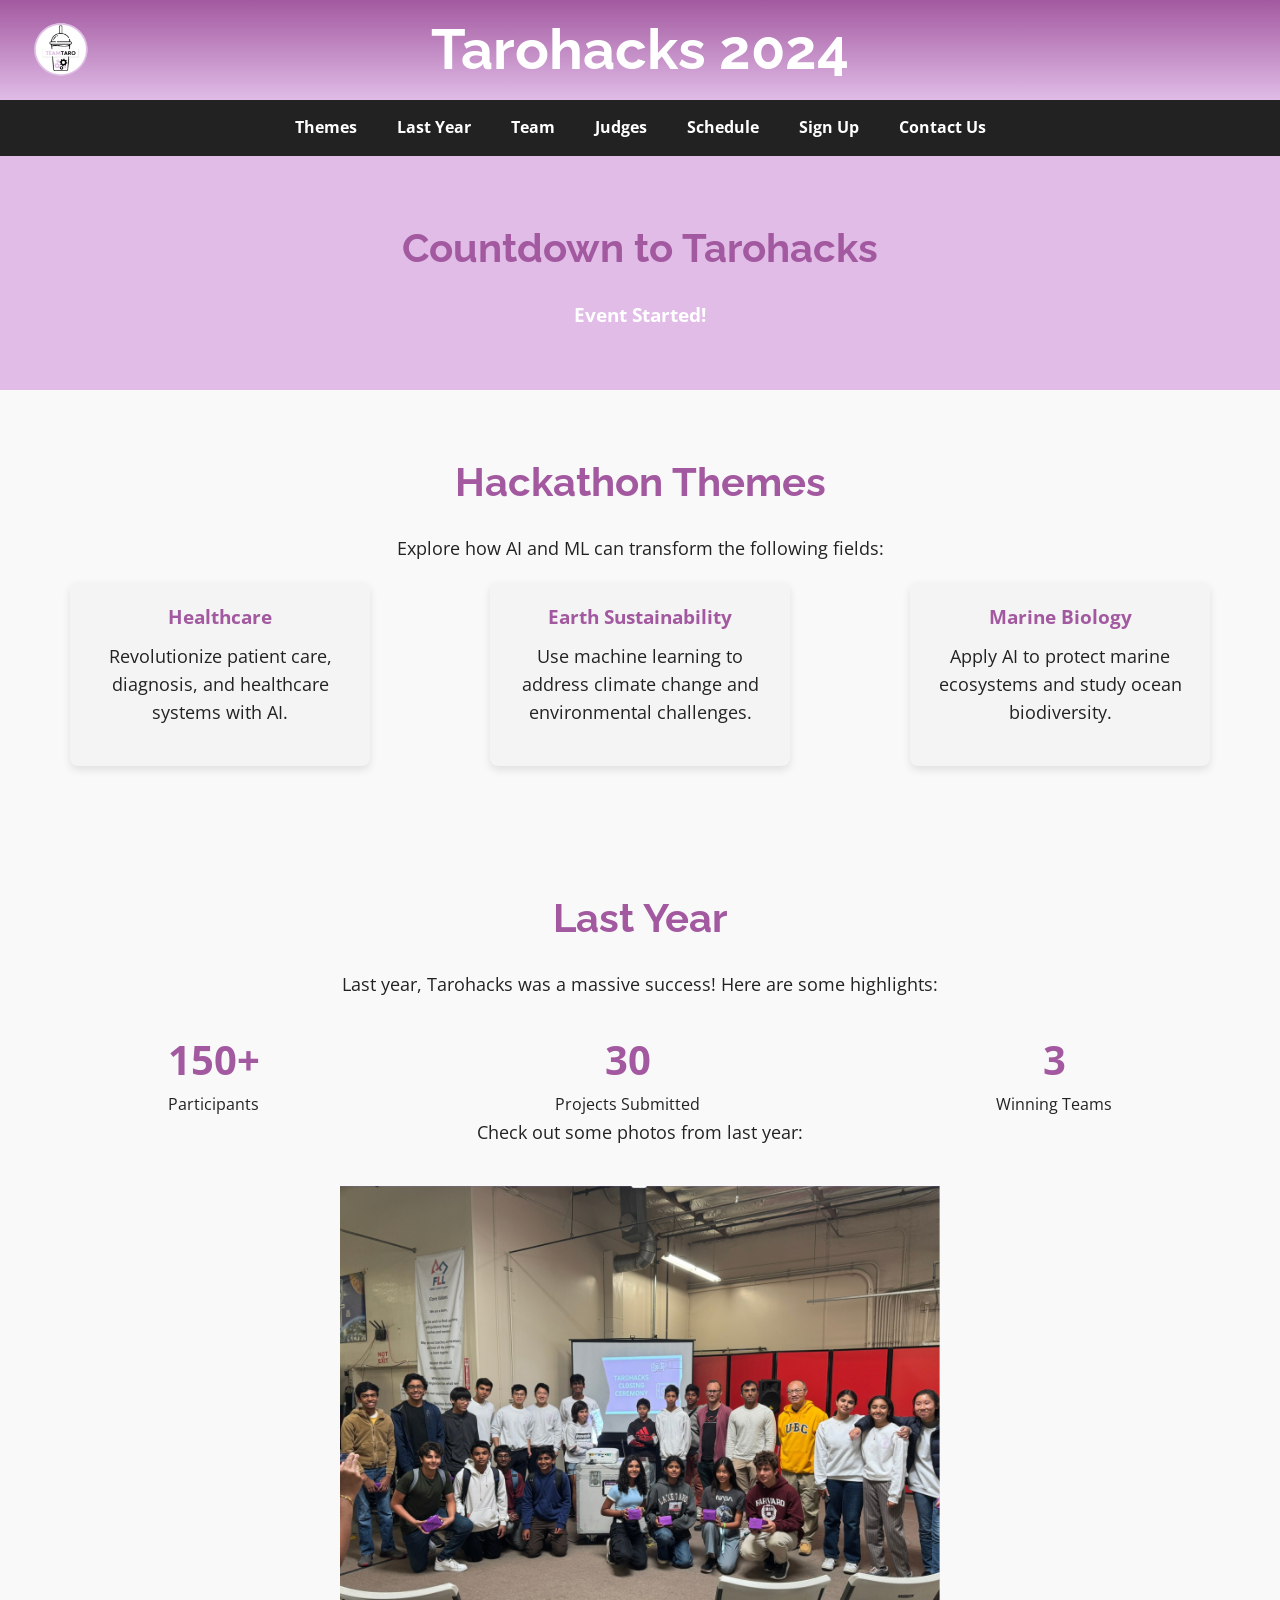
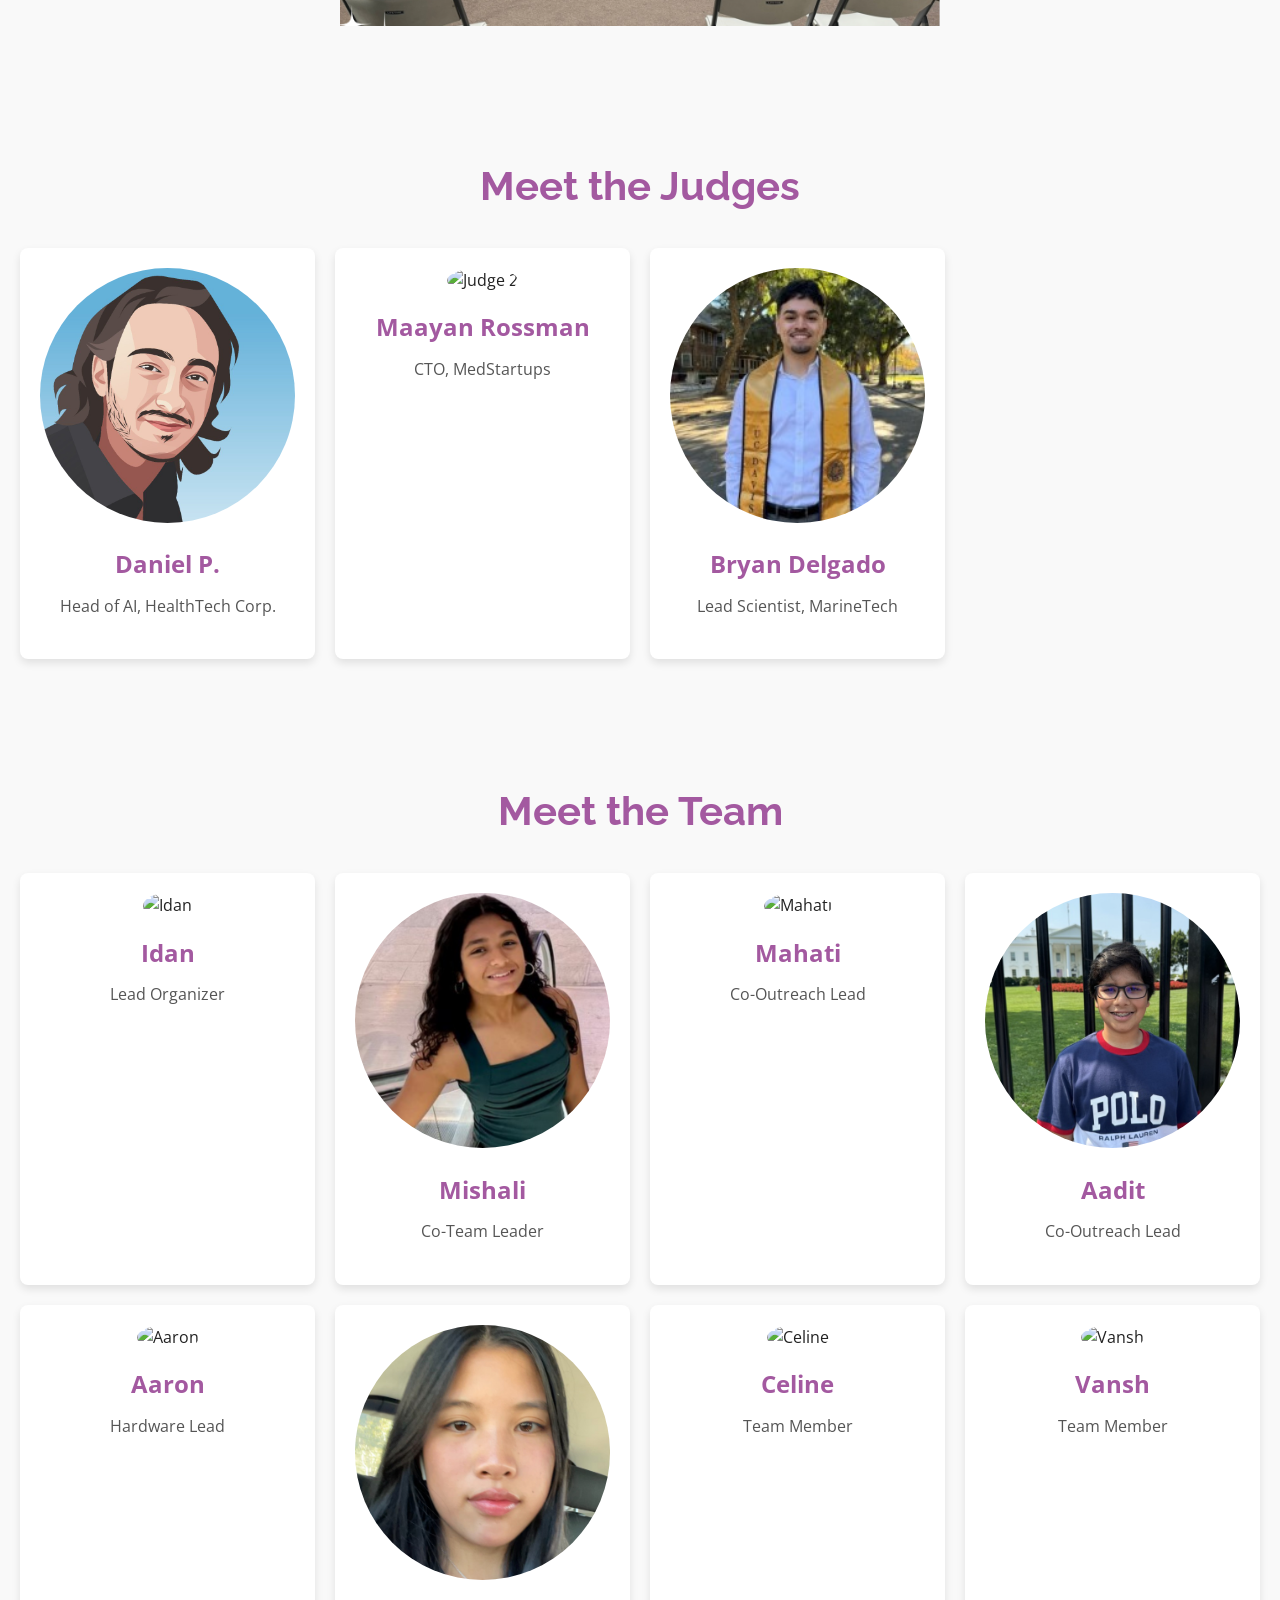
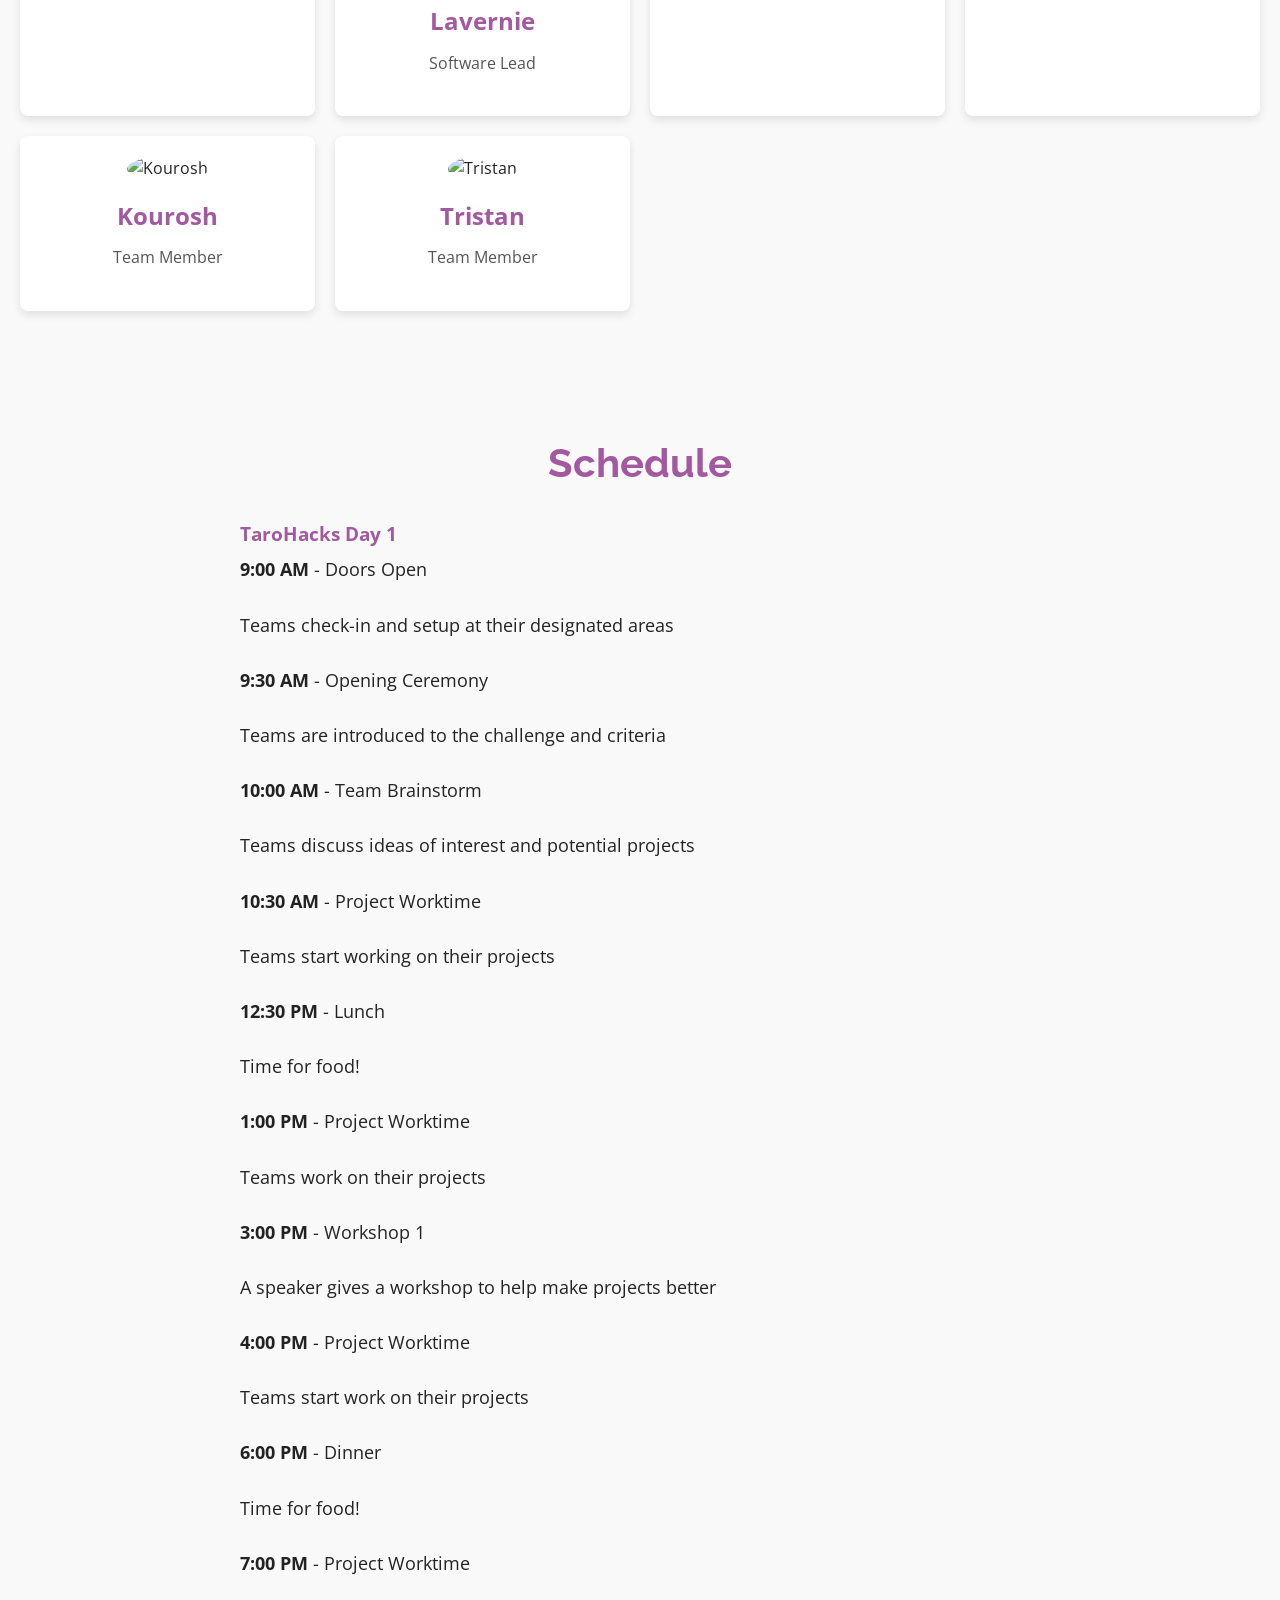
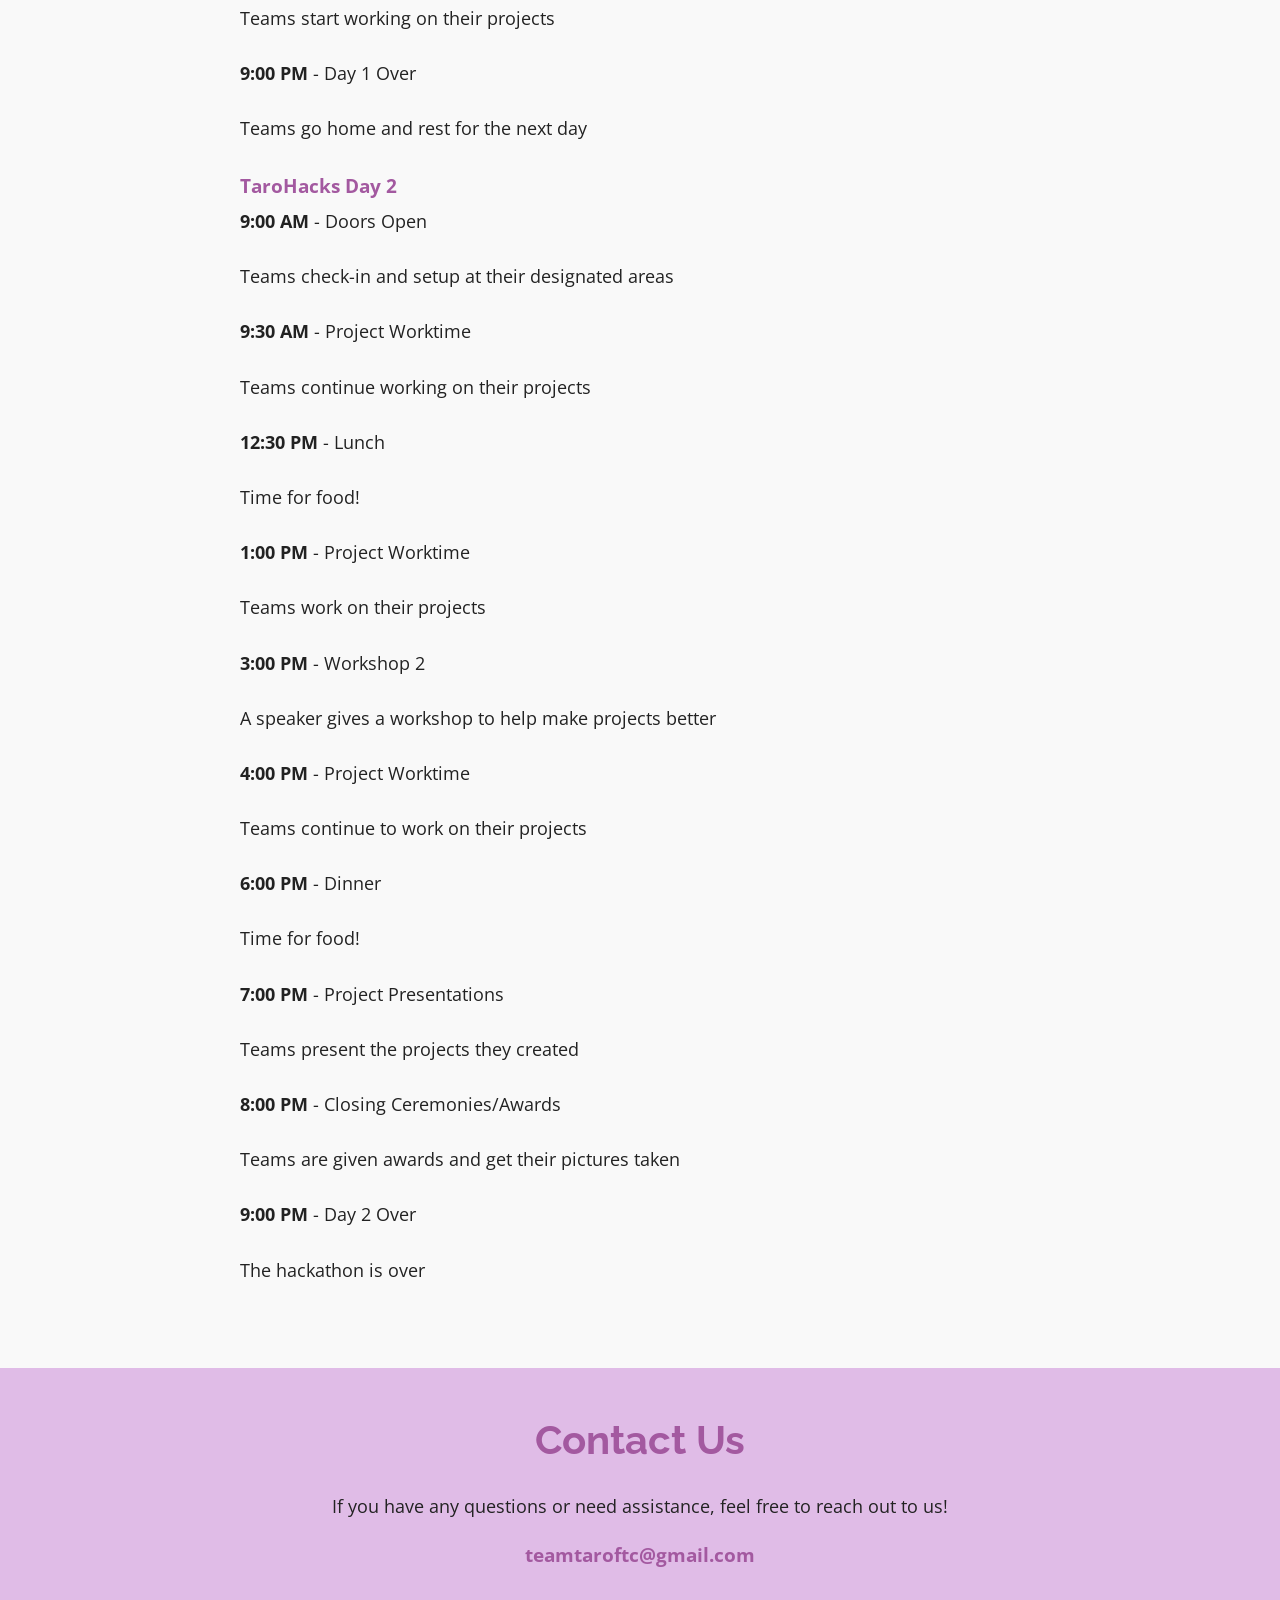
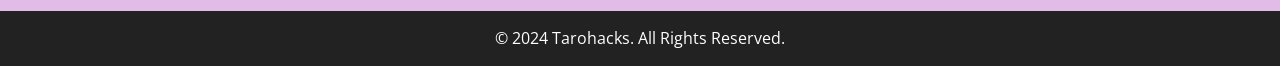
==== index.html @ a831b1b2 "changed index.html" ====
<!DOCTYPE html>
<html lang="en">
<head>
    <meta charset="UTF-8">
    <meta name="viewport" content="width=device-width, initial-scale=1.0">
    <title>Tarohacks 2024</title>
    <link href="https://fonts.googleapis.com/css2?family=Open+Sans:wght@400;600&family=Raleway:wght@700&display=swap" rel="stylesheet">
    <style>
        /* Reset and Global Styles */
        * {
            margin: 0;
            padding: 0;
            box-sizing: border-box;
        }
        body {
            font-family: 'Open Sans', sans-serif;
            background: #f9f9f9;
            color: #222222;
            line-height: 1.6;
        }

/* Header */
header {
    background: linear-gradient(180deg, #A359A0, #e0bce7);
    color: white;
    height: 100px;
    display: flex;
    justify-content: center;
    align-items: center; /* Centers content vertically */
    position: relative;
    text-align: center;
    padding: 0 20px; /* Remove vertical padding */
}
header img {
    position: absolute;
    left: 20px; /* Keeps the image on the left */
    width: 80px; /* Adjust size for better alignment */
    height: auto;
    top: 50%; /* Vertically centers the image */
    transform: translateY(-50%); /* Adjust for proper vertical centering */
}
header h1 {
    font-size: 3.5rem;
    font-family: 'Raleway', sans-serif;
    margin: 0; /* Remove margin to ensure alignment */
}

        /* Countdown Section */
        #countdown {
            background: linear-gradient(90deg, #e0bce7, #e0bce7);
            color: white;
            padding: 60px 20px;
            text-align: center;
        }
        #countdown h2 {
            font-size: 2.5rem;
            font-family: 'Raleway', sans-serif;
            margin-bottom: 20px;
        }
        .countdown-timer {
            display: flex;
            justify-content: center;
            gap: 30px;
        }
        .countdown-timer div {
            background: #fff;
            color: #A359A0;
            padding: 20px 30px;
            border-radius: 10px;
            box-shadow: 0 4px 8px rgba(0, 0, 0, 0.2);
            text-align: center;
            width: 120px;
        }
        .countdown-timer div span {
            display: block;
            font-size: 2.5rem;
            font-weight: bold;
        }
        .countdown-timer div small {
            display: block;
            margin-top: 5px;
            font-size: 1rem;
        }

        /* Navigation */
        nav {
            display: flex;
            justify-content: center;
            background-color: #222222;
            padding: 15px 0;
            position: sticky;
            top: 0;
            z-index: 10;
        }
        nav a {
            color: #FFFFFF;
            text-decoration: none;
            margin: 0 20px;
            font-weight: bold;
            font-size: 1rem;
            transition: color 0.3s ease;
        }
        nav a:hover {
            color: #A359A0;
        }

        /* Sections */
        section {
            padding: 60px 20px;
            text-align: center;
        }
        section h2 {
            font-size: 2.5rem;
            font-family: 'Raleway', sans-serif;
            color: #A359A0;
            margin-bottom: 20px;
        }
        section p {
            font-size: 1.1rem;
            margin-bottom: 20px;
        }

        /* Themes */
        .themes {
            display: flex;
            justify-content: space-around;
            flex-wrap: wrap;
            gap: 20px;
        }
        .theme {
            background: #f4f4f4;
            padding: 20px;
            border-radius: 8px;
            width: 300px;
            box-shadow: 0 4px 8px rgba(0, 0, 0, 0.1);
        }
        .theme h3 {
            color: #A359A0;
            margin-bottom: 10px;
        }

        /* Statistics */
        .statistics {
            display: flex;
            justify-content: space-around;
            margin-top: 30px;
        }
        .stat {
            text-align: center;
        }
        .stat span {
            display: block;
            font-size: 2.5rem;
            font-weight: bold;
            color: #A359A0;
        }

        /* Judges and Team */
        .card-container {
            display: grid;
            grid-template-columns: repeat(auto-fill, minmax(250px, 1fr));
            gap: 20px;
            margin-top: 30px;
        }
        .card {
            background: #FFFFFF;
            padding: 20px;
            border-radius: 8px;
            box-shadow: 0 4px 8px rgba(0, 0, 0, 0.1);
        }
        .card img {
            width: 100%;
            height: auto;
            border-radius: 50%;
            margin-bottom: 15px;
        }
        .card h3 {
            font-size: 1.5rem;
            color: #A359A0;
            margin-bottom: 10px;
        }
        .card p {
            color: #555;
            font-size: 1rem;
        }

        

        /* Schedule */
        .schedule {
            text-align: left;
            margin: 0 auto;
            max-width: 800px;
            line-height: 2;
        }
        .schedule h3 {
            margin-top: 20px;
            color: #A359A0;
        }

        /* Sponsors */
        .sponsors {
            display: flex;
            justify-content: center;
            gap: 20px;
            margin-top: 20px;
            flex-wrap: wrap;
        }
        .sponsor-logo {
            width: 150px;
            height: auto;
        }

        /* Contact Us */
        #contact {
            padding: 40px 20px;
            background: #e0bce7;
            color: #222;
            text-align: center;
        }
        #contact h2 {
            margin-bottom: 20px;
        }
        #contact a {
            color: #A359A0;
            text-decoration: none;
            font-size: 1.2rem;
            font-weight: bold;
        }
        #contact a:hover {
            text-decoration: underline;
        }

        /* Call-to-Action Button */
        .cta-button {
            padding: 15px 40px;
            background-color: #A359A0;
            color: #FFFFFF;
            font-size: 1.2rem;
            text-decoration: none;
            border-radius: 5px;
            margin-top: 20px;
            display: inline-block;
            transition: background-color 0.3s ease;
        }
        .cta-button:hover {
            background-color: #e0bce7;
        }

        /* Footer */
        footer {
            background: #222222;
            color: #FFFFFF;
            padding: 15px 0;
            text-align: center;
            font-size: 1rem;
        }
    </style>
</head>
<body>

<header>
    <img src="images/logo.png" alt="Tarohacks Logo">
    <h1>Tarohacks 2024</h1>
</header>



<nav>
    <a href="#themes">Themes</a>
    <a href="#last-year">Last Year</a>
    <a href="#team">Team</a>
    <a href="#judges">Judges</a>
    <a href="#schedule">Schedule</a>
    <a href="#signup">Sign Up</a>
    <a href="#contact">Contact Us</a>
</nav>

<section id="countdown">
    <h2>Countdown to Tarohacks</h2>
    <div class="countdown-timer" id="countdown-timer">
        <div>
            <span id="days">0</span>
            <small>Days</small>
        </div>
        <div>
            <span id="hours">0</span>
            <small>Hours</small>
        </div>
        <div>
            <span id="minutes">0</span>
            <small>Minutes</small>
        </div>
        <div>
            <span id="seconds">0</span>
            <small>Seconds</small>
        </div>
    </div>
</section>

<section id="themes">
    <h2>Hackathon Themes</h2>
    <p>Explore how AI and ML can transform the following fields:</p>
    <div class="themes">
        <div class="theme">
            <h3>Healthcare</h3>
            <p>Revolutionize patient care, diagnosis, and healthcare systems with AI.</p>
        </div>
        <div class="theme">
            <h3>Earth Sustainability</h3>
            <p>Use machine learning to address climate change and environmental challenges.</p>
        </div>
        <div class="theme">
            <h3>Marine Biology</h3>
            <p>Apply AI to protect marine ecosystems and study ocean biodiversity.</p>
        </div>
    </div>
</section>

<section id="last-year">
    <h2>Last Year</h2>
    <p>Last year, Tarohacks was a massive success! Here are some highlights:</p>
    <div class="statistics">
        <div class="stat">
            <span>150+</span>
            Participants
        </div>
        <div class="stat">
            <span>30</span>
            Projects Submitted
        </div>
        <div class="stat">
            <span>3</span>
            Winning Teams
        </div>
    </div>
    <p>Check out some photos from last year:</p>
    <img src="last_year_photo.png" alt="Last Year Hackathon" style="width: 100%; max-width: 600px; margin-top: 20px;">
</section>

<section id="judges">
    <h2>Meet the Judges</h2>
    <div class="card-container">
        <div class="card">
            <img src="judge_1.png" alt="Judge 1">
            <h3>Daniel P.</h3>
            <p>Head of AI, HealthTech Corp.</p>
        </div>
        <div class="card">
            <img src="judge_2.jpg" alt="Judge 2">
            <h3>Maayan Rossman</h3>
            <p>CTO, MedStartups</p>
        </div>
        <div class="card">
            <img src="judge_3.png" alt="Judge 3">
            <h3>Bryan Delgado</h3>
            <p>Lead Scientist, MarineTech</p>
        </div>
    </div>
</section>

<section id="team">
    <h2>Meet the Team</h2>
    <div class="card-container">
        <div class="card">
            <img src="idan_pfp.png" alt="Idan">
            <h3>Idan</h3>
            <p>Lead Organizer</p>
        </div>
        <div class="card">
            <img src="mishali_pfp.png" alt="Mishali">
            <h3>Mishali</h3>
            <p>Co-Team Leader</p>
        </div>
        <div class="card">
            <img src="mahati_pfp.png" alt="Mahati">
            <h3>Mahati</h3>
            <p>Co-Outreach Lead</p>
        </div>
        <div class="card">
            <img src="aadit_pfp.png" alt="Aadit">
            <h3>Aadit</h3>
            <p>Co-Outreach Lead</p>
        </div>
        <div class="card">
            <img src="aaron_pfp.png" alt="Aaron">
            <h3>Aaron</h3>
            <p>Hardware Lead</p>
        </div>
        <div class="card">
            <img src="lavernie_pfp.png" alt="Lavernie">
            <h3>Lavernie</h3>
            <p>Software Lead</p>
        </div>
        <div class="card">
            <img src="celine_pfp.png" alt="Celine">
            <h3>Celine</h3>
            <p>Team Member</p>
        </div>
        <div class="card">
            <img src="vansh_pfp.png" alt="Vansh">
            <h3>Vansh</h3>
            <p>Team Member</p>
        </div>
        <div class="card">
            <img src="kourosh_pfp.png" alt="Kourosh">
            <h3>Kourosh</h3>
            <p>Team Member</p>
        </div>
        <div class="card">
            <img src="tristian_pfp.png" alt="Tristan">
            <h3>Tristan</h3>
            <p>Team Member</p>
        </div>
    </div>
</section>

<section id="schedule">
    <h2>Schedule</h2>
    <div class="schedule">
        <h3>TaroHacks Day 1</h3>
        <p><strong>9:00 AM</strong> - Doors Open</p>
        <p>Teams check-in and setup at their designated areas</p>
        <p><strong>9:30 AM</strong> - Opening Ceremony</p>
        <p>Teams are introduced to the challenge and criteria</p>
        <p><strong>10:00 AM</strong> - Team Brainstorm</p>
        <p>Teams discuss ideas of interest and potential projects</p>
        <p><strong>10:30 AM</strong> - Project Worktime</p>
        <p>Teams start working on their projects</p>
        <p><strong>12:30 PM</strong> - Lunch</p>
        <p>Time for food!</p>
        <p><strong>1:00 PM</strong> - Project Worktime</p>
        <p>Teams work on their projects</p>
        <p><strong>3:00 PM</strong> - Workshop 1</p>
        <p>A speaker gives a workshop to help make projects better</p>
        <p><strong>4:00 PM</strong> - Project Worktime</p>
        <p>Teams start work on their projects</p>
        <p><strong>6:00 PM</strong> - Dinner</p>
        <p>Time for food!</p>
        <p><strong>7:00 PM</strong> - Project Worktime</p>
        <p>Teams start working on their projects</p>
        <p><strong>9:00 PM</strong> - Day 1 Over</p>
        <p>Teams go home and rest for the next day</p>

        <h3>TaroHacks Day 2</h3>
        <p><strong>9:00 AM</strong> - Doors Open</p>
        <p>Teams check-in and setup at their designated areas</p>
        <p><strong>9:30 AM</strong> - Project Worktime</p>
        <p>Teams continue working on their projects</p>
        <p><strong>12:30 PM</strong> - Lunch</p>
        <p>Time for food!</p>
        <p><strong>1:00 PM</strong> - Project Worktime</p>
        <p>Teams work on their projects</p>
        <p><strong>3:00 PM</strong> - Workshop 2</p>
        <p>A speaker gives a workshop to help make projects better</p>
        <p><strong>4:00 PM</strong> - Project Worktime</p>
        <p>Teams continue to work on their projects</p>
        <p><strong>6:00 PM</strong> - Dinner</p>
        <p>Time for food!</p>
        <p><strong>7:00 PM</strong> - Project Presentations</p>
        <p>Teams present the projects they created</p>
        <p><strong>8:00 PM</strong> - Closing Ceremonies/Awards</p>
        <p>Teams are given awards and get their pictures taken</p>
        <p><strong>9:00 PM</strong> - Day 2 Over</p>
        <p>The hackathon is over</p>
    </div>
</section>

<section id="contact">
    <h2>Contact Us</h2>
    <p>If you have any questions or need assistance, feel free to reach out to us!</p>
    <a href="mailto:teamtaroftc@gmail.com">teamtaroftc@gmail.com</a>
</section>

<footer>
    <p>&copy; 2024 Tarohacks. All Rights Reserved.</p>
</footer>

<script>
    // Countdown Logic
    function updateCountdown() {
        const eventDate = new Date("January 4, 2025 09:00:00").getTime();
        const now = new Date().getTime();
        const timeLeft = eventDate - now;

        const days = Math.floor(timeLeft / (1000 * 60 * 60 * 24));
        const hours = Math.floor((timeLeft % (1000 * 60 * 60 * 24)) / (1000 * 60 * 60));
        const minutes = Math.floor((timeLeft % (1000 * 60 * 60)) / (1000 * 60));
        const seconds = Math.floor((timeLeft % (1000 * 60)) / 1000);

        document.getElementById("days").innerText = days;
        document.getElementById("hours").innerText = hours;
        document.getElementById("minutes").innerText = minutes;
        document.getElementById("seconds").innerText = seconds;

        if (timeLeft < 0) {
            document.getElementById("countdown-timer").innerHTML = "<h3>Event Started!</h3>";
        }
    }

    setInterval(updateCountdown, 1000);
</script>

</body>
</html>
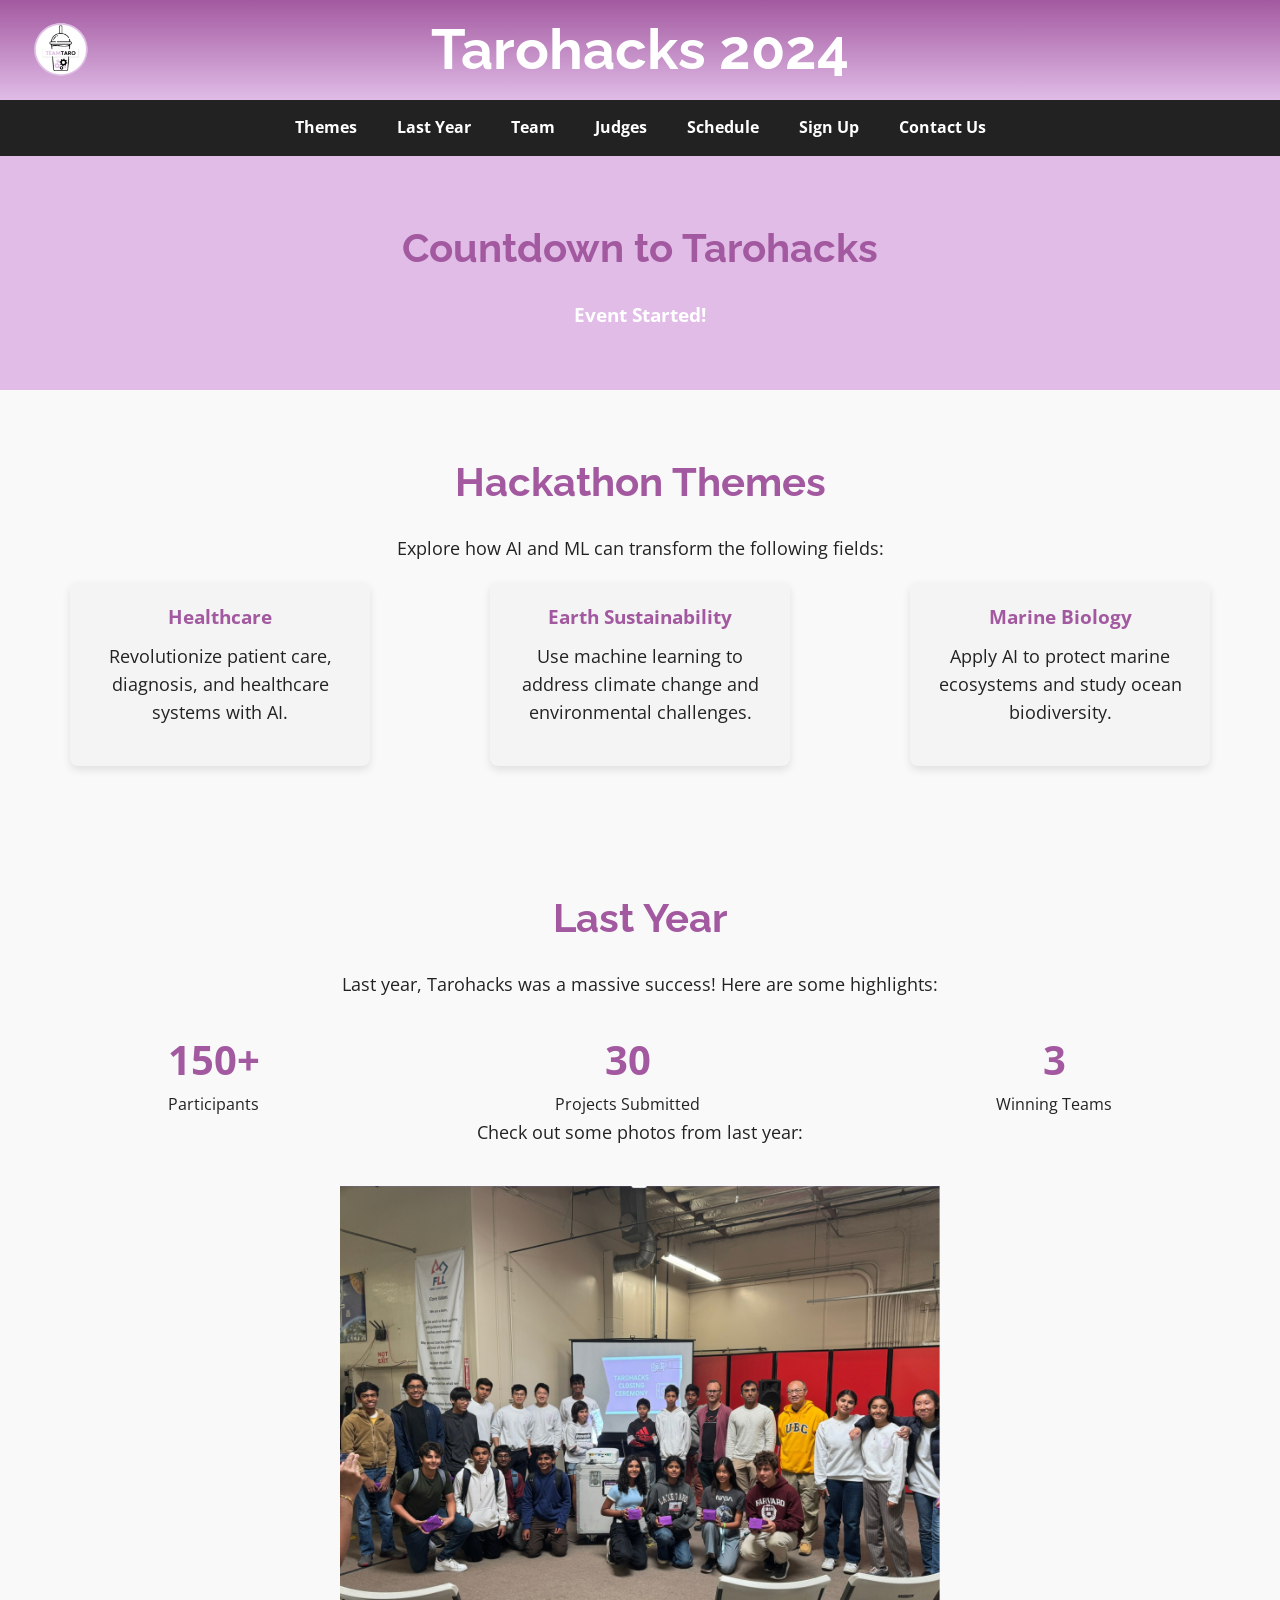
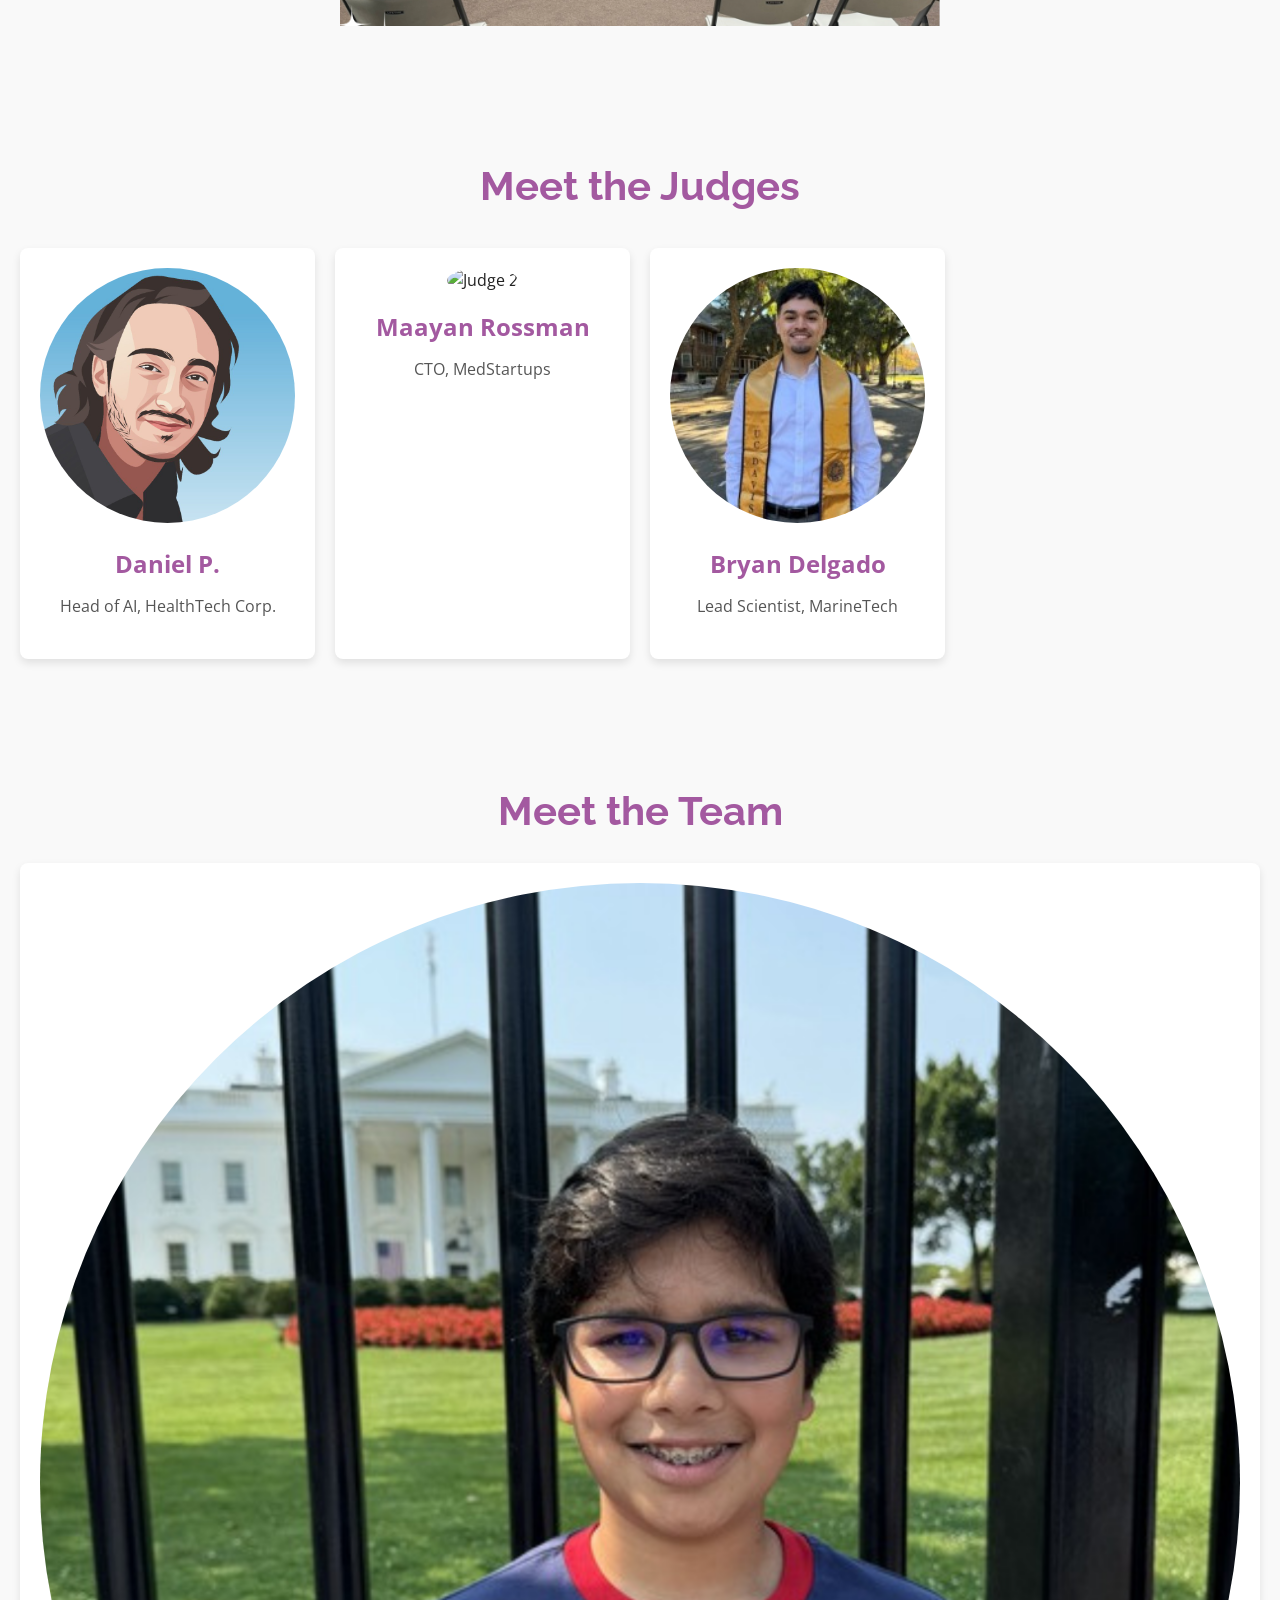
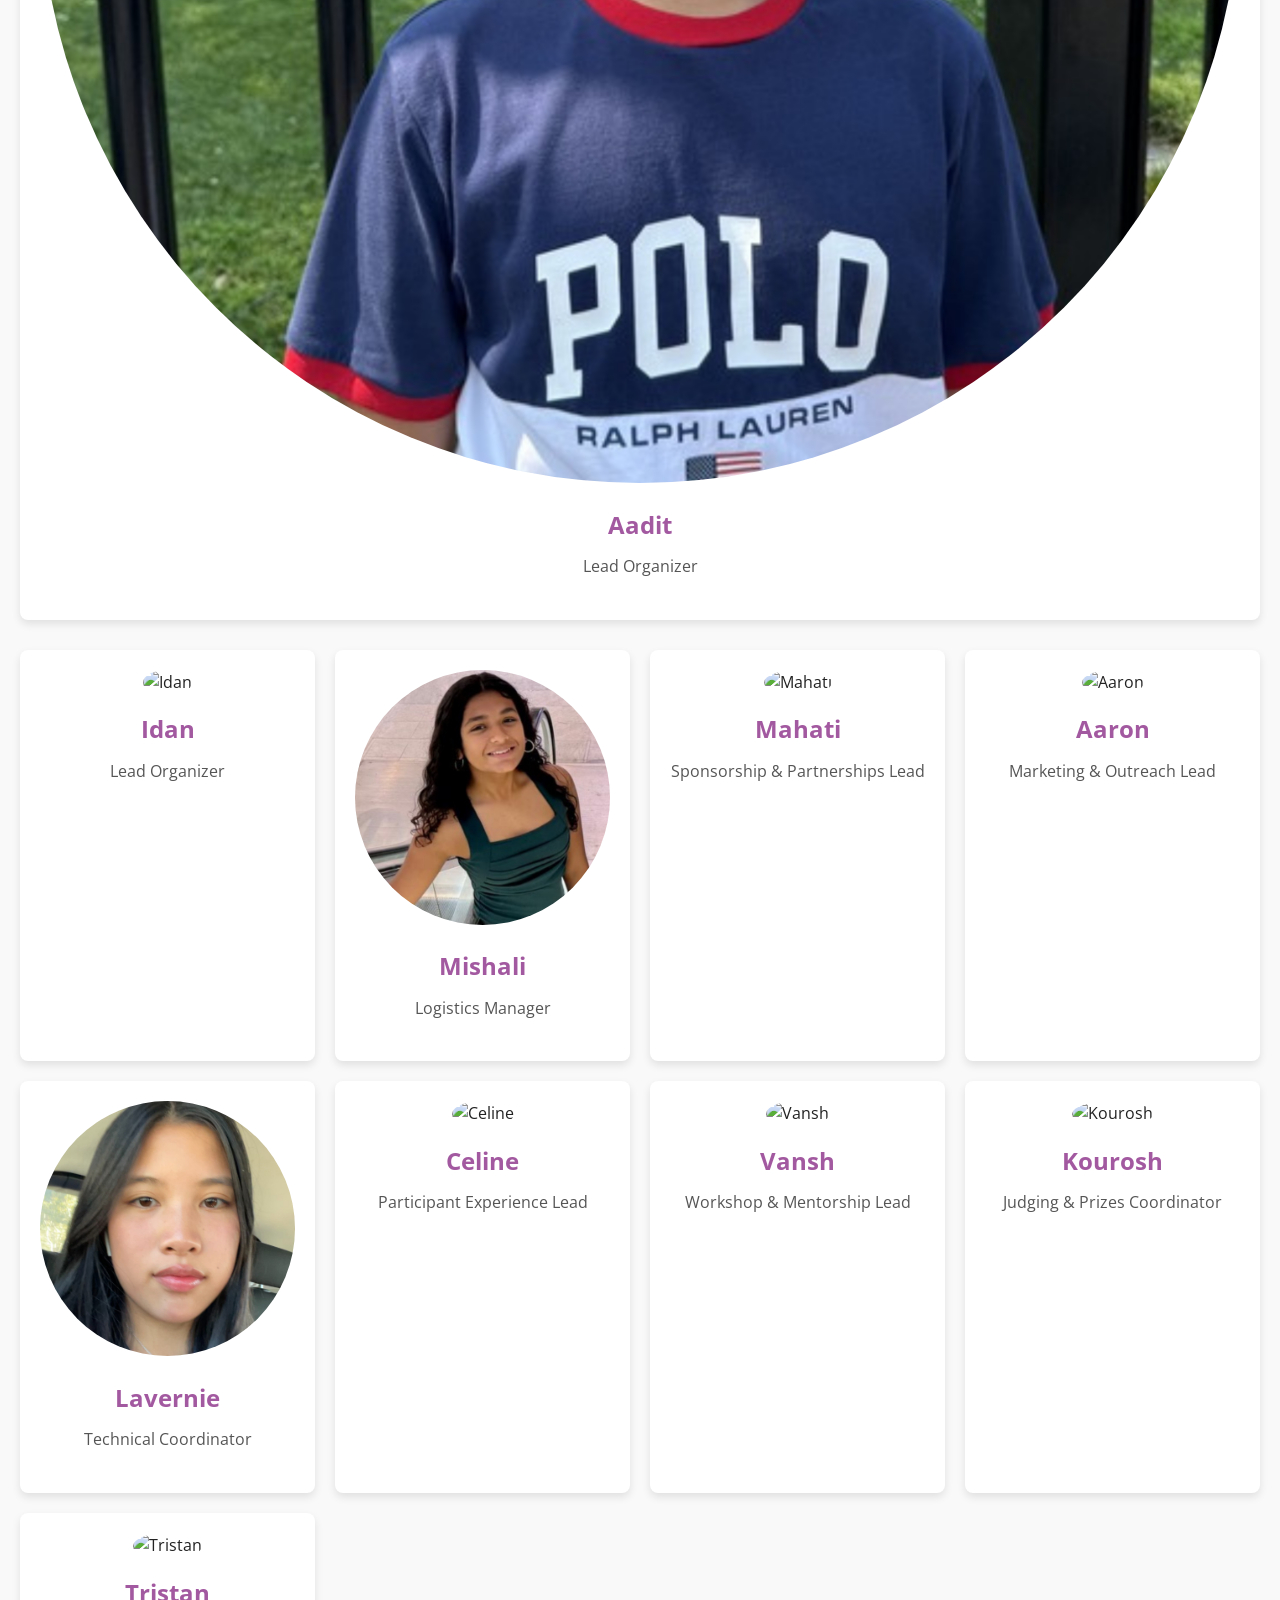
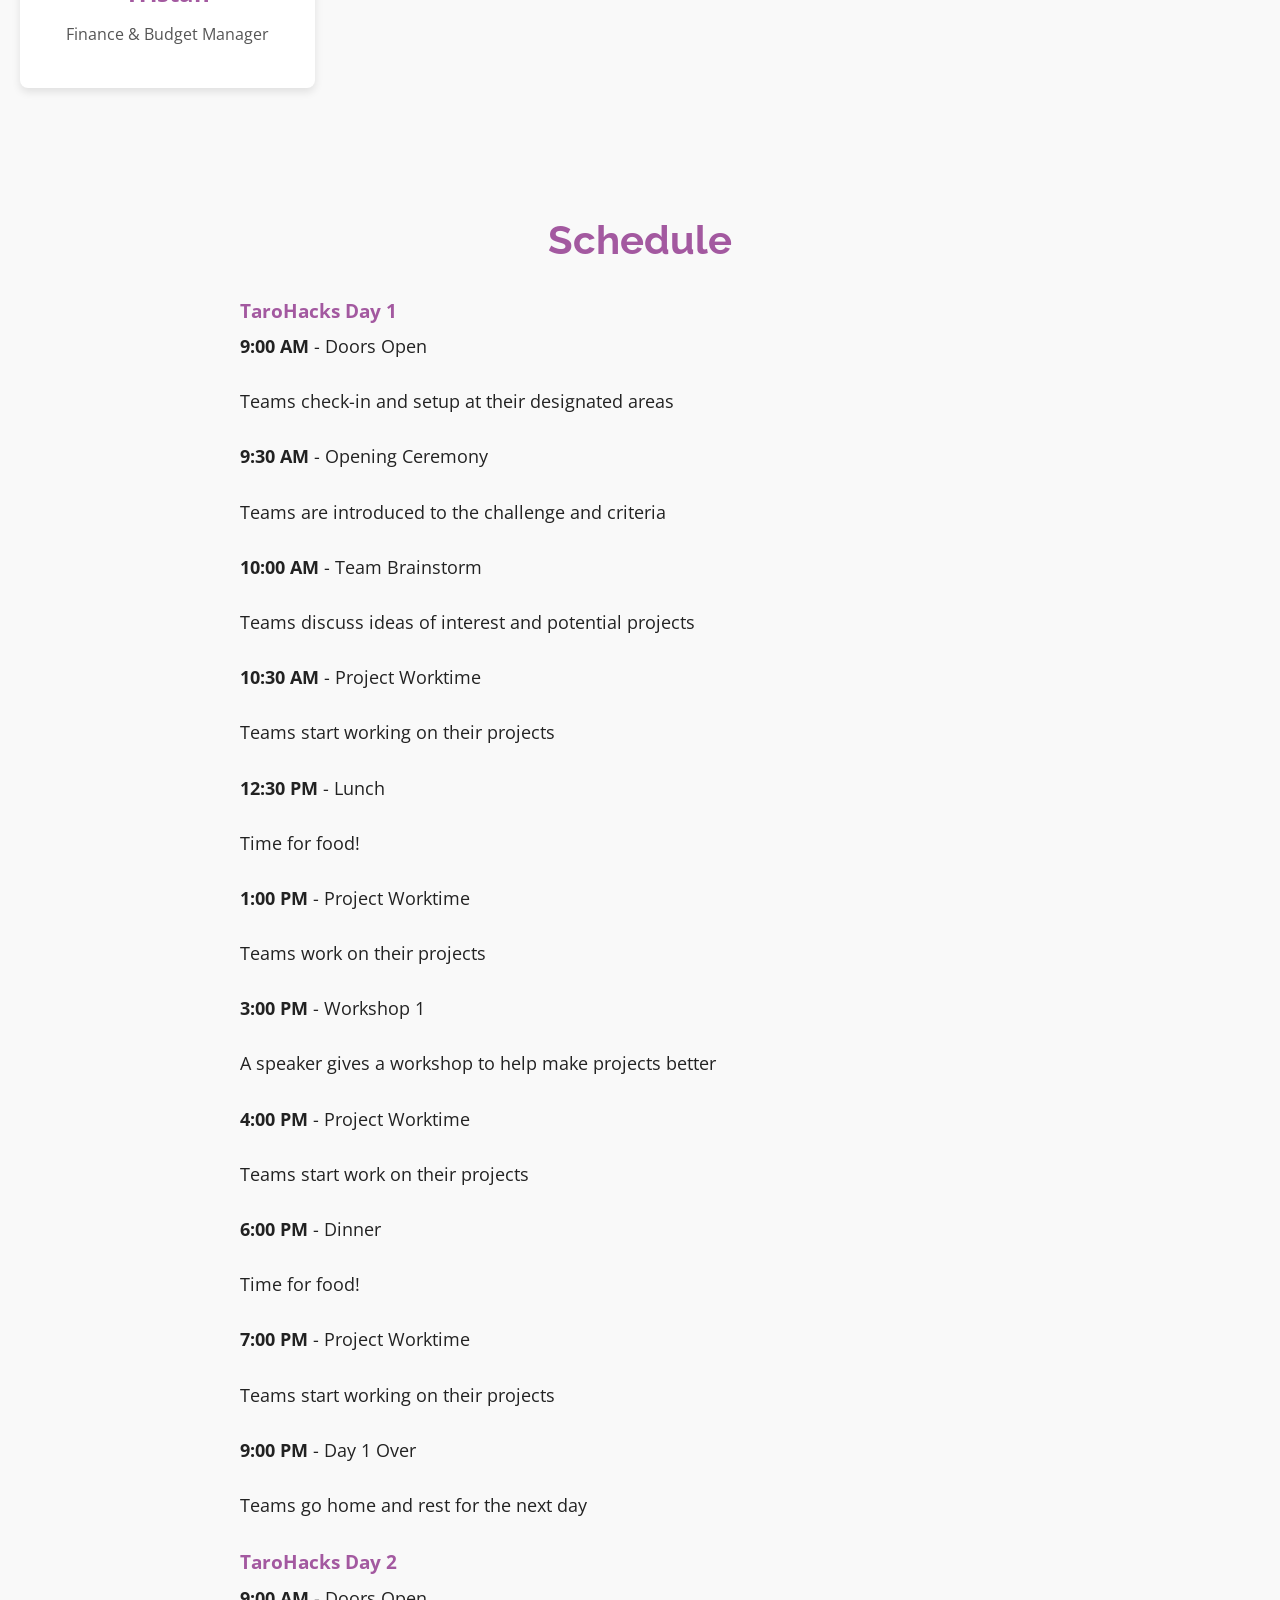
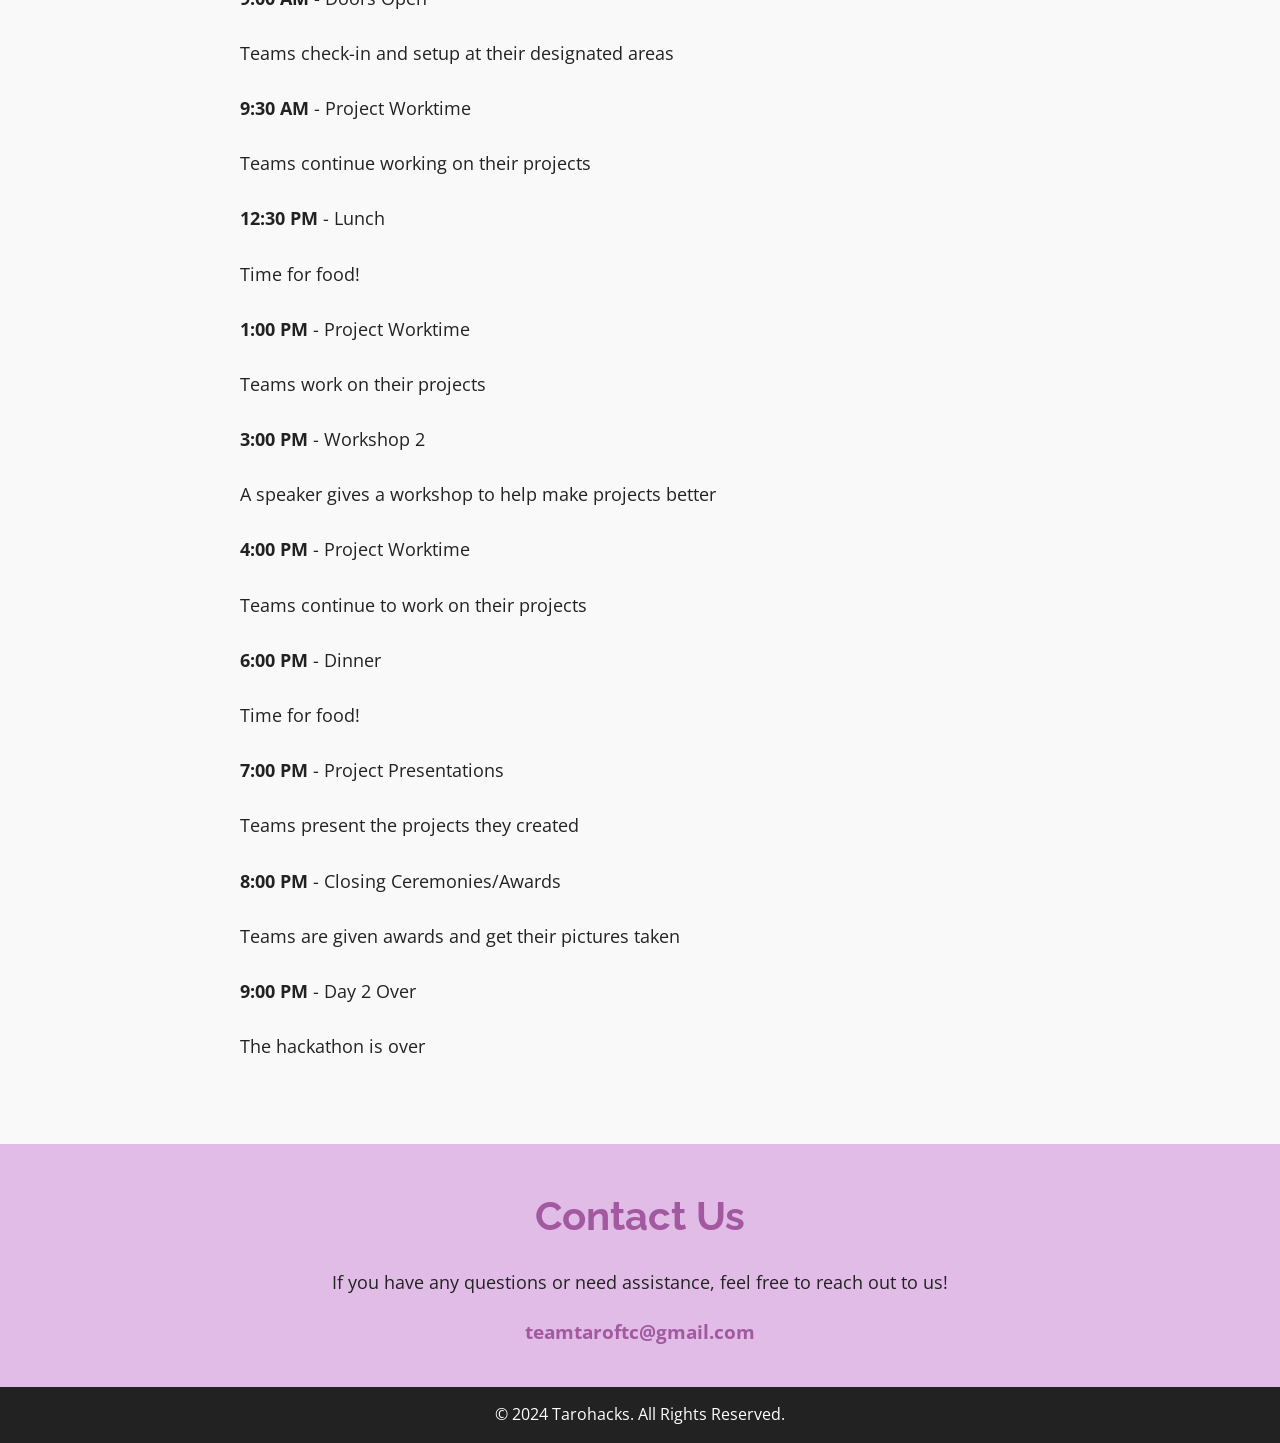
==== commit 706158ac: "Update index.html" ====
--- a/index.html
+++ b/index.html
@@ -361,6 +361,11 @@
 
 <section id="team">
     <h2>Meet the Team</h2>
+    <div class="card">
+        <img src="aadit_pfp.png" alt="Aadit">
+        <h3>Aadit</h3>
+        <p>Lead Organizer</p>
+    </div>
     <div class="card-container">
         <div class="card">
             <img src="idan_pfp.png" alt="Idan">
@@ -370,47 +375,42 @@
         <div class="card">
             <img src="mishali_pfp.png" alt="Mishali">
             <h3>Mishali</h3>
-            <p>Co-Team Leader</p>
+            <p>Logistics Manager</p>
         </div>
         <div class="card">
             <img src="mahati_pfp.png" alt="Mahati">
             <h3>Mahati</h3>
-            <p>Co-Outreach Lead</p>
-        </div>
-        <div class="card">
-            <img src="aadit_pfp.png" alt="Aadit">
-            <h3>Aadit</h3>
-            <p>Co-Outreach Lead</p>
+            <p>Sponsorship & Partnerships Lead</p>
         </div>
         <div class="card">
             <img src="aaron_pfp.png" alt="Aaron">
             <h3>Aaron</h3>
-            <p>Hardware Lead</p>
+            <p>Marketing & Outreach Lead</p>
         </div>
         <div class="card">
             <img src="lavernie_pfp.png" alt="Lavernie">
             <h3>Lavernie</h3>
-            <p>Software Lead</p>
+            <p>Technical Coordinator</p>
         </div>
         <div class="card">
             <img src="celine_pfp.png" alt="Celine">
             <h3>Celine</h3>
-            <p>Team Member</p>
+            <p>Participant Experience Lead</p>
         </div>
         <div class="card">
             <img src="vansh_pfp.png" alt="Vansh">
             <h3>Vansh</h3>
-            <p>Team Member</p>
+            <p>Workshop & Mentorship Lead</p>
         </div>
         <div class="card">
             <img src="kourosh_pfp.png" alt="Kourosh">
             <h3>Kourosh</h3>
-            <p>Team Member</p>
+            <p>Judging & Prizes Coordinator</p>
         </div>
         <div class="card">
             <img src="tristian_pfp.png" alt="Tristan">
             <h3>Tristan</h3>
-            <p>Team Member</p>
+            <p>Finance & Budget Manager</p>
         </div>
     </div>
 </section>
@@ -502,4 +502,4 @@
 </script>
 
 </body>
-</html>+</html>
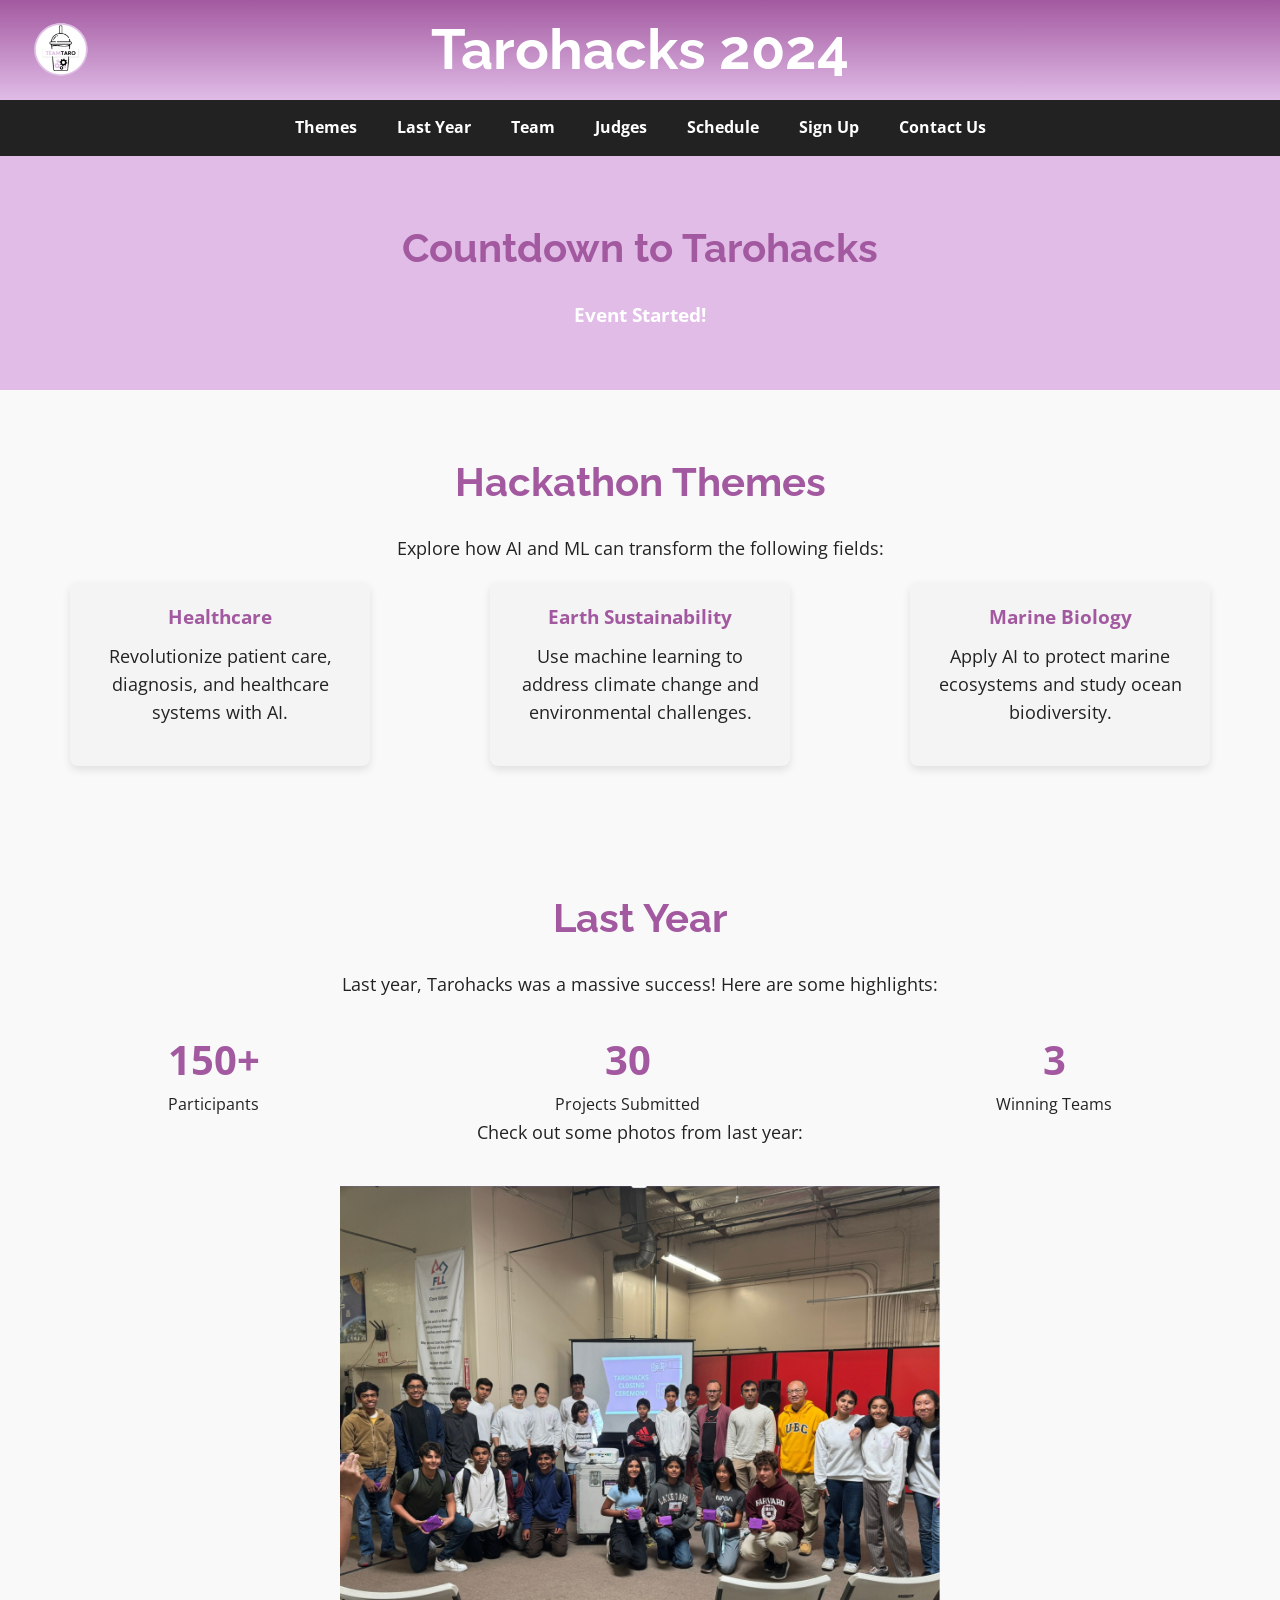
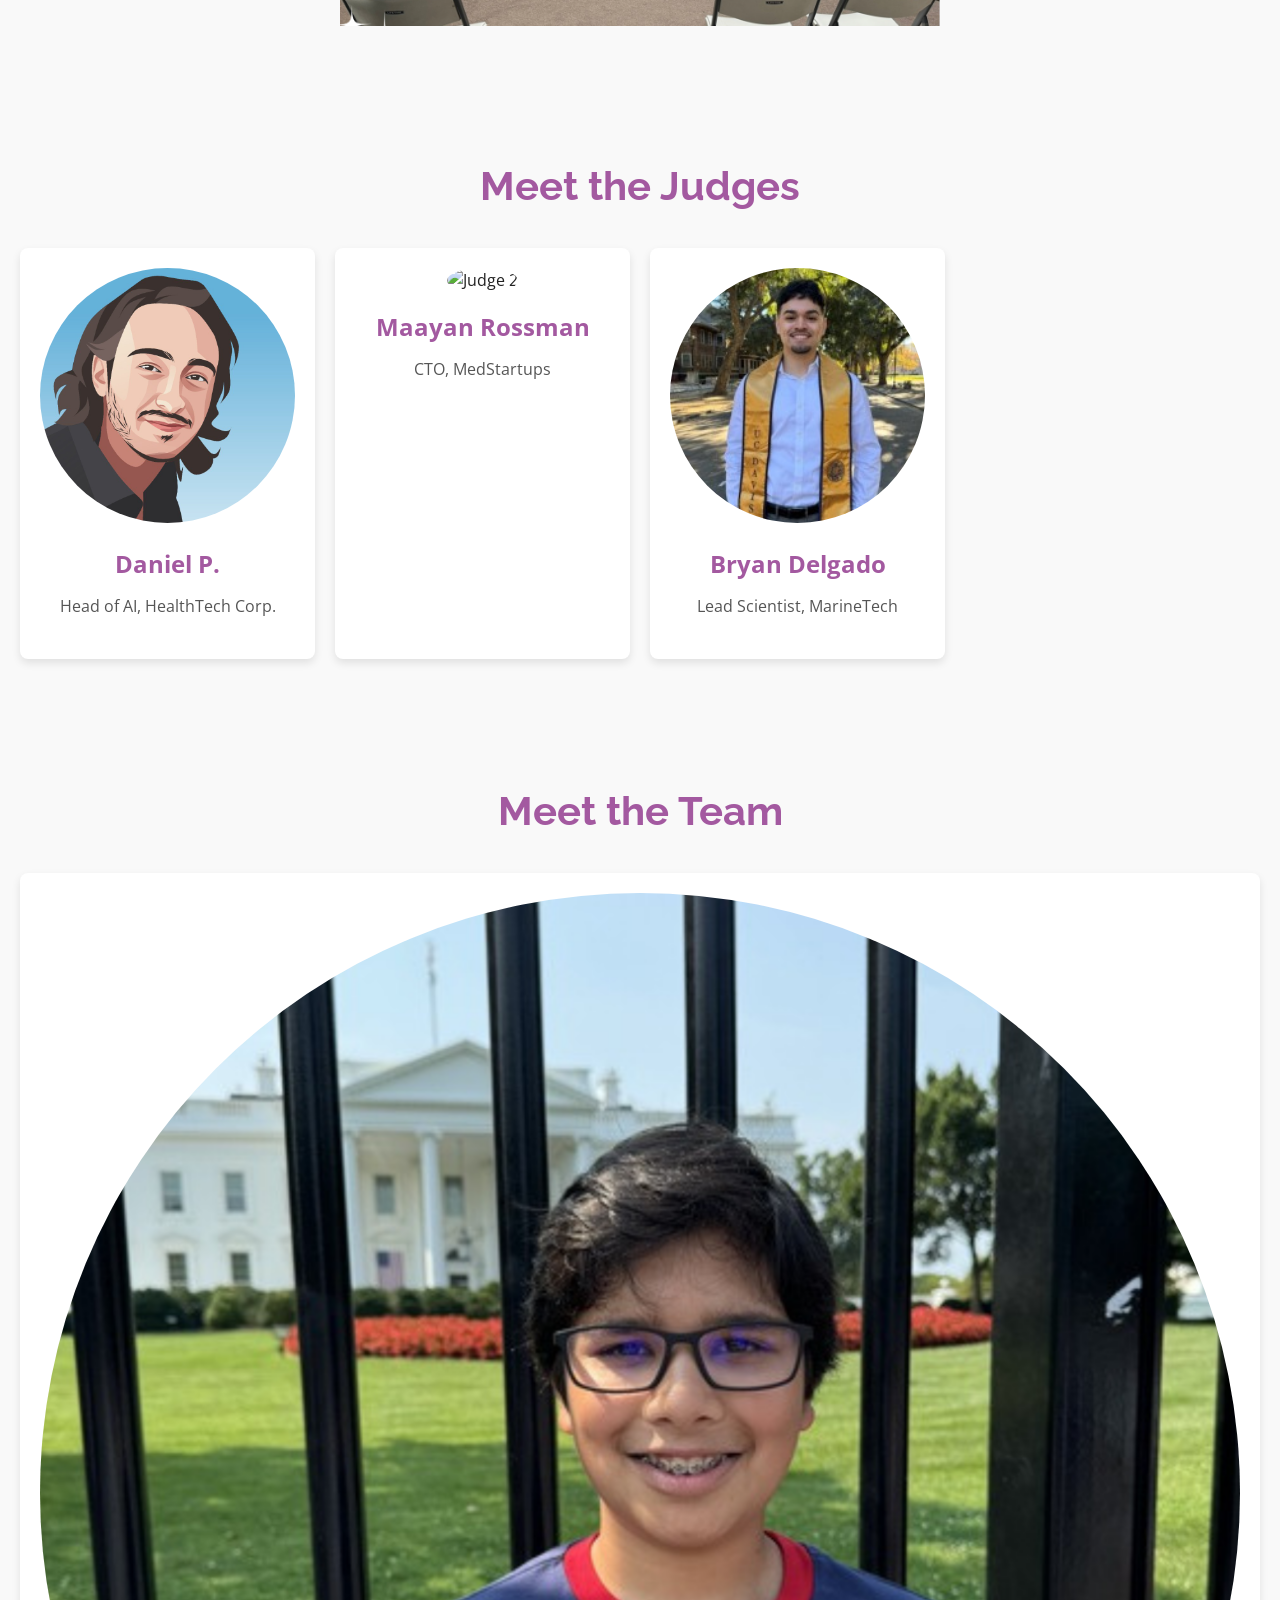
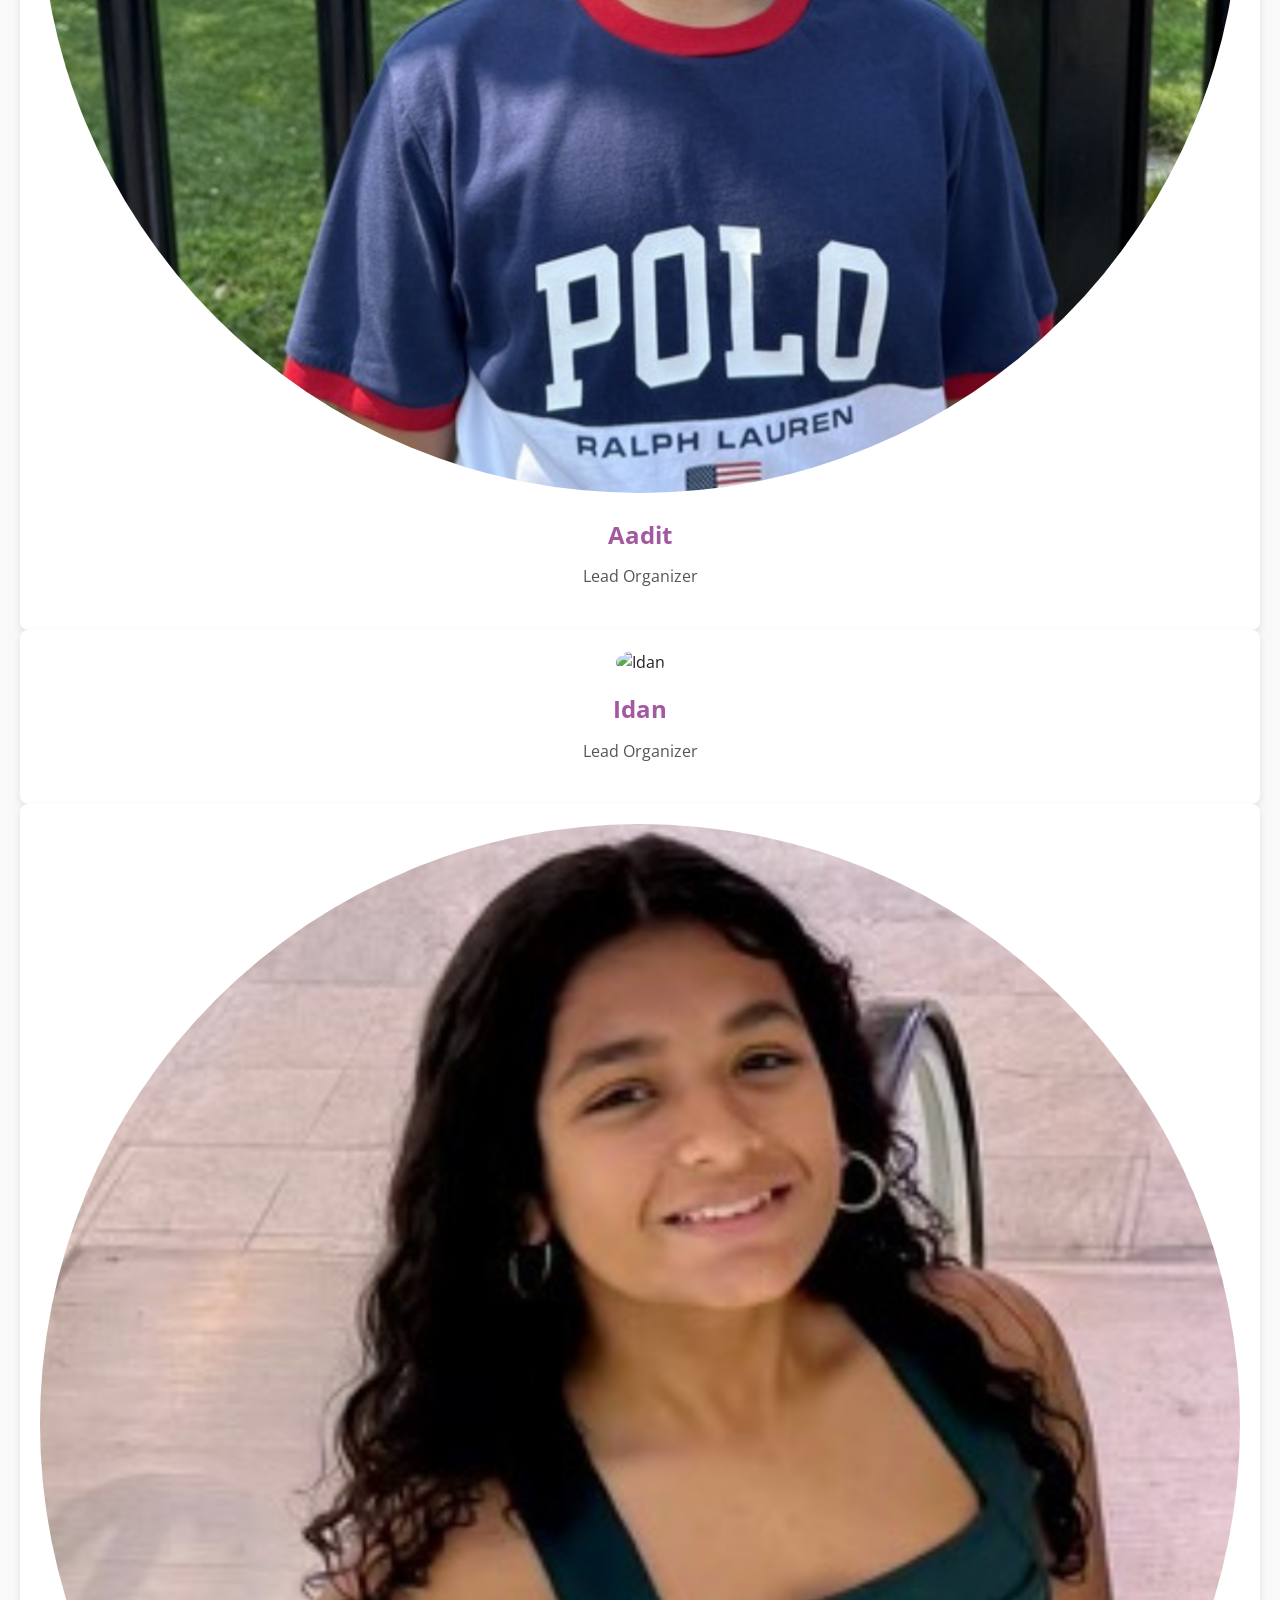
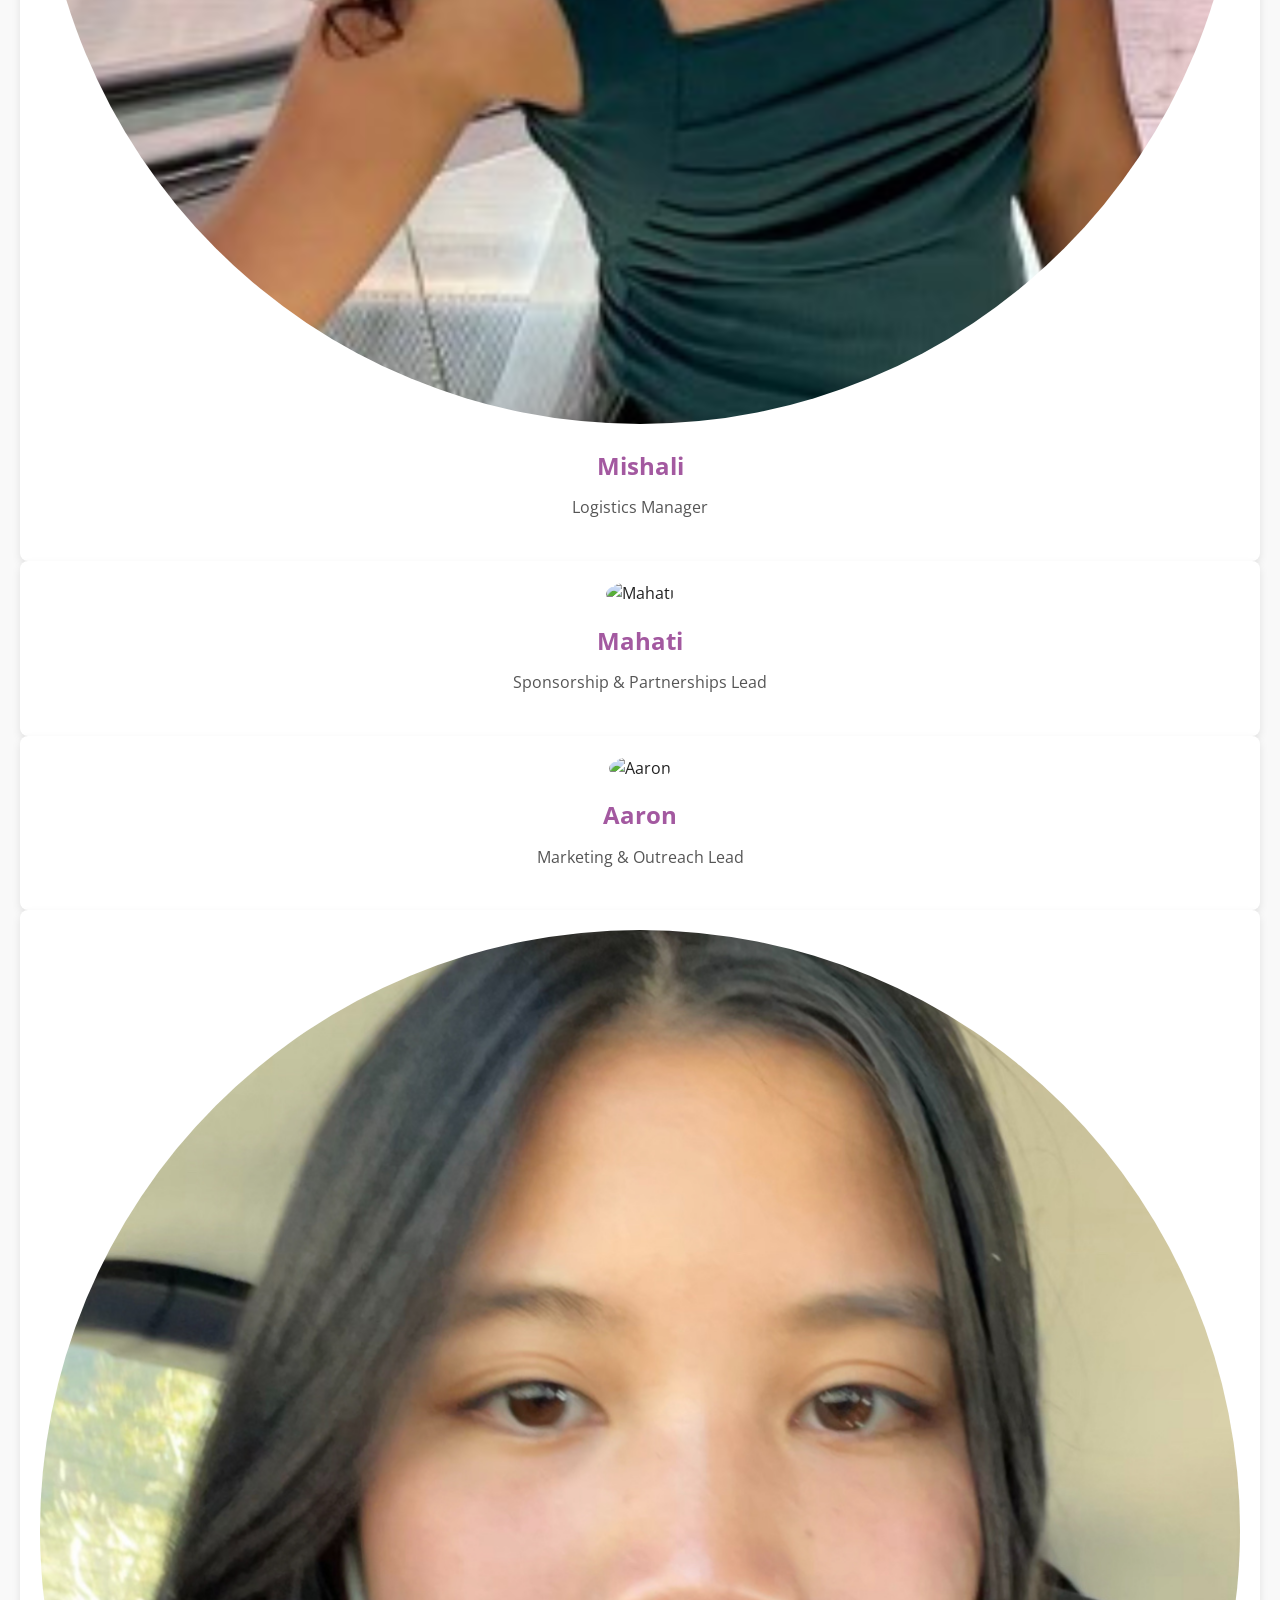
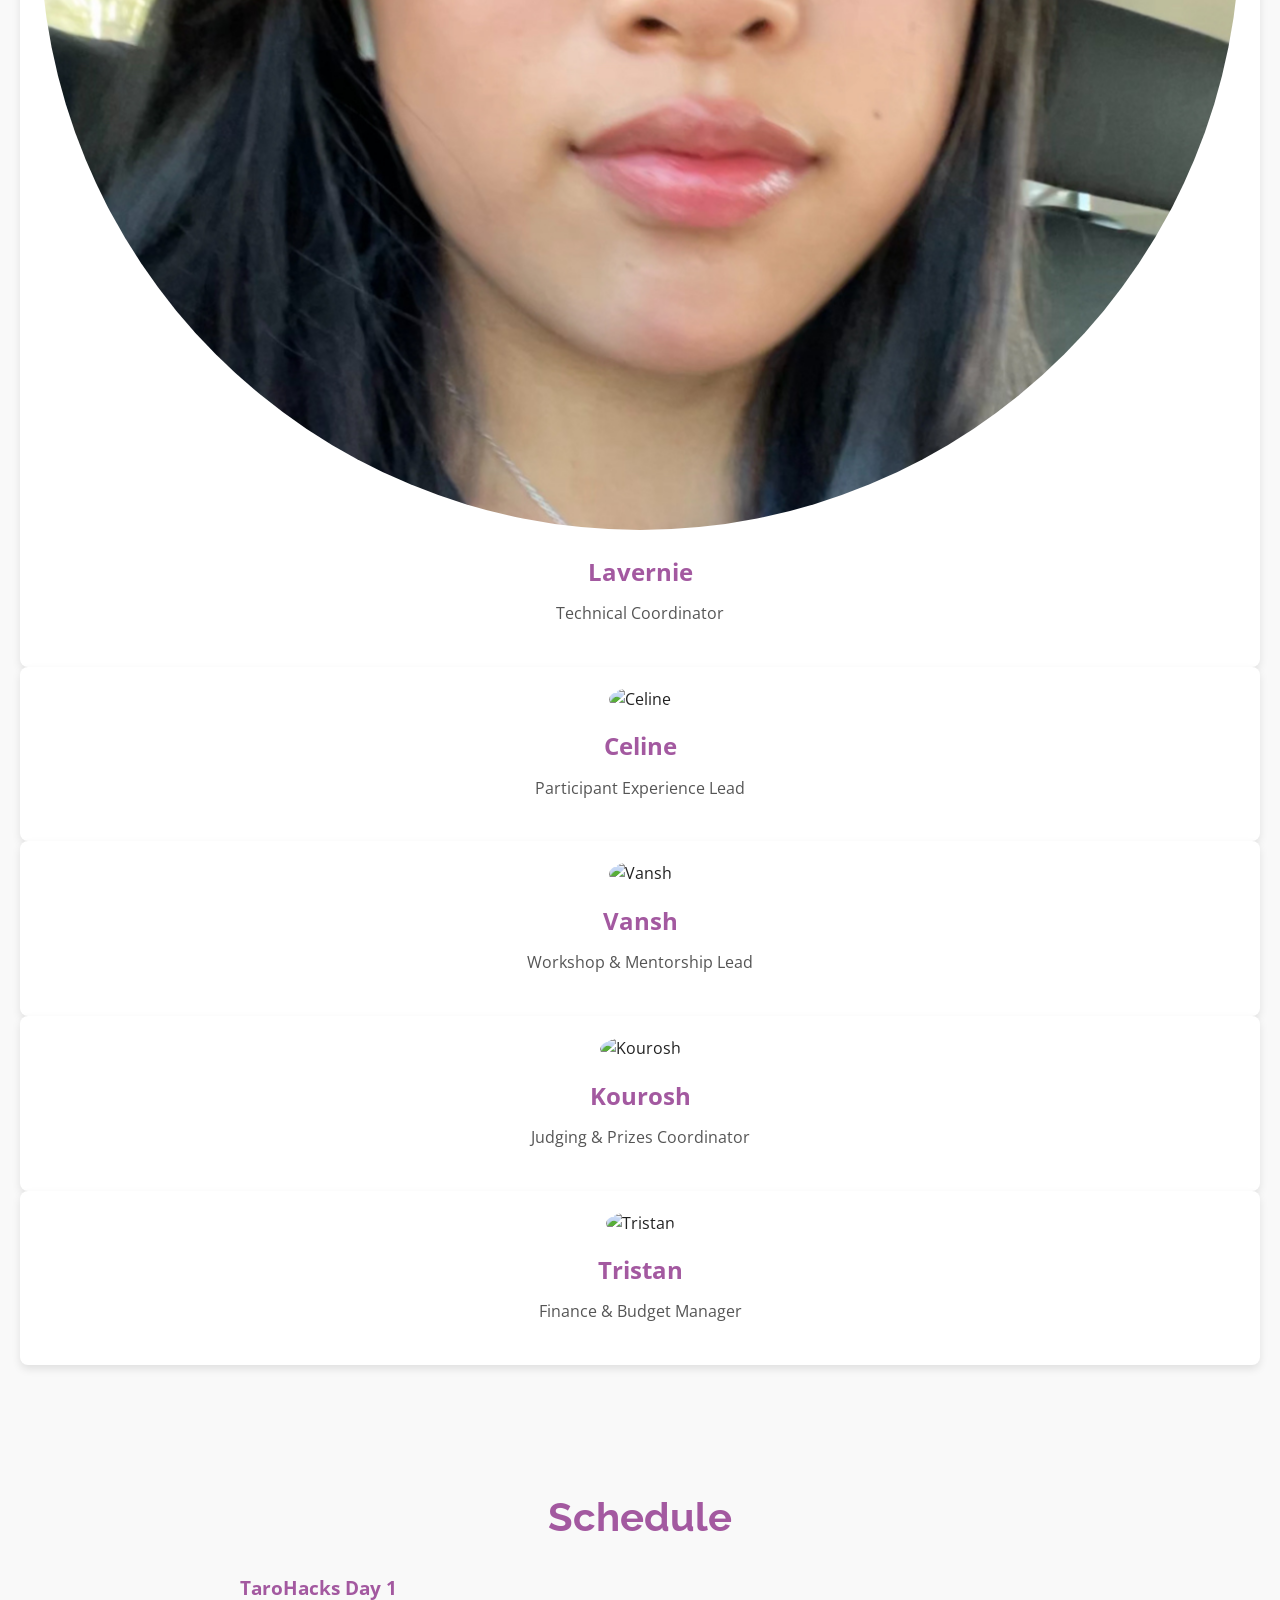
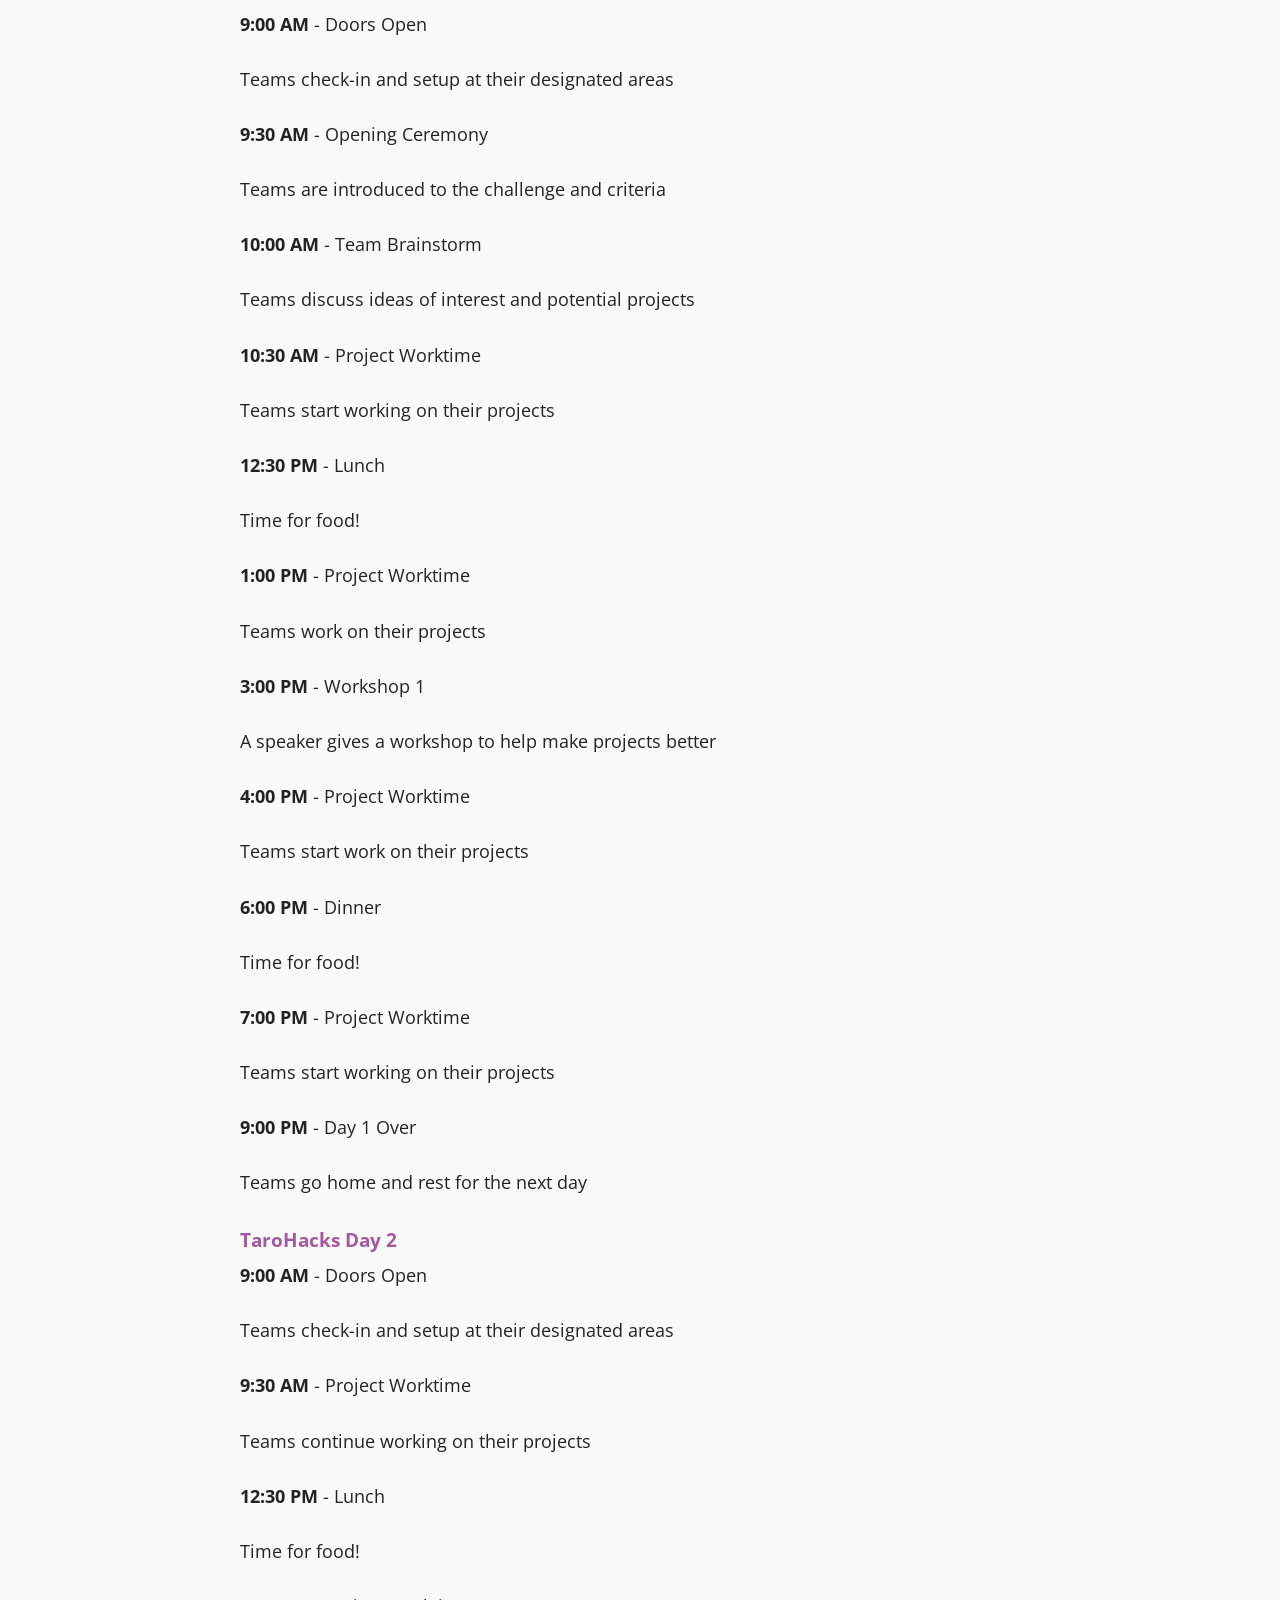
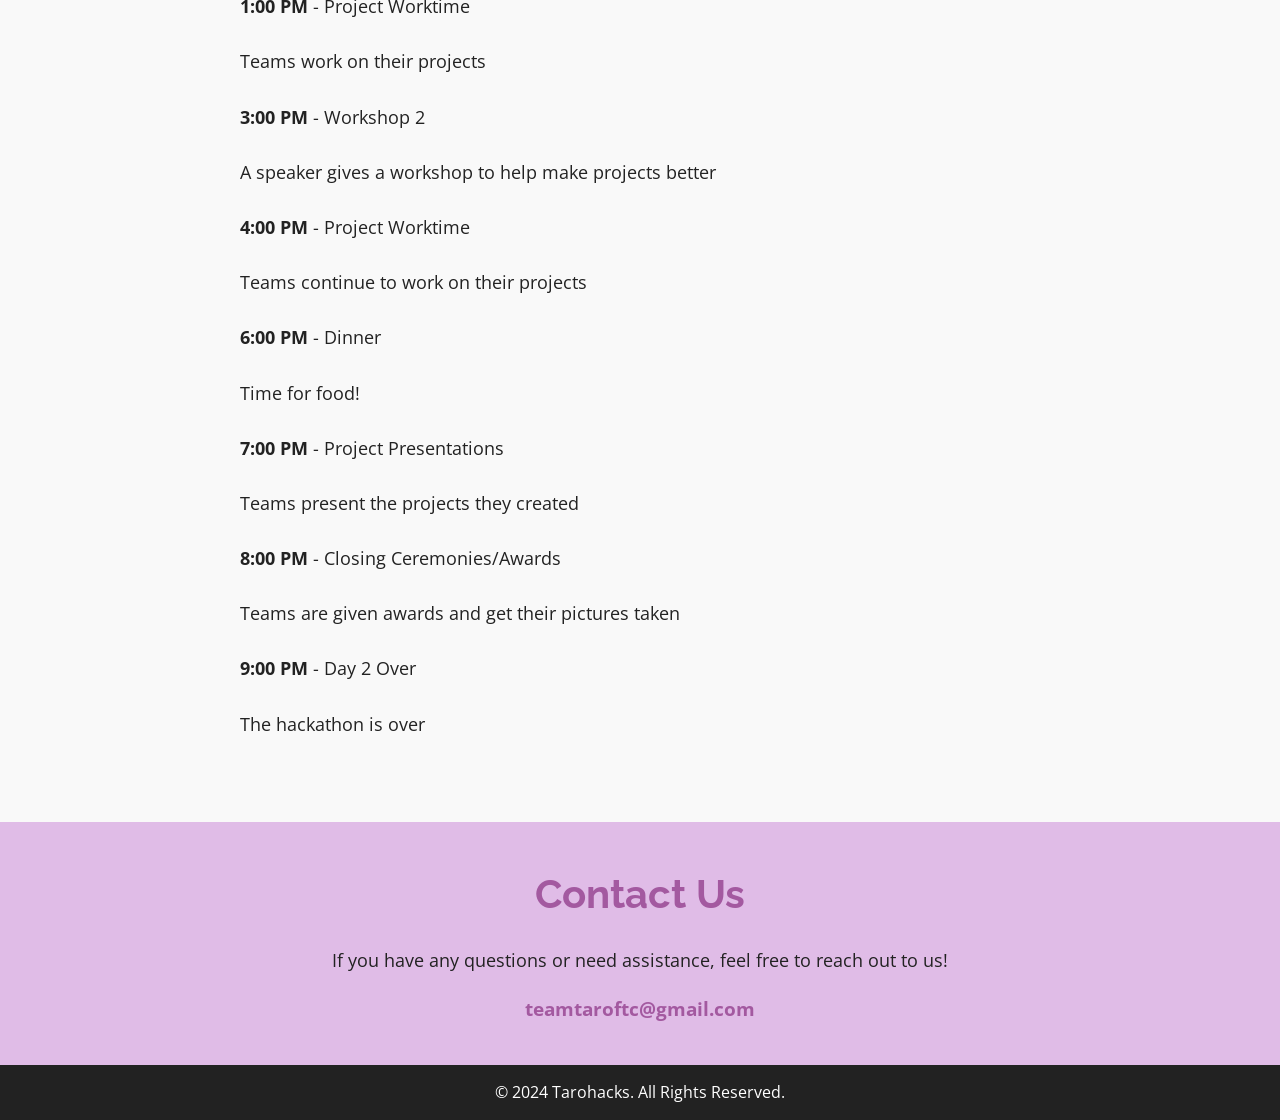
==== commit ee6cb1a8: "fixed Aadit's big picture" ====
--- a/index.html
+++ b/index.html
@@ -361,12 +361,12 @@
 
 <section id="team">
     <h2>Meet the Team</h2>
+    <div class="card-container"></div>
     <div class="card">
         <img src="aadit_pfp.png" alt="Aadit">
         <h3>Aadit</h3>
         <p>Lead Organizer</p>
     </div>
-    <div class="card-container">
         <div class="card">
             <img src="idan_pfp.png" alt="Idan">
             <h3>Idan</h3>
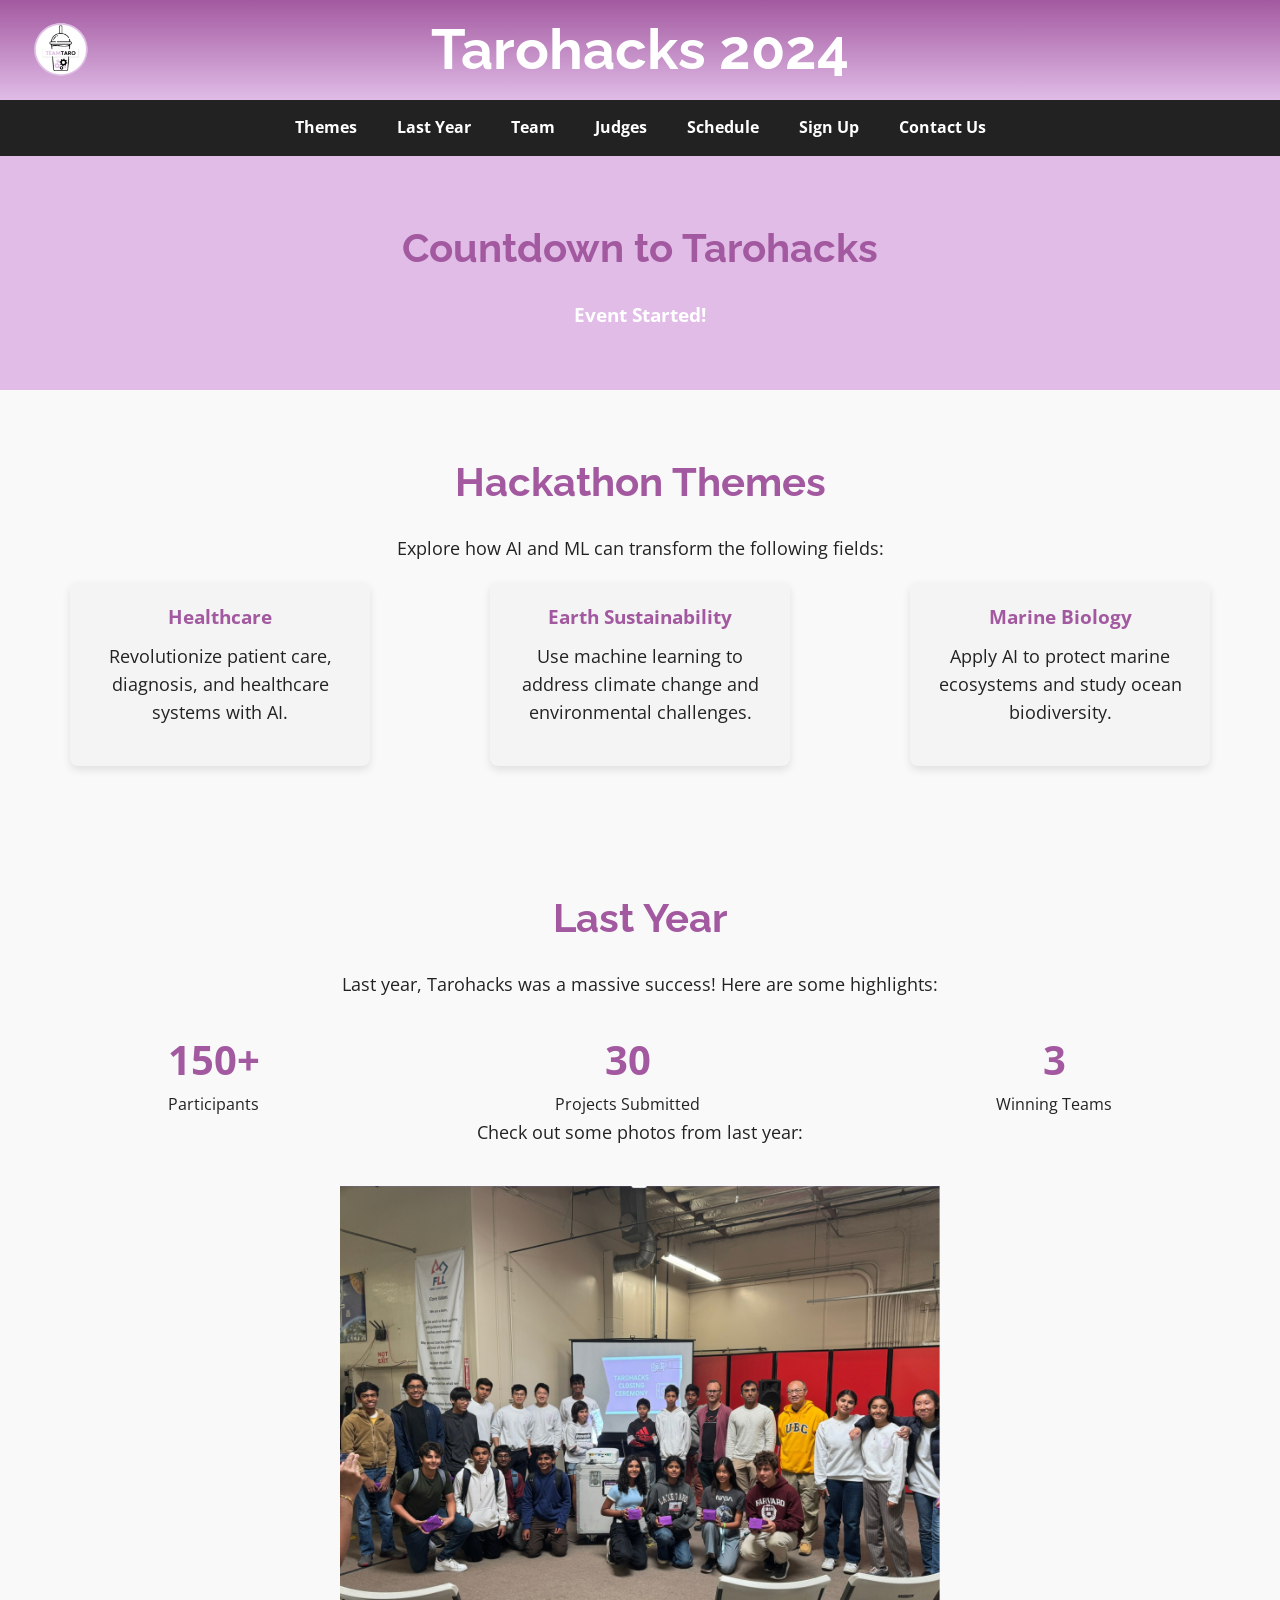
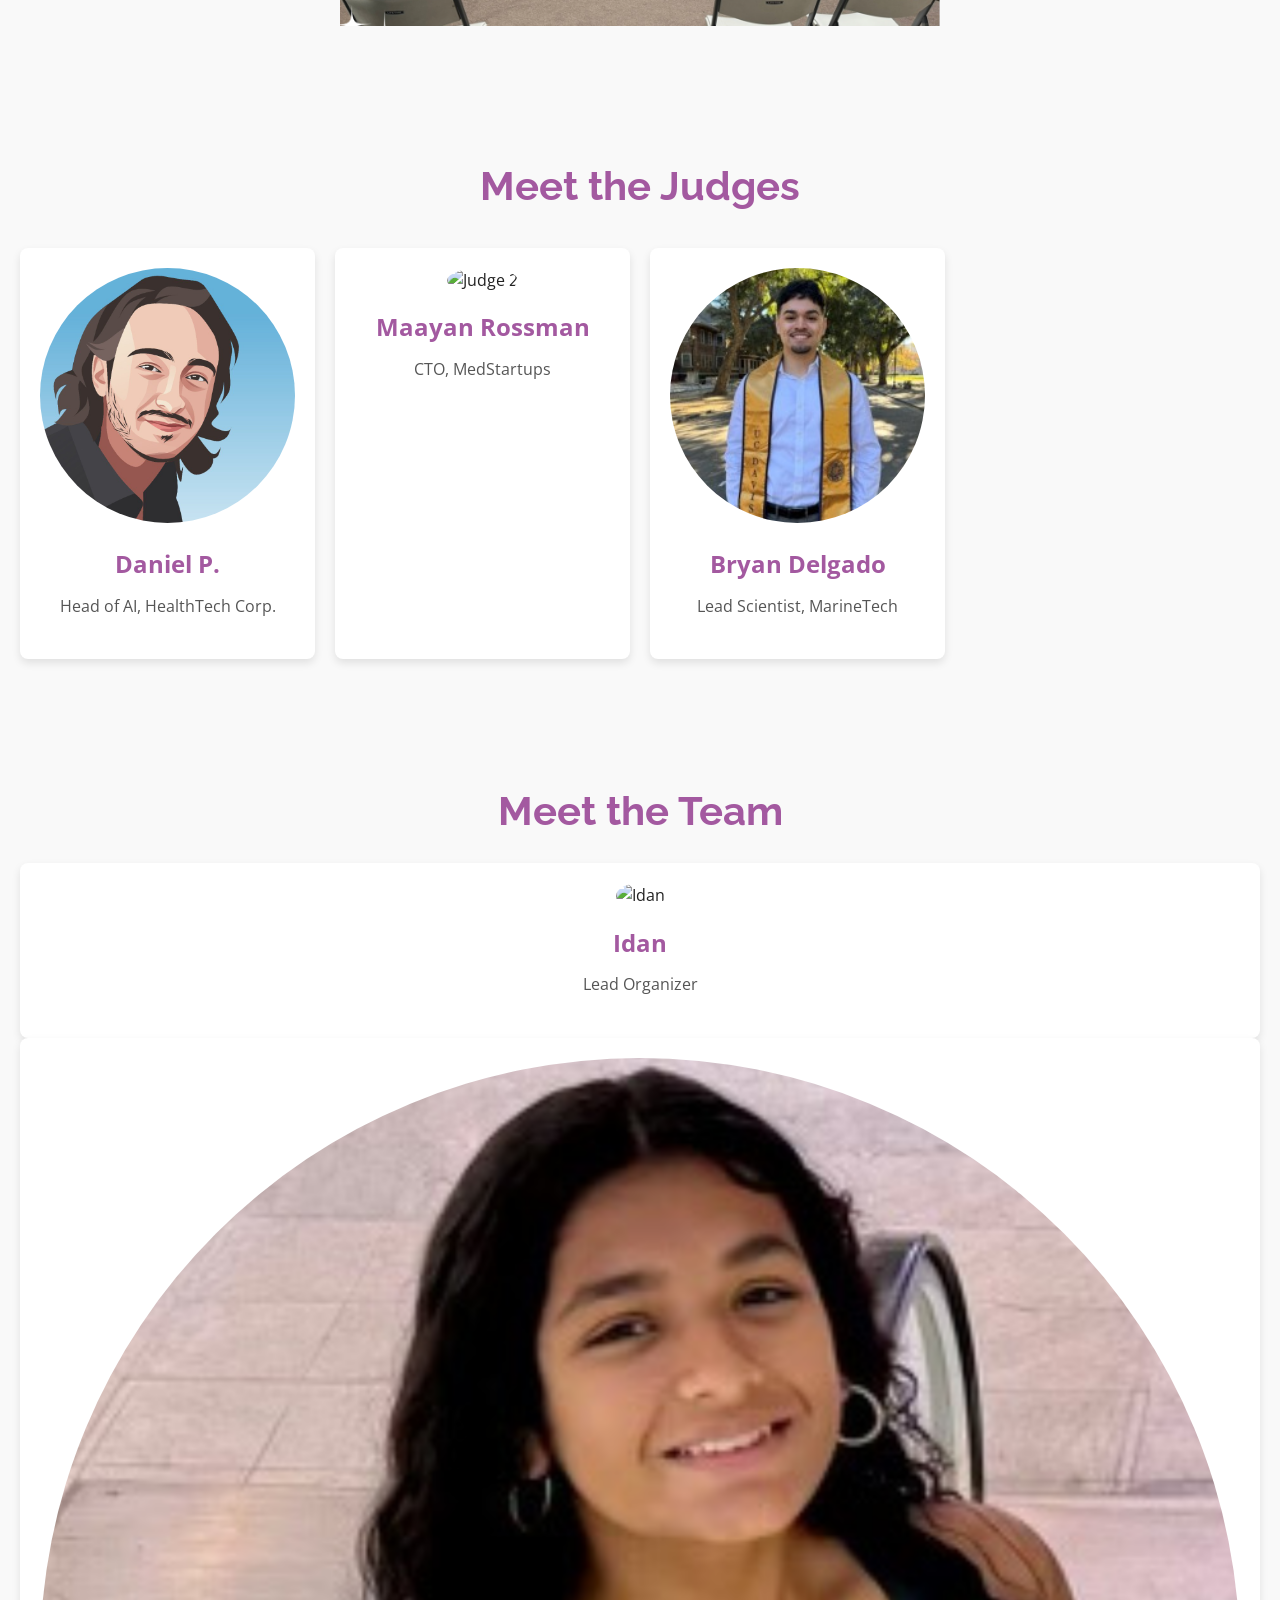
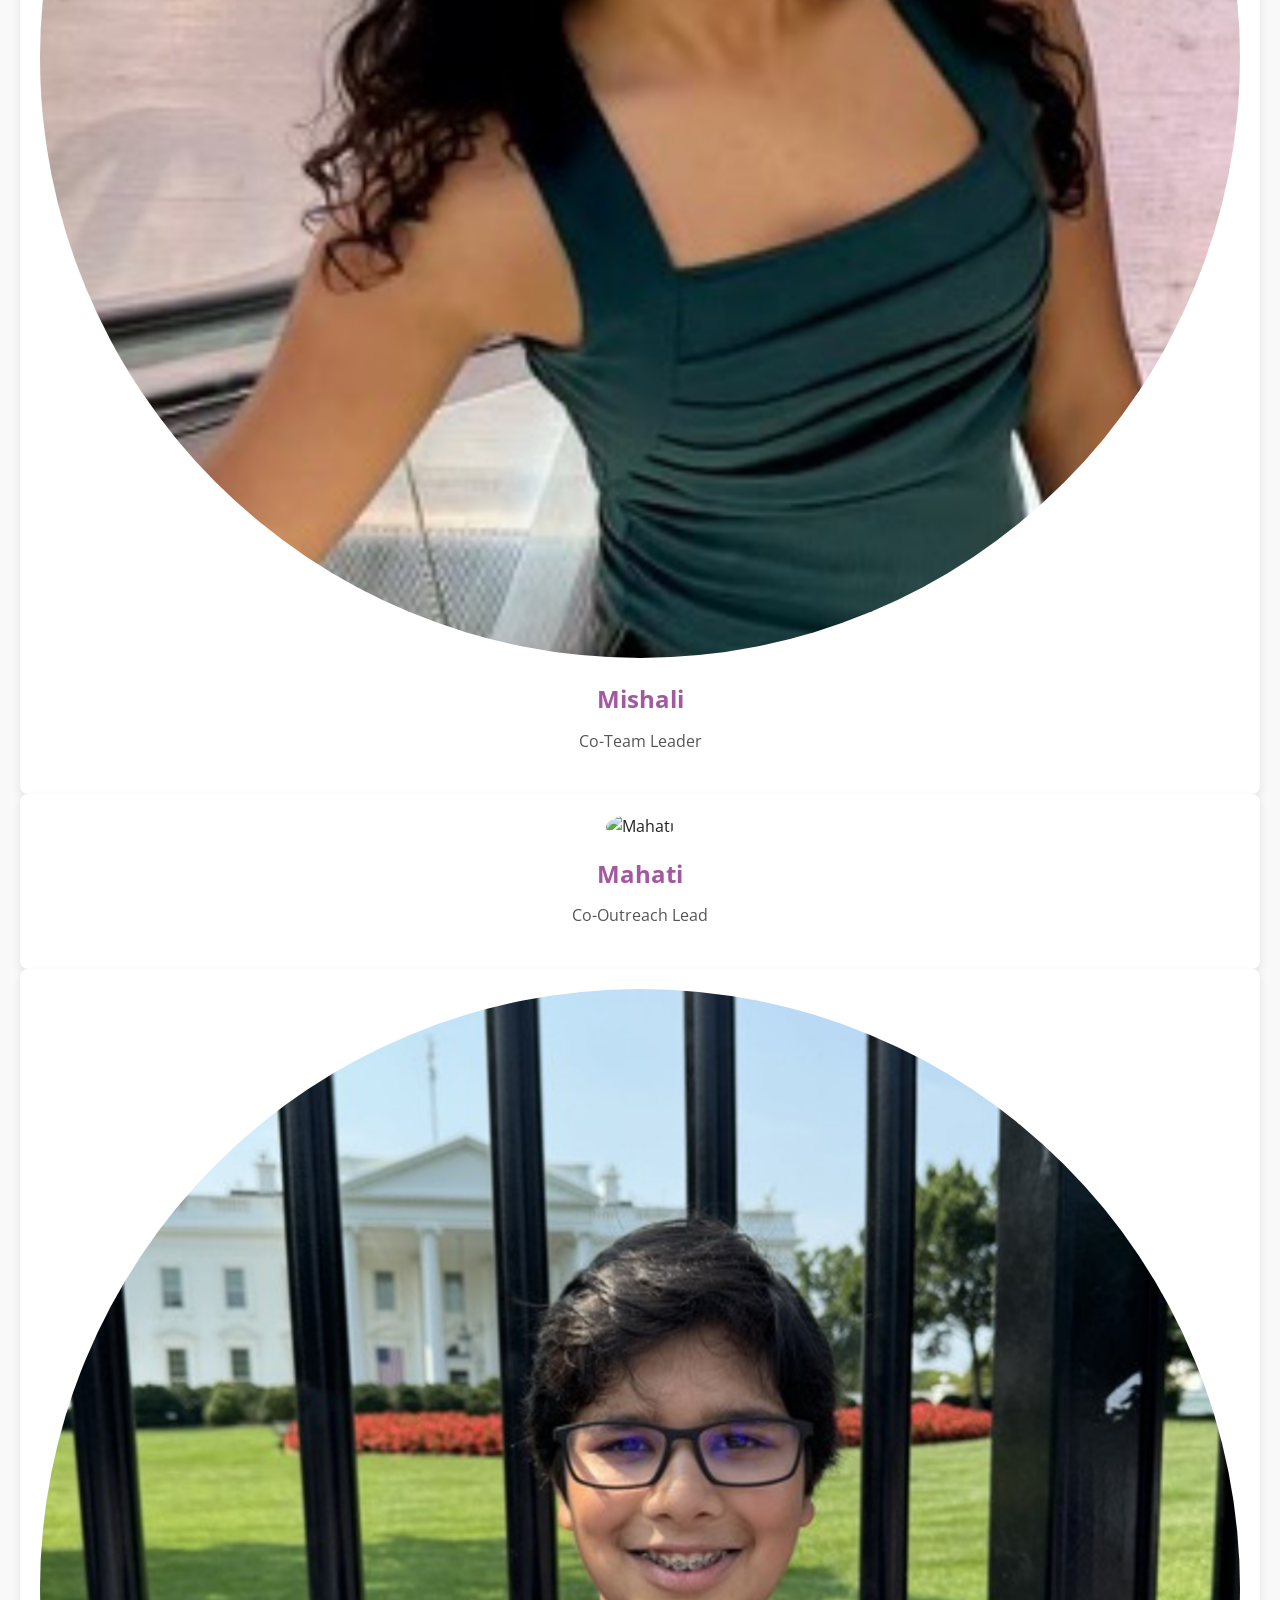
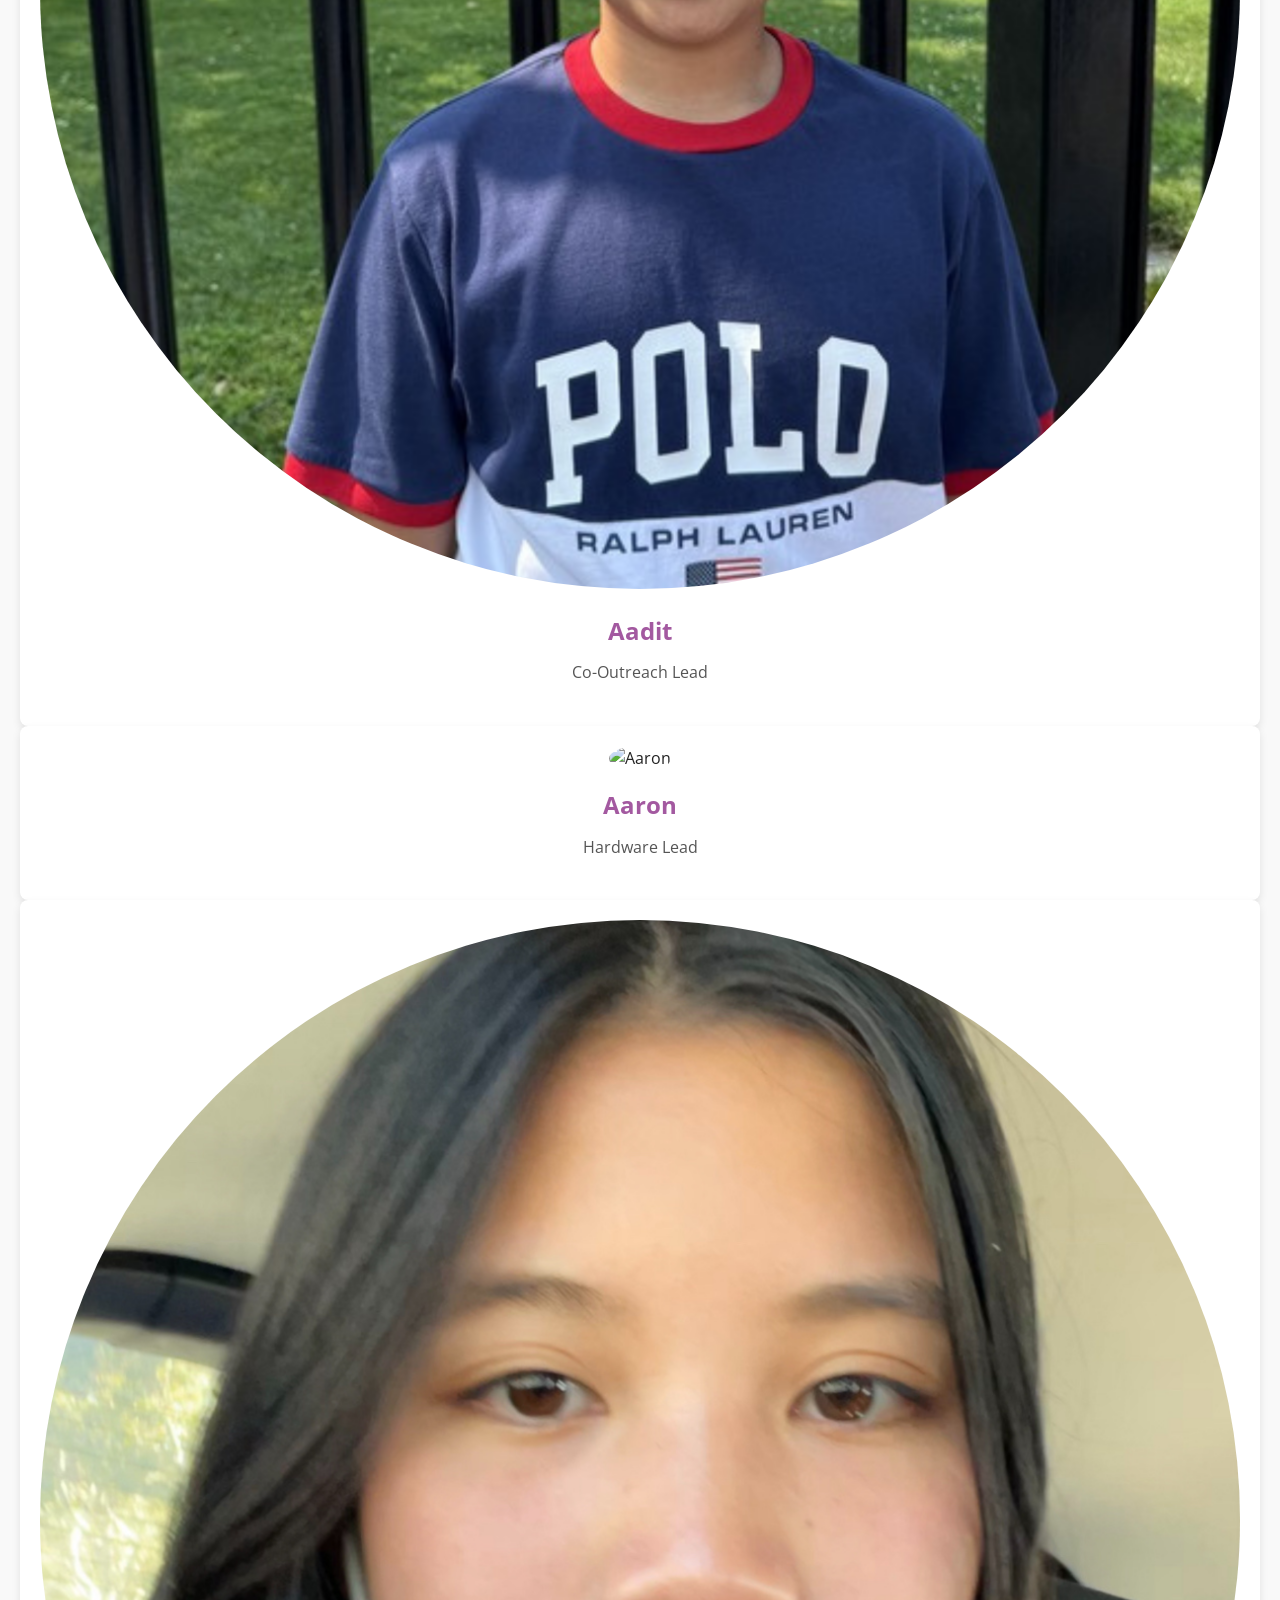
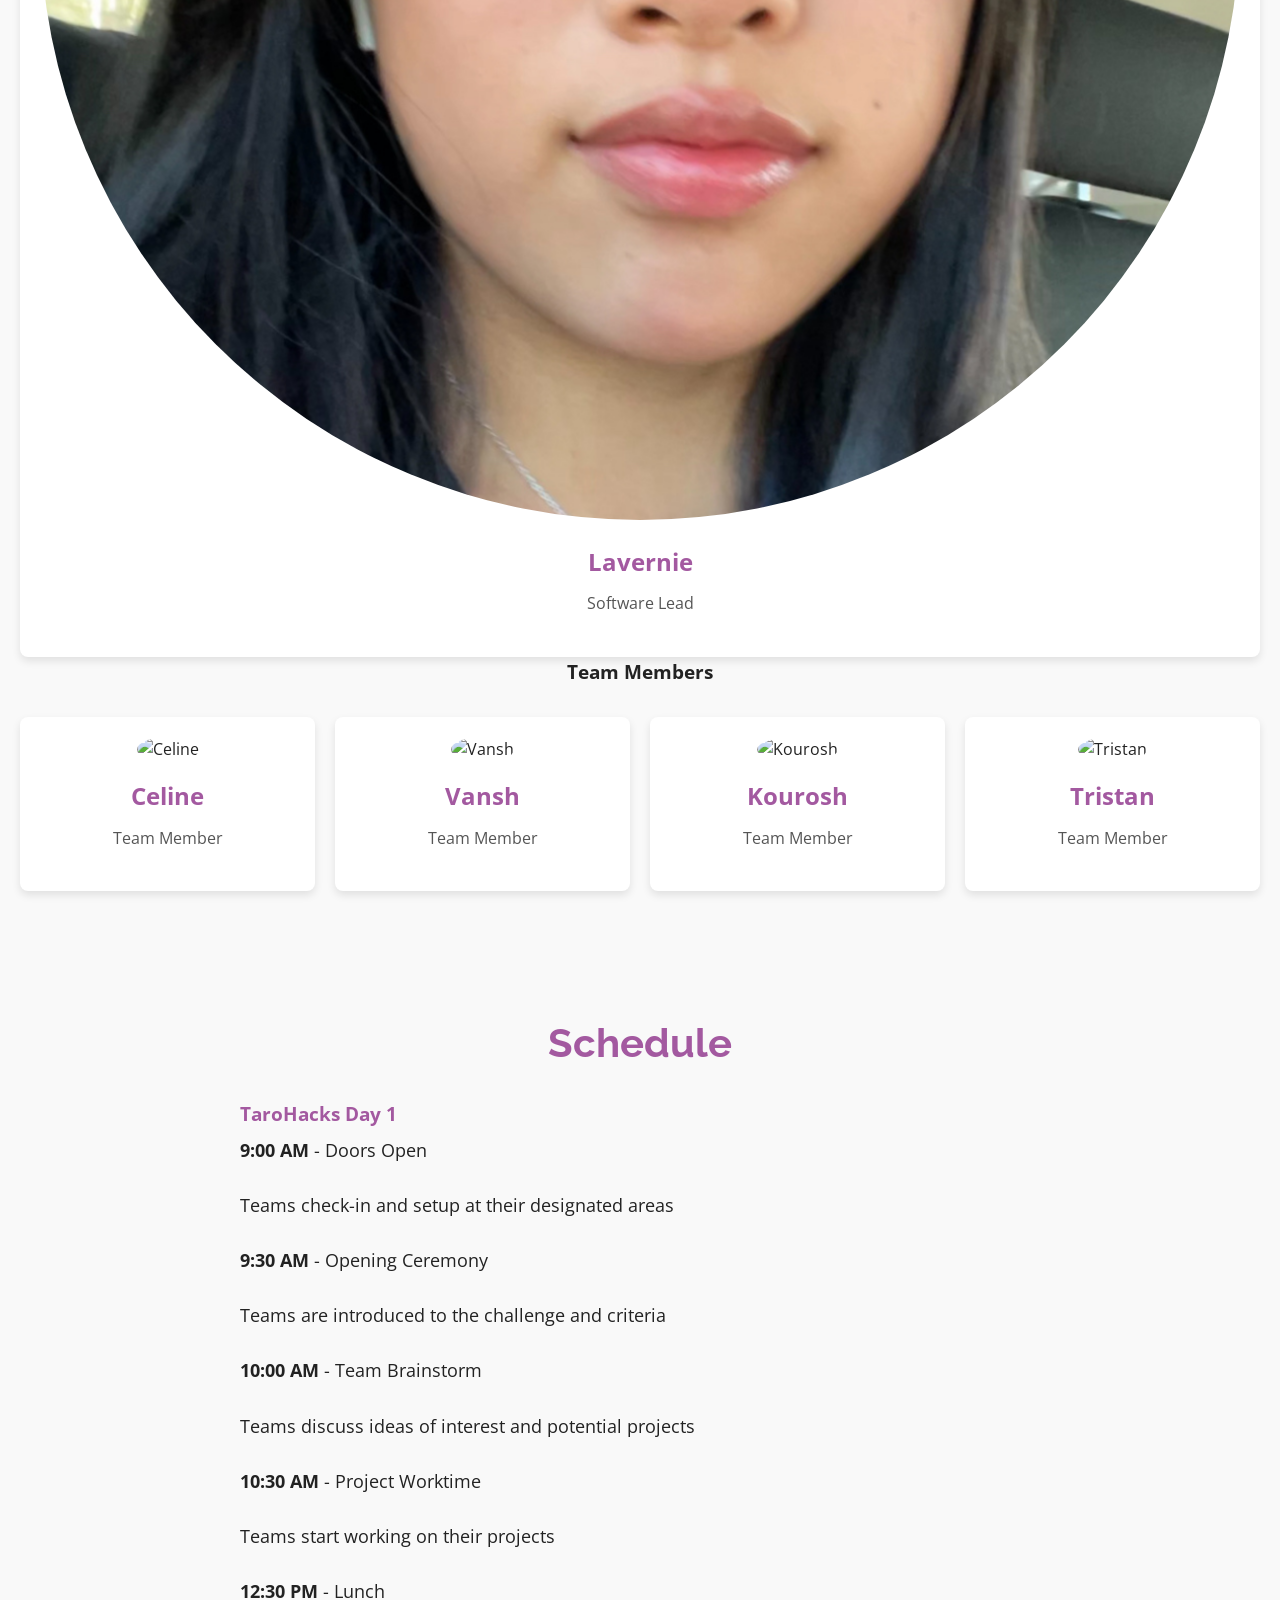
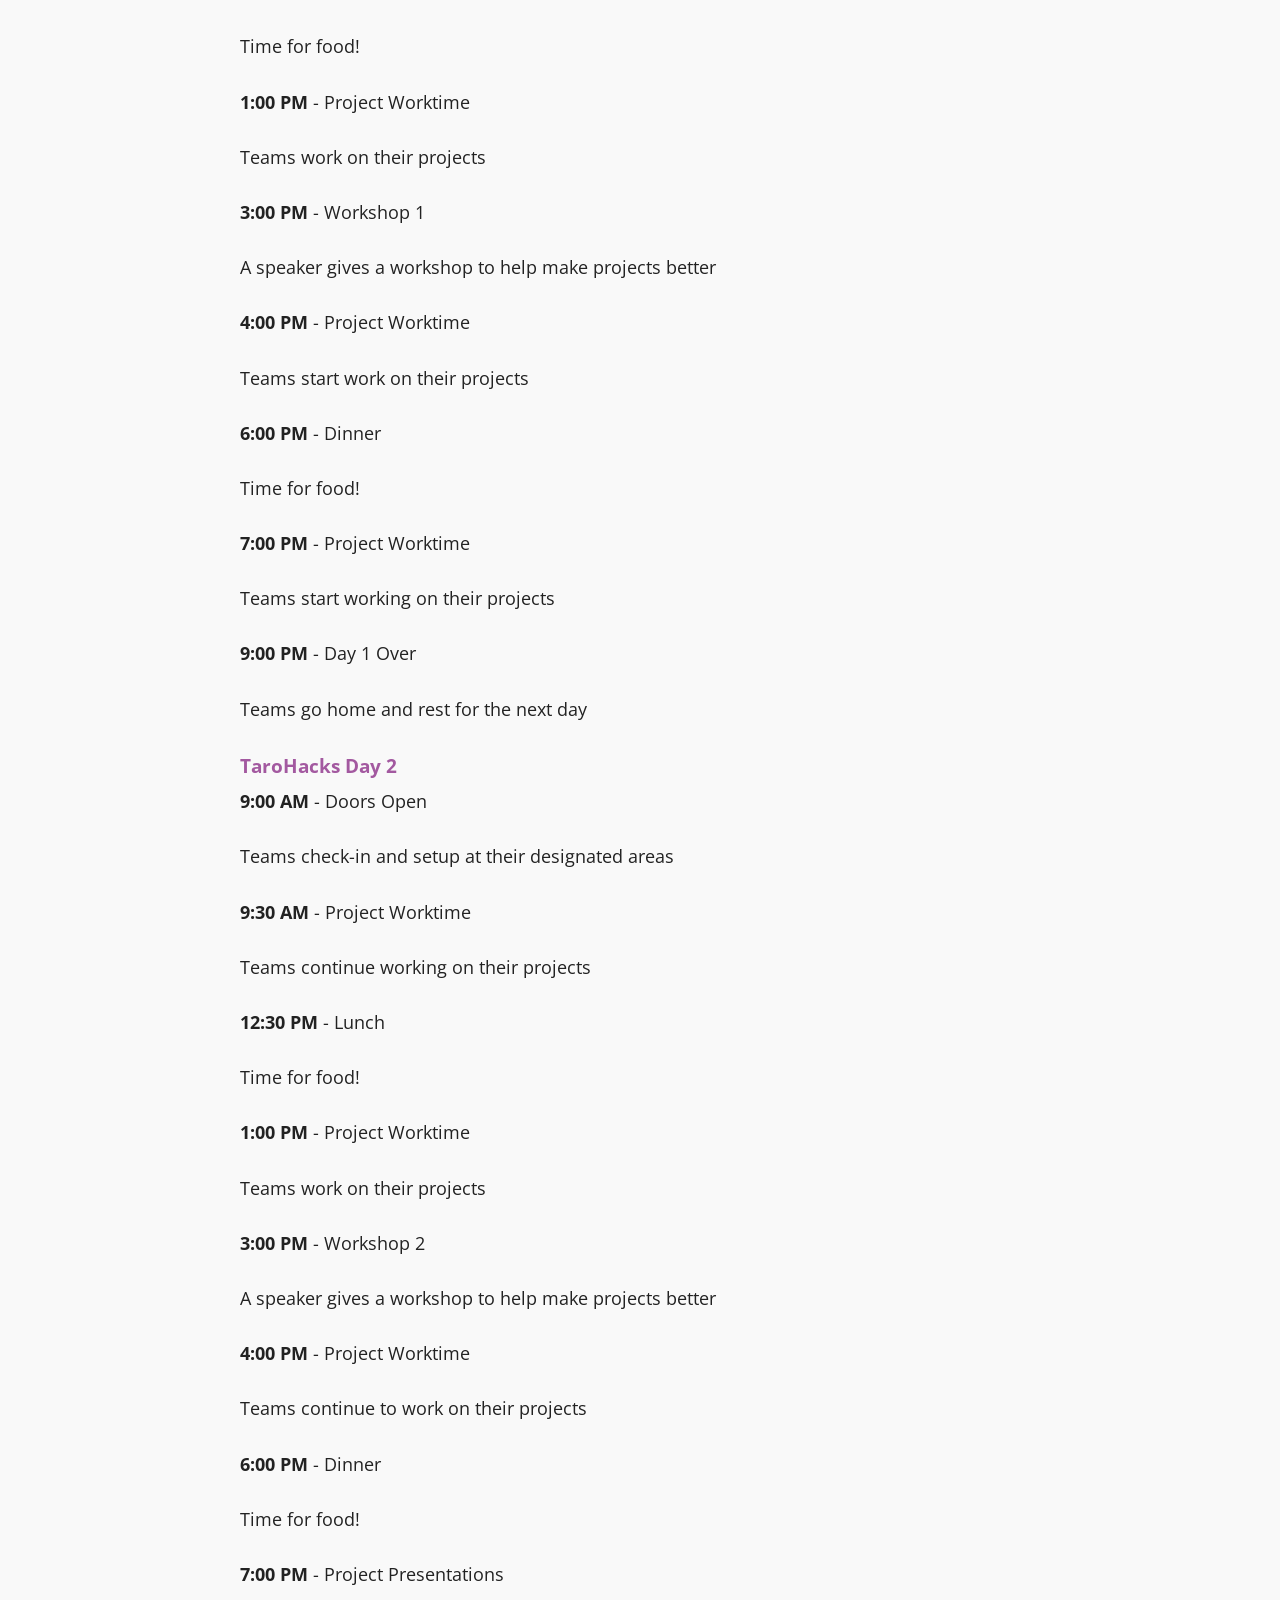
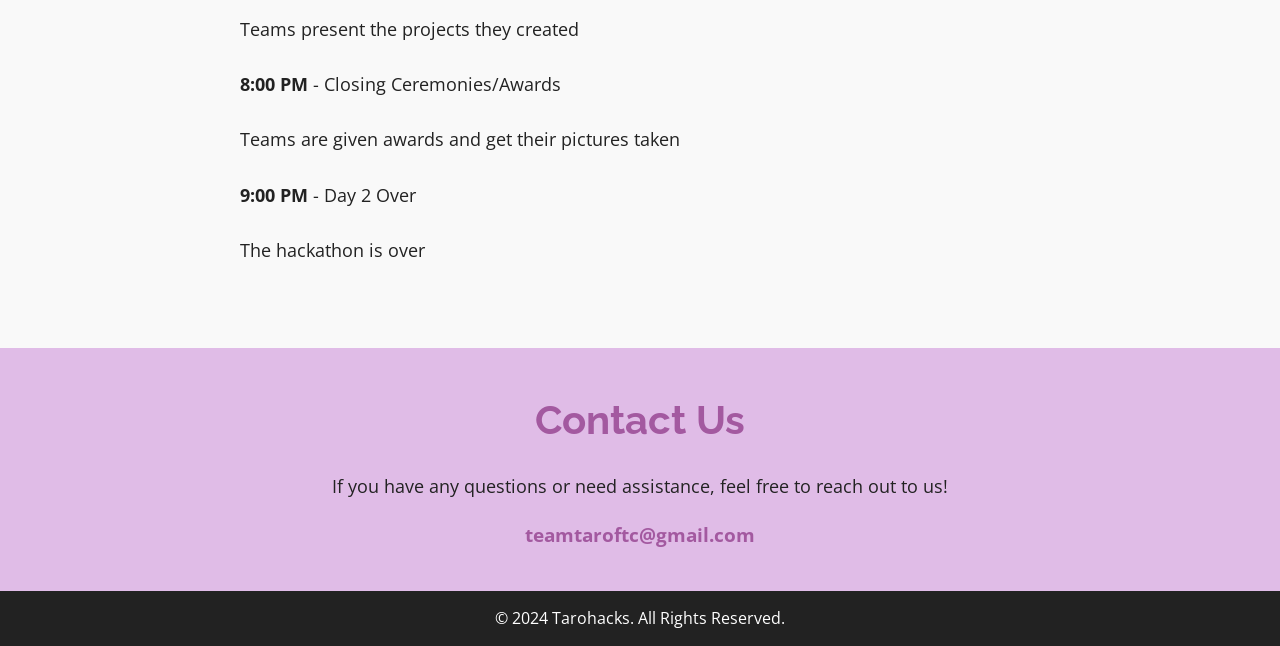
==== commit c16b99b5: "try again for cards" ====
--- a/index.html
+++ b/index.html
@@ -361,12 +361,8 @@
 
 <section id="team">
     <h2>Meet the Team</h2>
-    <div class="card-container"></div>
-    <div class="card">
-        <img src="aadit_pfp.png" alt="Aadit">
-        <h3>Aadit</h3>
-        <p>Lead Organizer</p>
-    </div>
+    <!-- Leaders Section -->
+    <div class="leaders">
         <div class="card">
             <img src="idan_pfp.png" alt="Idan">
             <h3>Idan</h3>
@@ -375,42 +371,52 @@
         <div class="card">
             <img src="mishali_pfp.png" alt="Mishali">
             <h3>Mishali</h3>
-            <p>Logistics Manager</p>
+            <p>Co-Team Leader</p>
         </div>
         <div class="card">
             <img src="mahati_pfp.png" alt="Mahati">
             <h3>Mahati</h3>
-            <p>Sponsorship & Partnerships Lead</p>
+            <p>Co-Outreach Lead</p>
+        </div>
+        <div class="card">
+            <img src="aadit_pfp.png" alt="Aadit">
+            <h3>Aadit</h3>
+            <p>Co-Outreach Lead</p>
         </div>
         <div class="card">
             <img src="aaron_pfp.png" alt="Aaron">
             <h3>Aaron</h3>
-            <p>Marketing & Outreach Lead</p>
+            <p>Hardware Lead</p>
         </div>
         <div class="card">
             <img src="lavernie_pfp.png" alt="Lavernie">
             <h3>Lavernie</h3>
-            <p>Technical Coordinator</p>
-        </div>
+            <p>Software Lead</p>
+        </div>
+    </div>
+
+    <!-- Team Members Section -->
+    <h3>Team Members</h3>
+    <div class="card-container">
         <div class="card">
             <img src="celine_pfp.png" alt="Celine">
             <h3>Celine</h3>
-            <p>Participant Experience Lead</p>
+            <p>Team Member</p>
         </div>
         <div class="card">
             <img src="vansh_pfp.png" alt="Vansh">
             <h3>Vansh</h3>
-            <p>Workshop & Mentorship Lead</p>
+            <p>Team Member</p>
         </div>
         <div class="card">
             <img src="kourosh_pfp.png" alt="Kourosh">
             <h3>Kourosh</h3>
-            <p>Judging & Prizes Coordinator</p>
+            <p>Team Member</p>
         </div>
         <div class="card">
             <img src="tristian_pfp.png" alt="Tristan">
             <h3>Tristan</h3>
-            <p>Finance & Budget Manager</p>
+            <p>Team Member</p>
         </div>
     </div>
 </section>
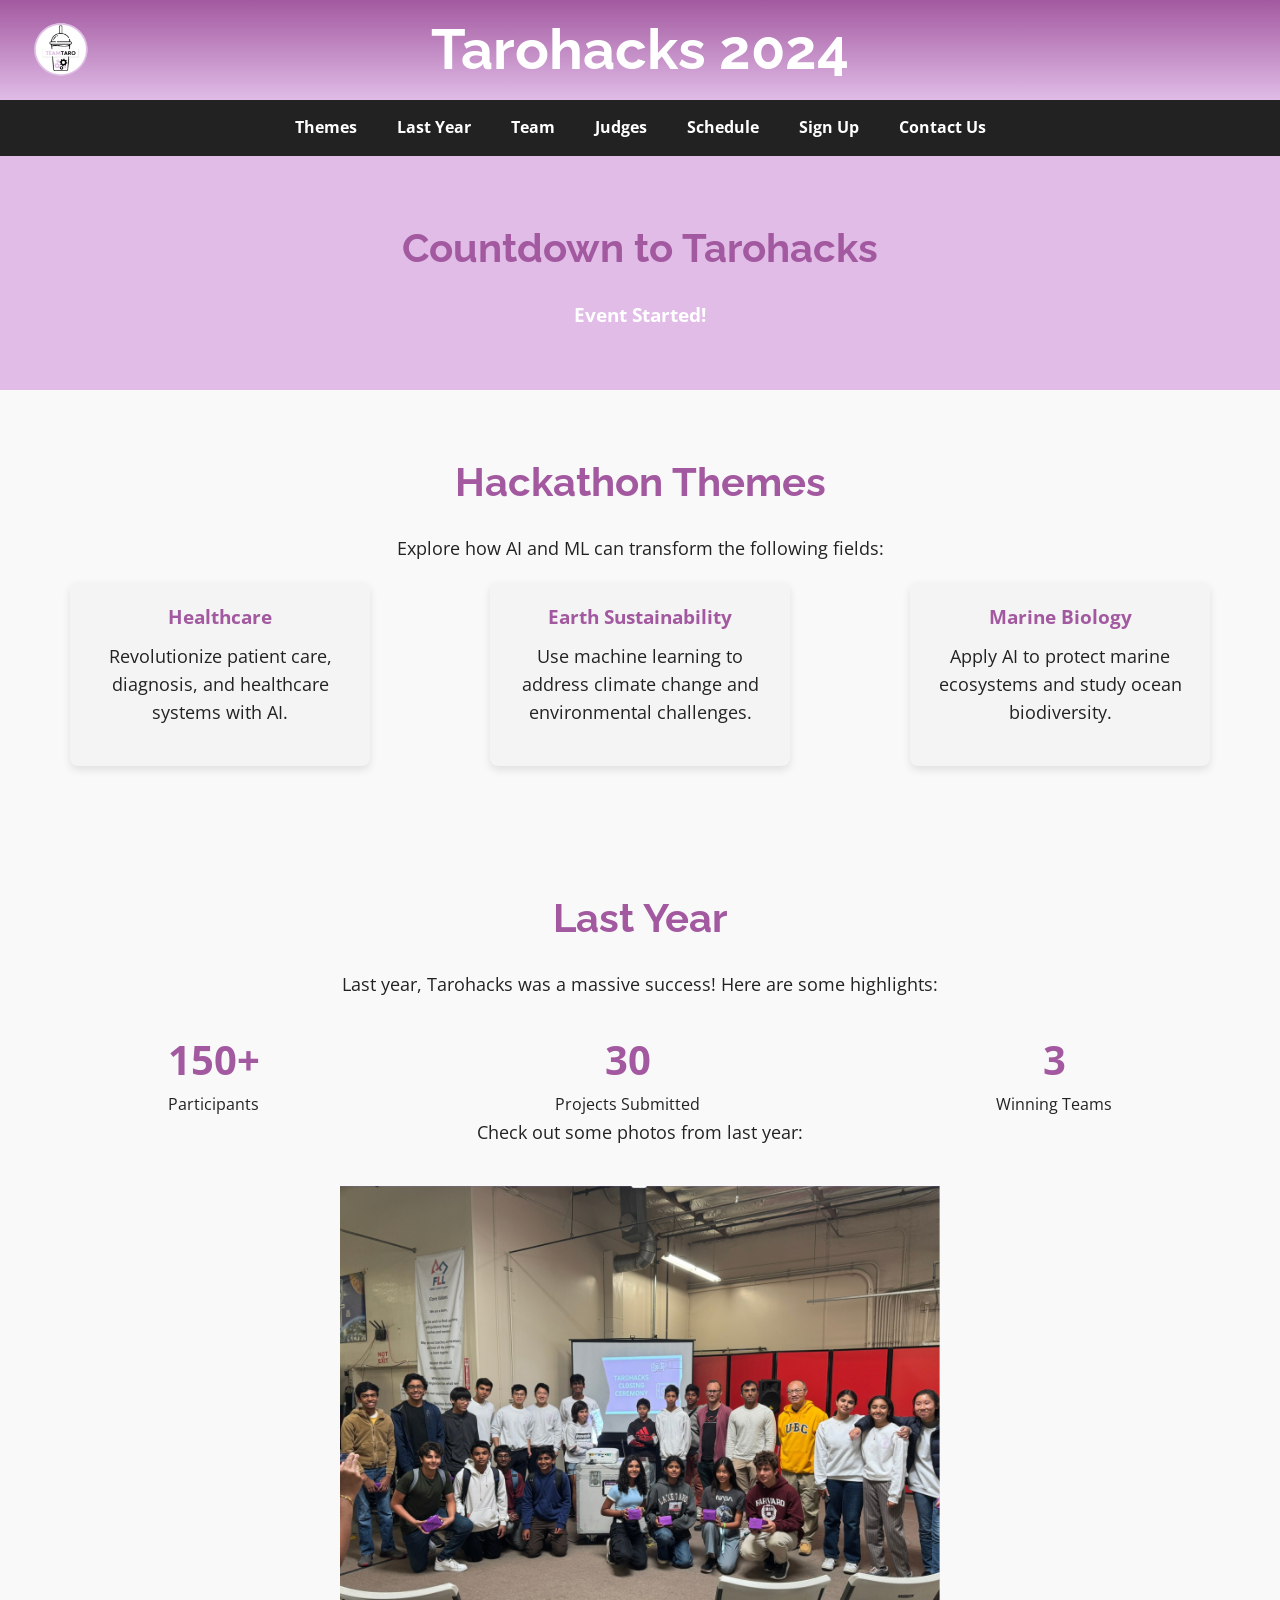
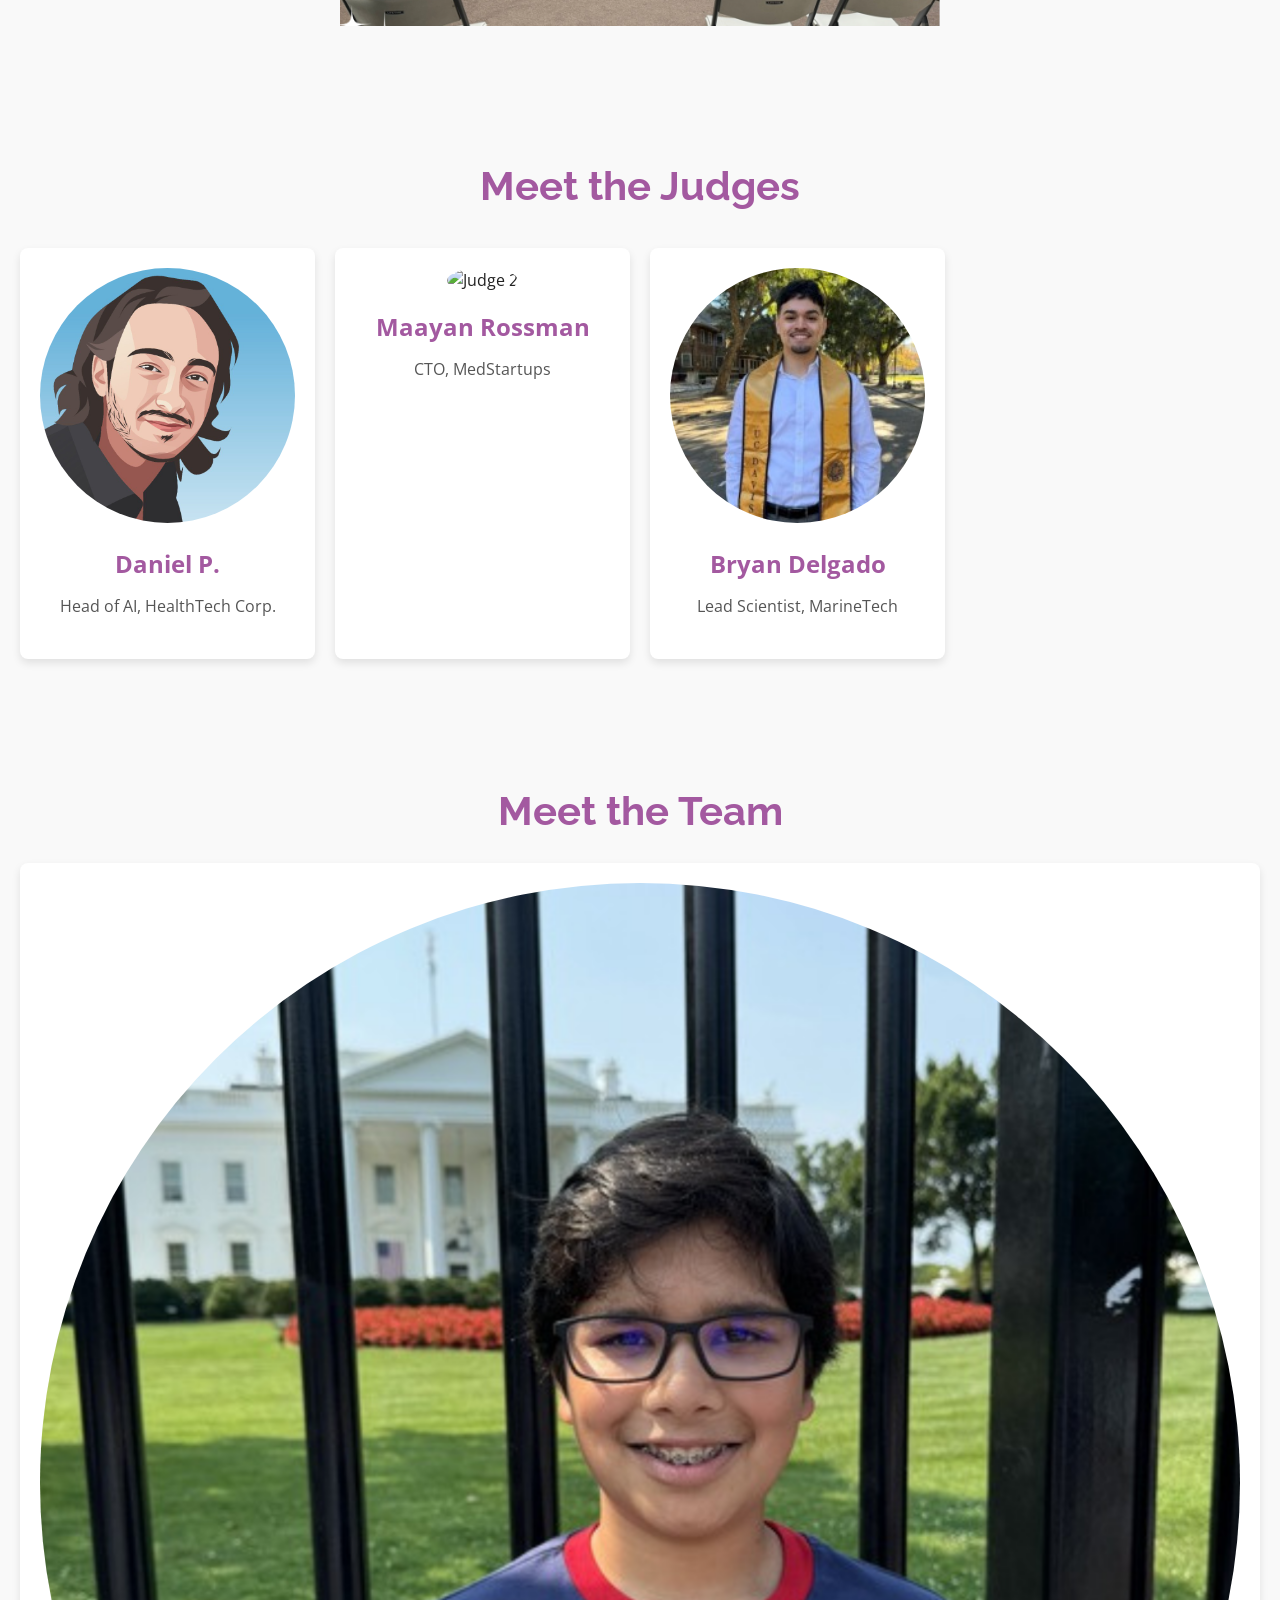
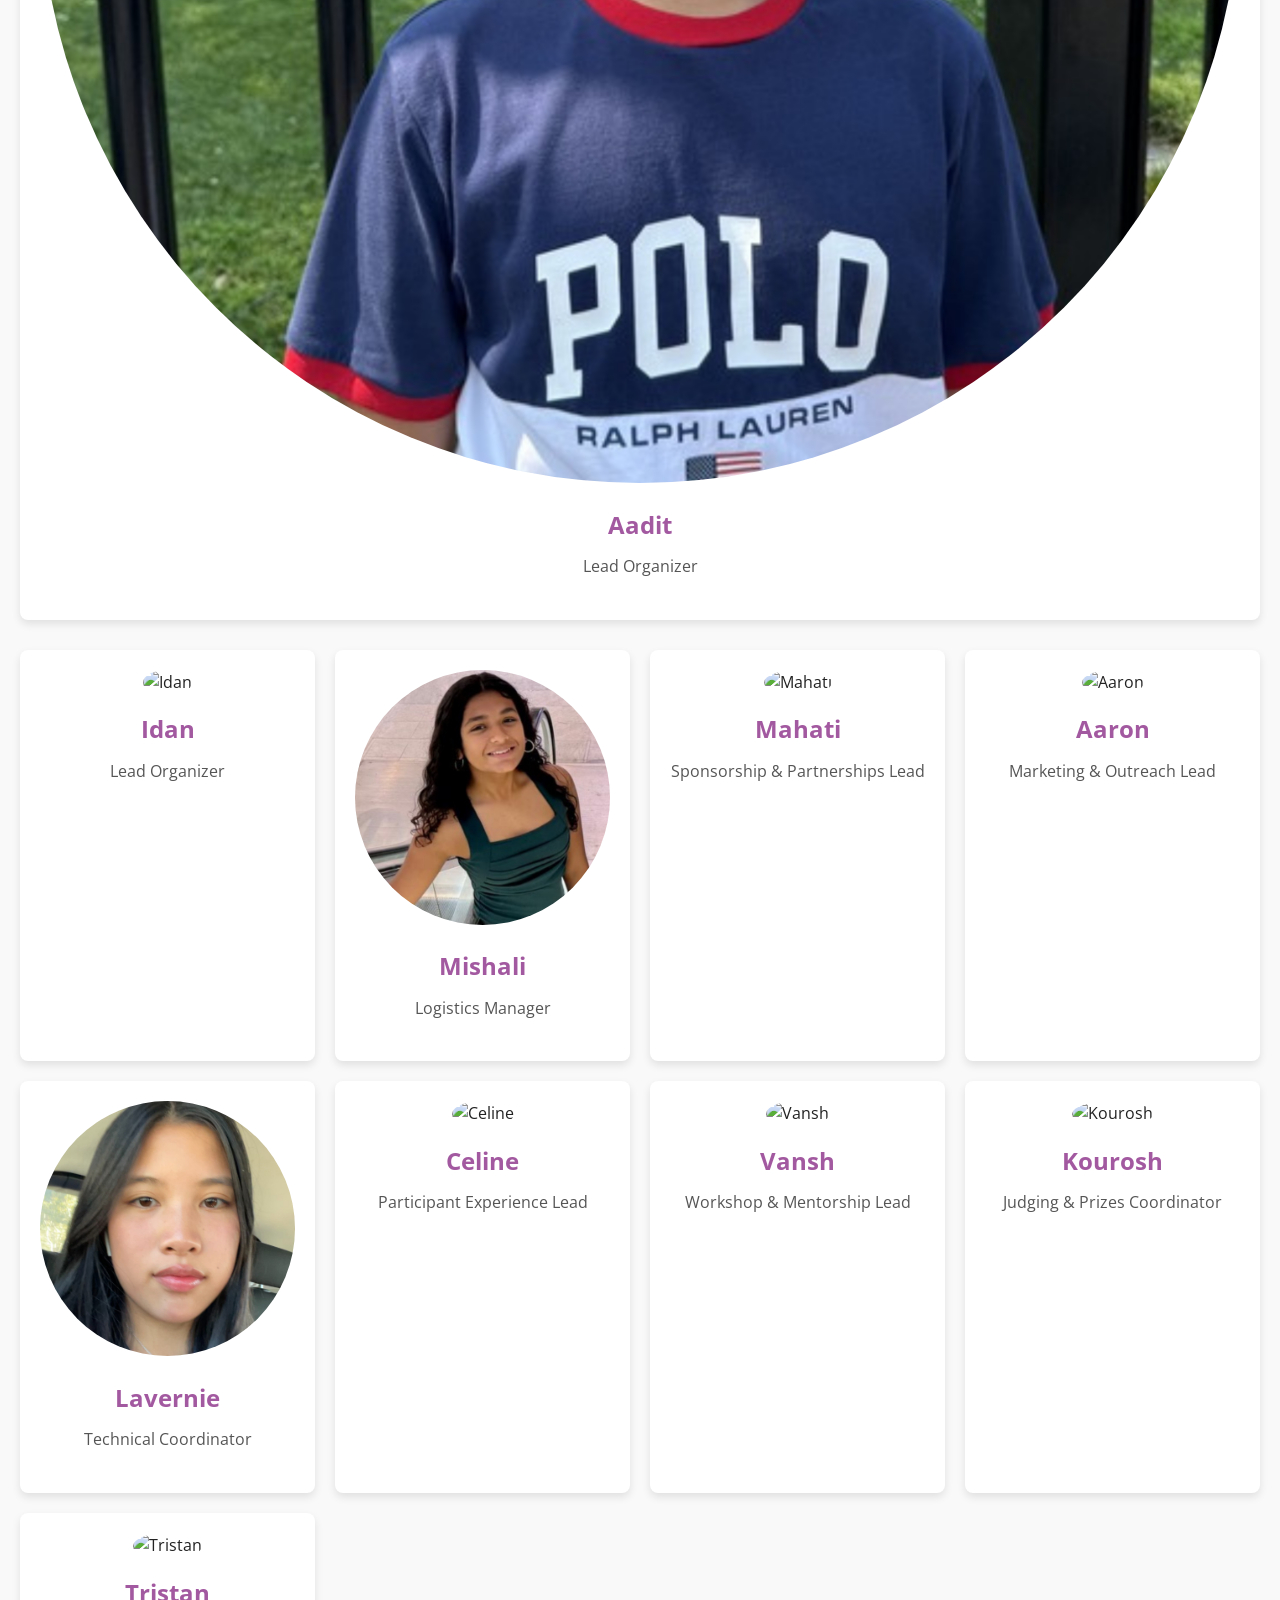
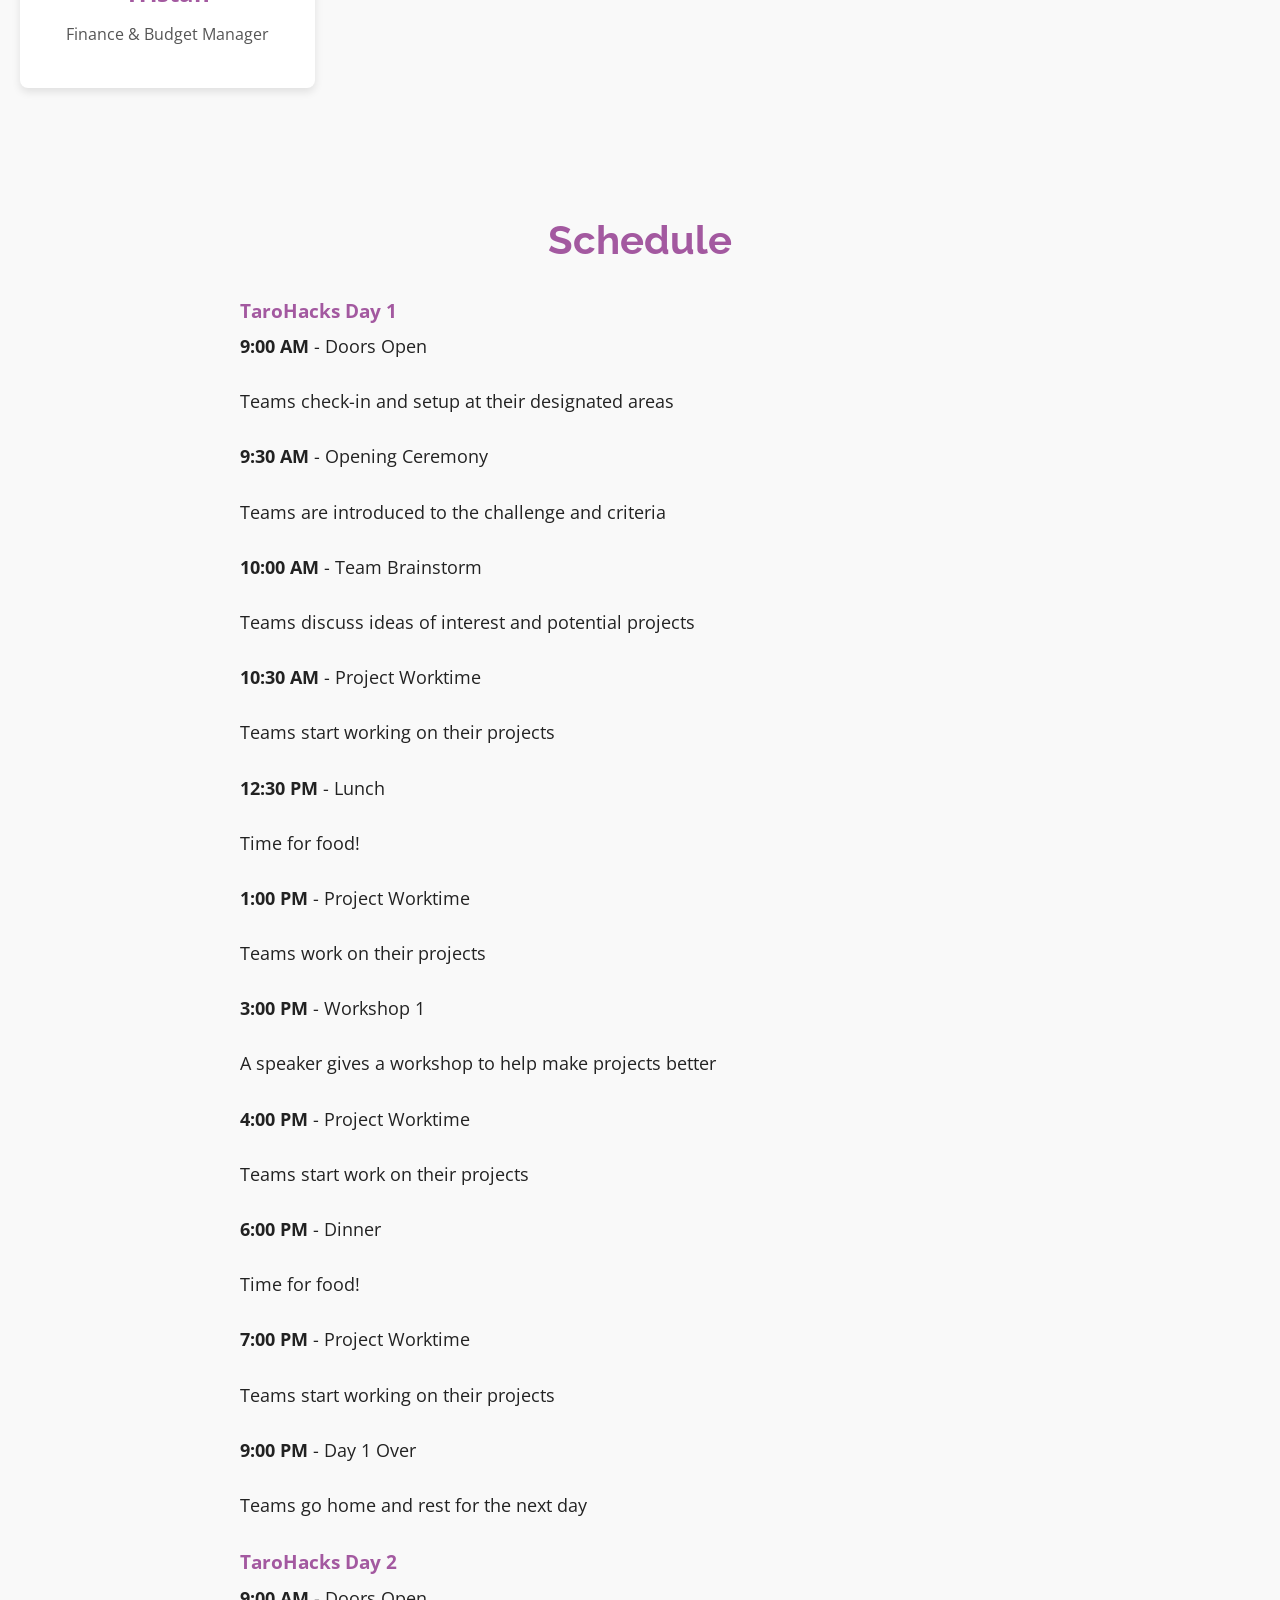
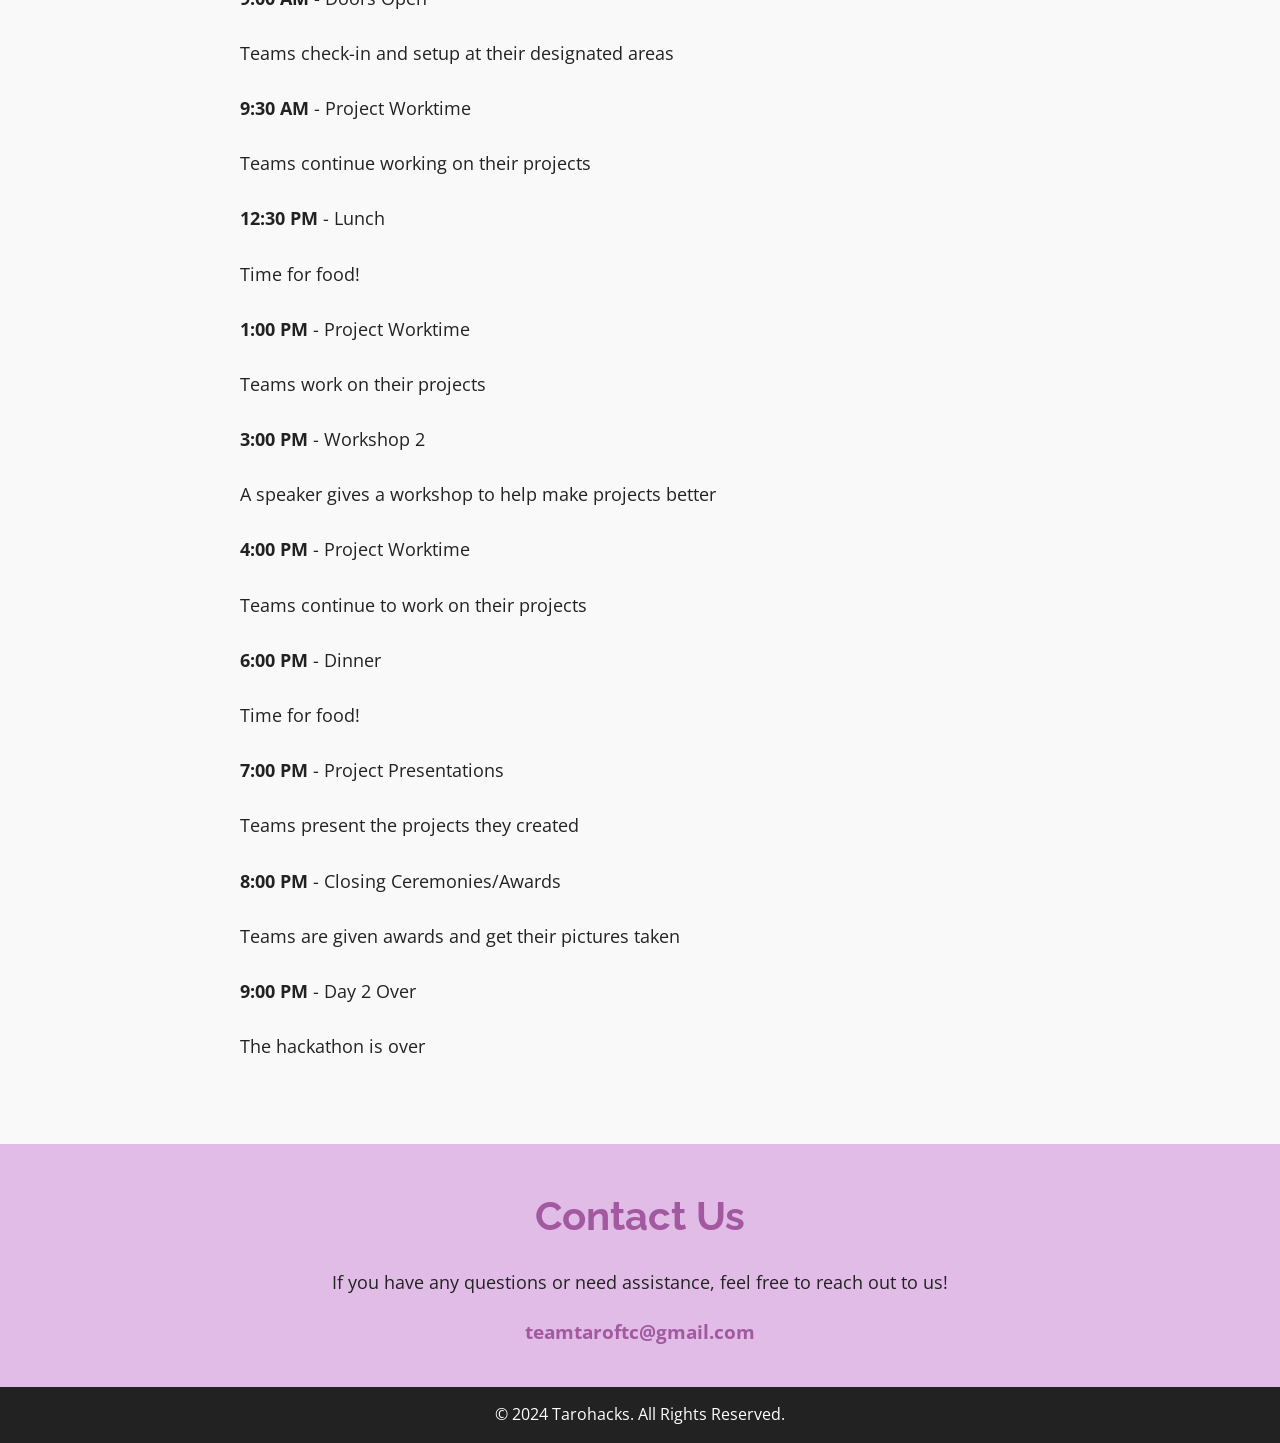
==== commit 16ff0866: "order of cards smh" ====
--- a/index.html
+++ b/index.html
@@ -361,8 +361,12 @@
 
 <section id="team">
     <h2>Meet the Team</h2>
-    <!-- Leaders Section -->
-    <div class="leaders">
+    <div class="card">
+        <img src="aadit_pfp.png" alt="Aadit">
+        <h3>Aadit</h3>
+        <p>Lead Organizer</p>
+    </div>
+    <div class="card-container">
         <div class="card">
             <img src="idan_pfp.png" alt="Idan">
             <h3>Idan</h3>
@@ -371,52 +375,42 @@
         <div class="card">
             <img src="mishali_pfp.png" alt="Mishali">
             <h3>Mishali</h3>
-            <p>Co-Team Leader</p>
+            <p>Logistics Manager</p>
         </div>
         <div class="card">
             <img src="mahati_pfp.png" alt="Mahati">
             <h3>Mahati</h3>
-            <p>Co-Outreach Lead</p>
-        </div>
-        <div class="card">
-            <img src="aadit_pfp.png" alt="Aadit">
-            <h3>Aadit</h3>
-            <p>Co-Outreach Lead</p>
+            <p>Sponsorship & Partnerships Lead</p>
         </div>
         <div class="card">
             <img src="aaron_pfp.png" alt="Aaron">
             <h3>Aaron</h3>
-            <p>Hardware Lead</p>
+            <p>Marketing & Outreach Lead</p>
         </div>
         <div class="card">
             <img src="lavernie_pfp.png" alt="Lavernie">
             <h3>Lavernie</h3>
-            <p>Software Lead</p>
-        </div>
-    </div>
-
-    <!-- Team Members Section -->
-    <h3>Team Members</h3>
-    <div class="card-container">
+            <p>Technical Coordinator</p>
+        </div>
         <div class="card">
             <img src="celine_pfp.png" alt="Celine">
             <h3>Celine</h3>
-            <p>Team Member</p>
+            <p>Participant Experience Lead</p>
         </div>
         <div class="card">
             <img src="vansh_pfp.png" alt="Vansh">
             <h3>Vansh</h3>
-            <p>Team Member</p>
+            <p>Workshop & Mentorship Lead</p>
         </div>
         <div class="card">
             <img src="kourosh_pfp.png" alt="Kourosh">
             <h3>Kourosh</h3>
-            <p>Team Member</p>
+            <p>Judging & Prizes Coordinator</p>
         </div>
         <div class="card">
             <img src="tristian_pfp.png" alt="Tristan">
             <h3>Tristan</h3>
-            <p>Team Member</p>
+            <p>Finance & Budget Manager</p>
         </div>
     </div>
 </section>
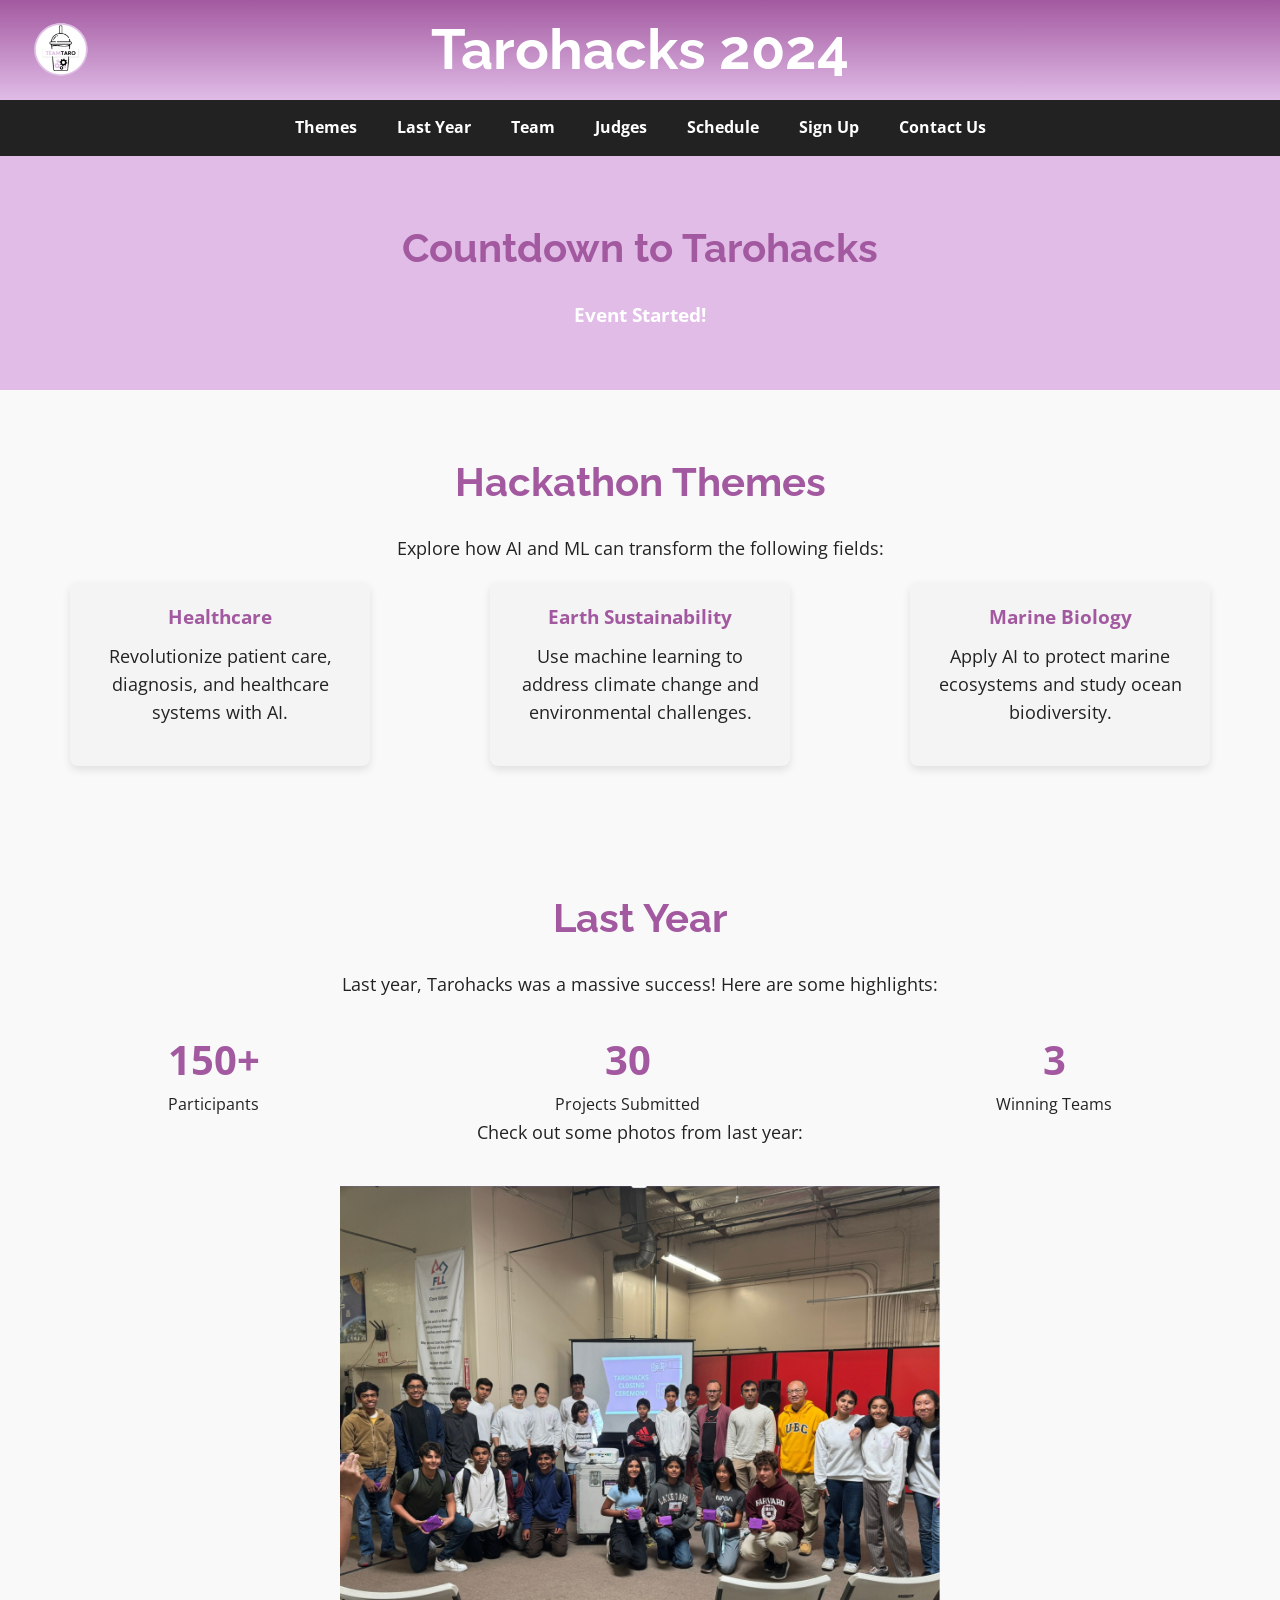
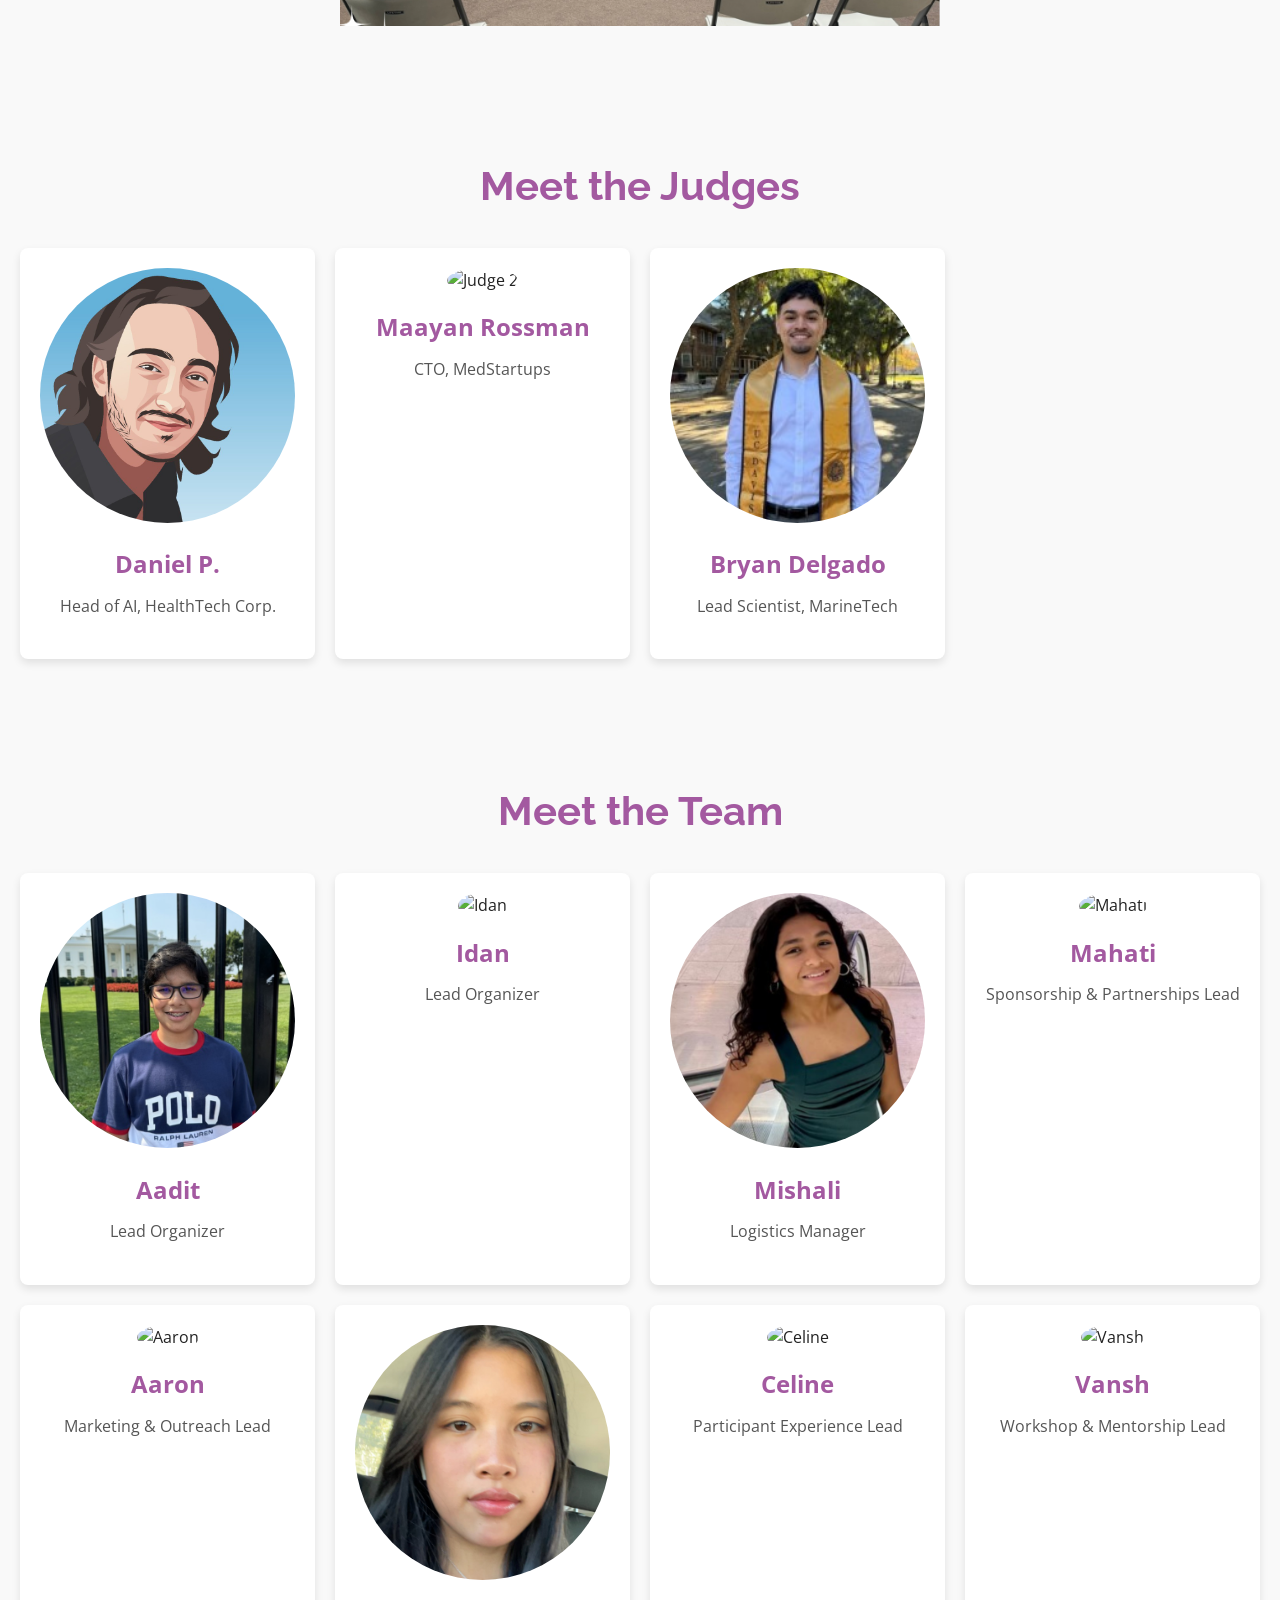
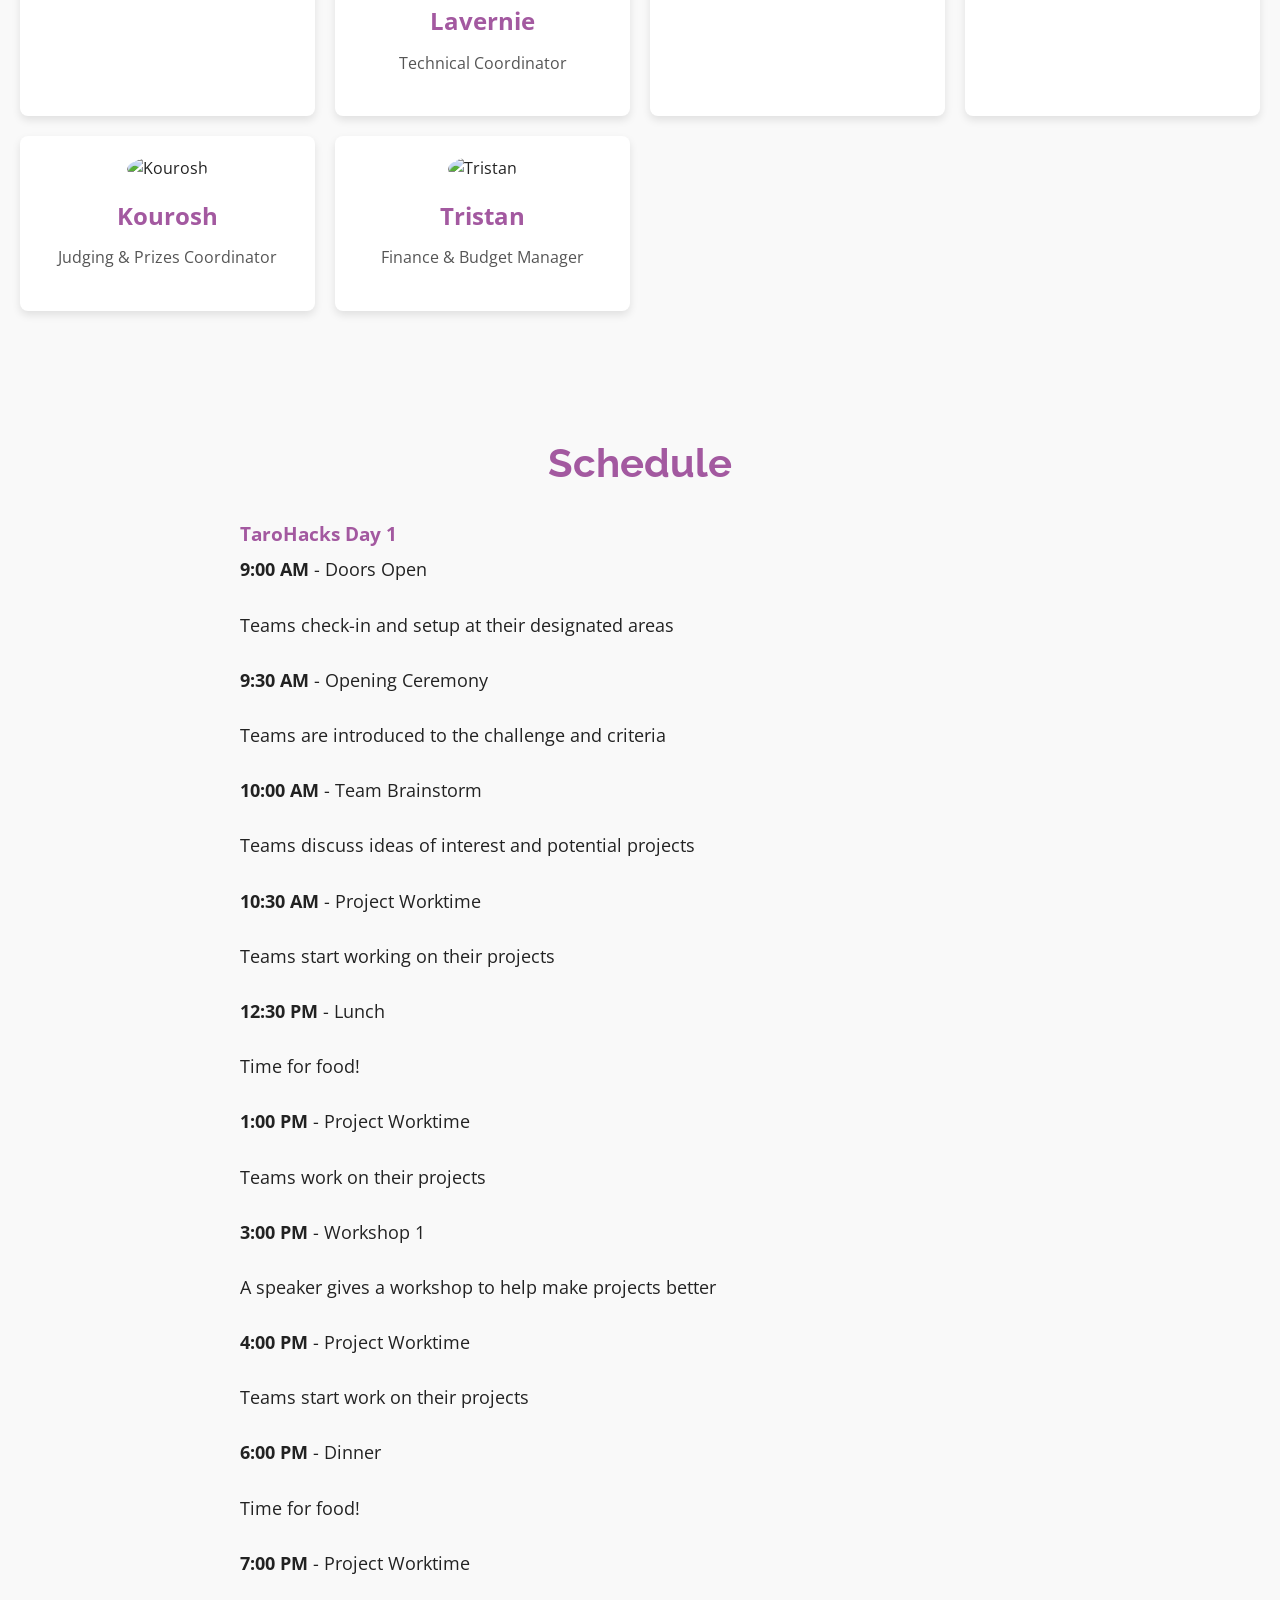
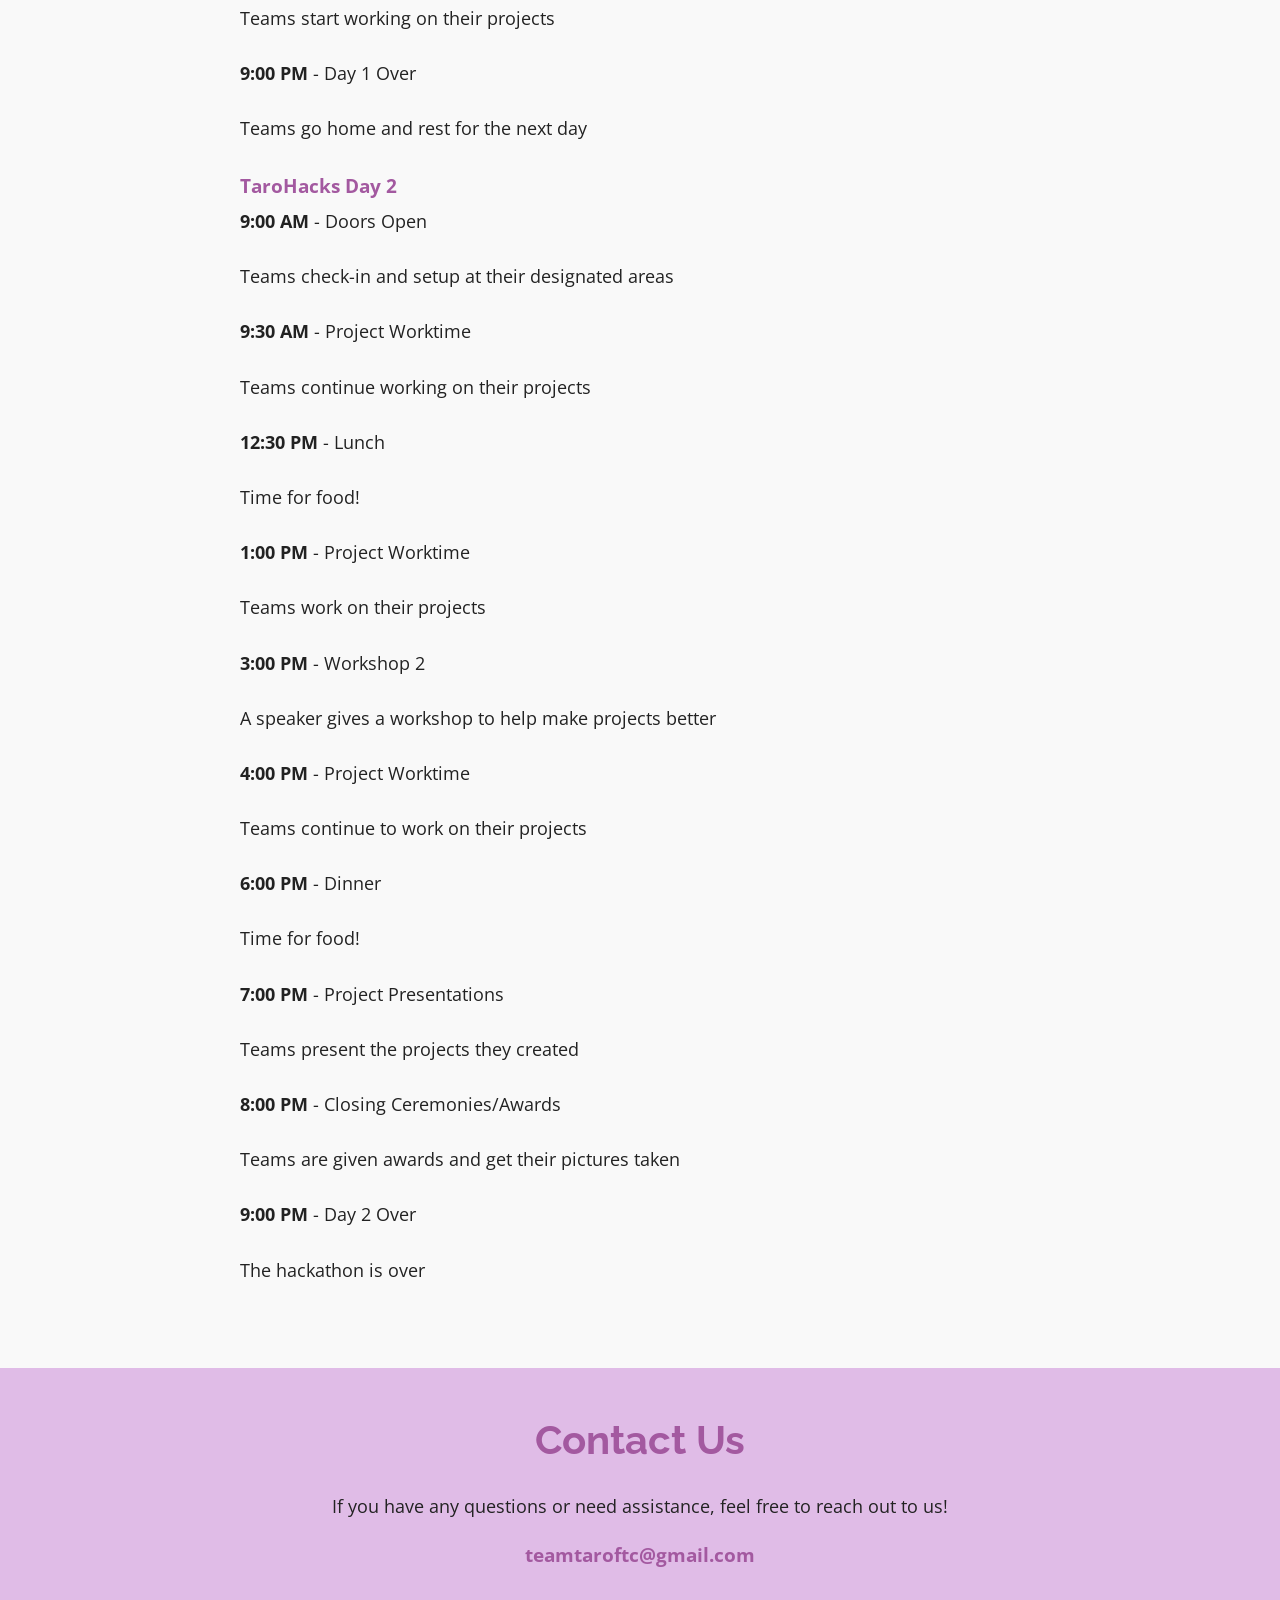
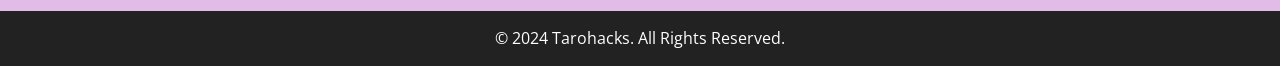
==== commit 6cbbffce: "last try lmao" ====
--- a/index.html
+++ b/index.html
@@ -361,12 +361,12 @@
 
 <section id="team">
     <h2>Meet the Team</h2>
-    <div class="card">
-        <img src="aadit_pfp.png" alt="Aadit">
-        <h3>Aadit</h3>
-        <p>Lead Organizer</p>
-    </div>
     <div class="card-container">
+        <div class="card">
+            <img src="aadit_pfp.png" alt="Aadit">
+            <h3>Aadit</h3>
+            <p>Lead Organizer</p>
+        </div>
         <div class="card">
             <img src="idan_pfp.png" alt="Idan">
             <h3>Idan</h3>
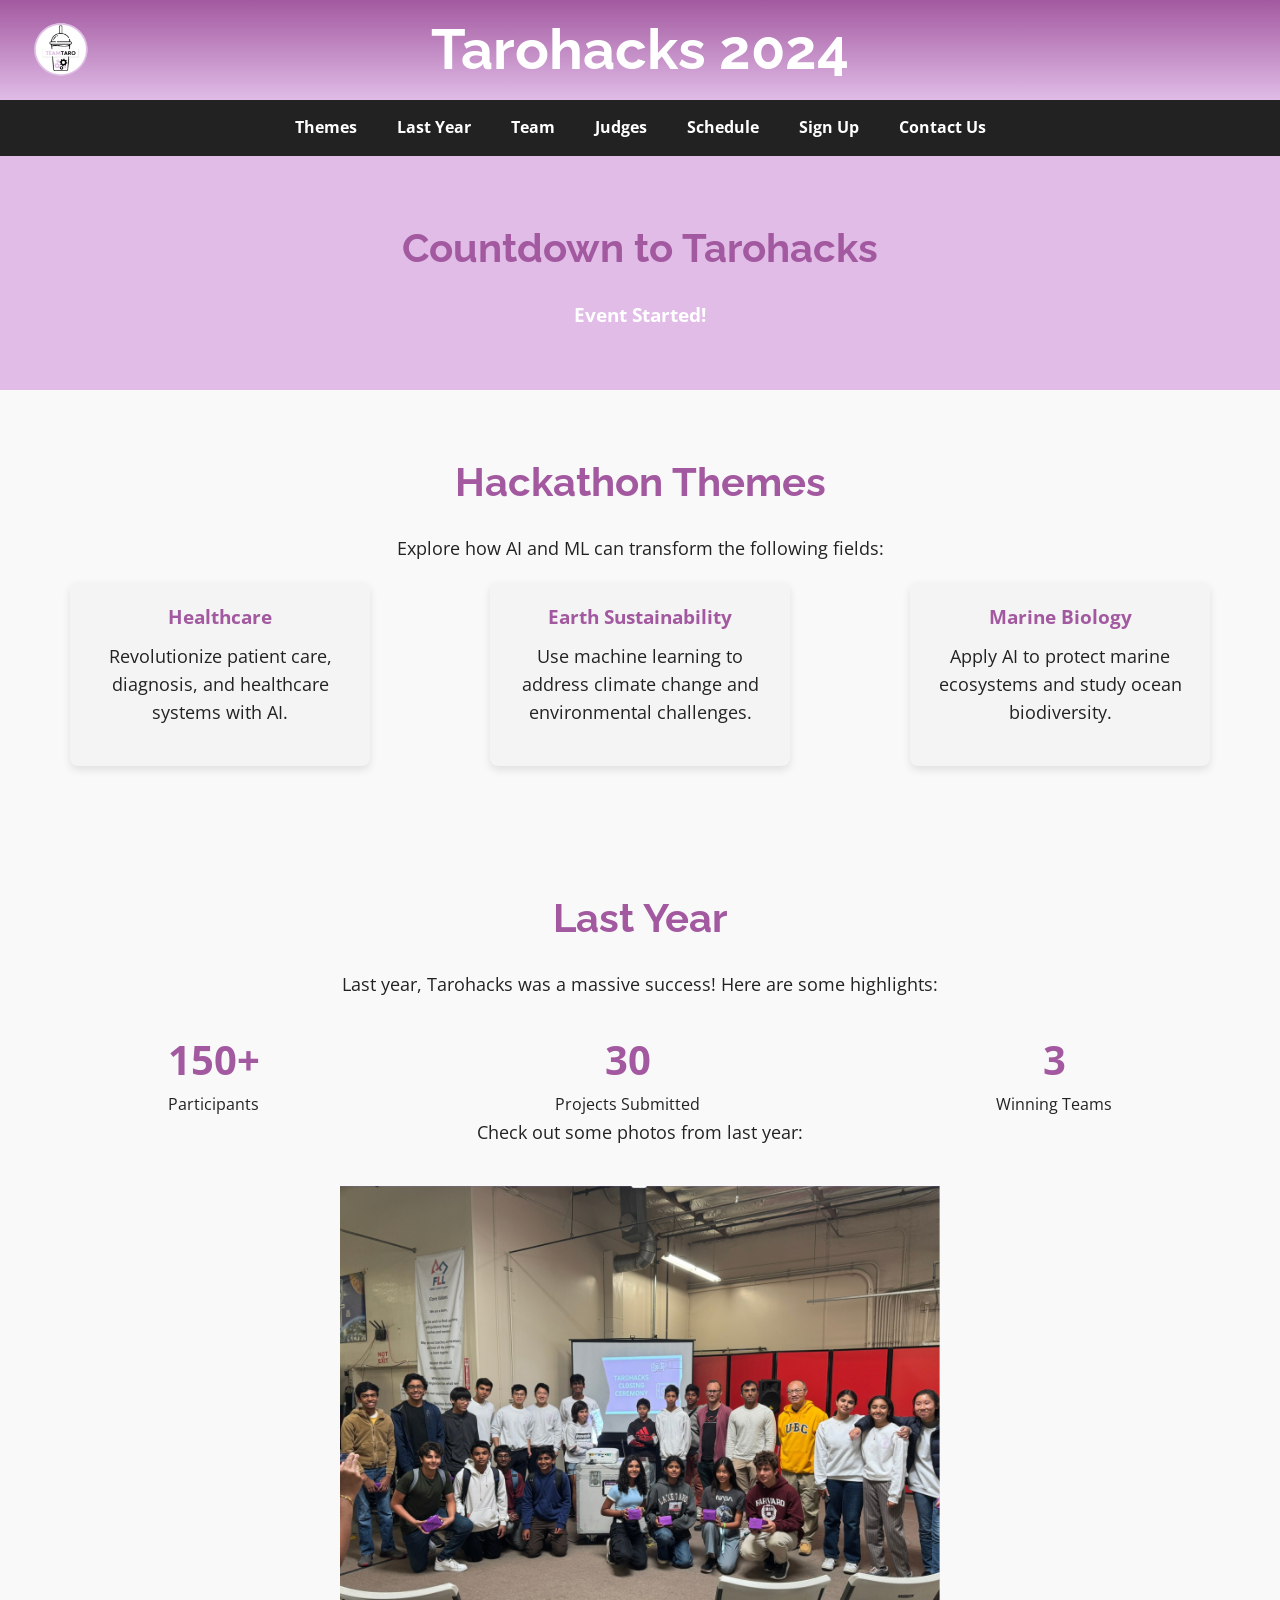
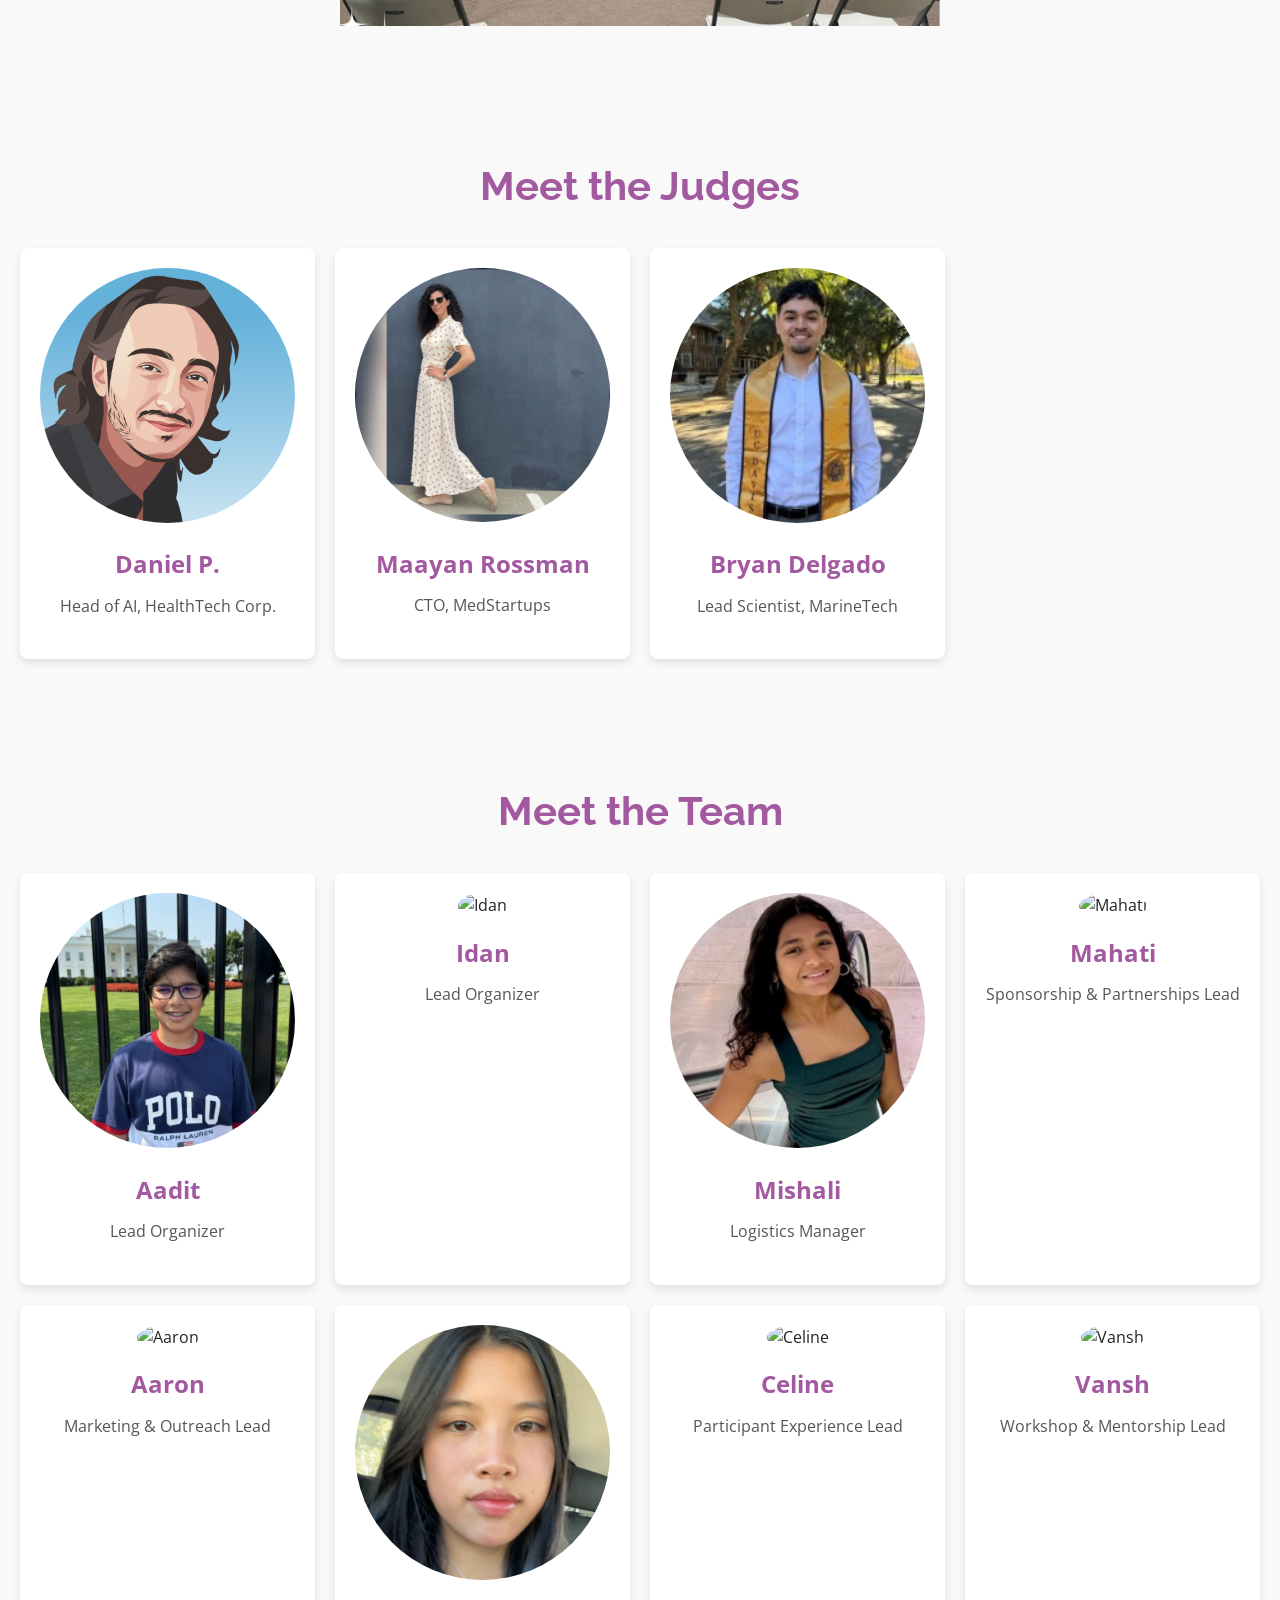
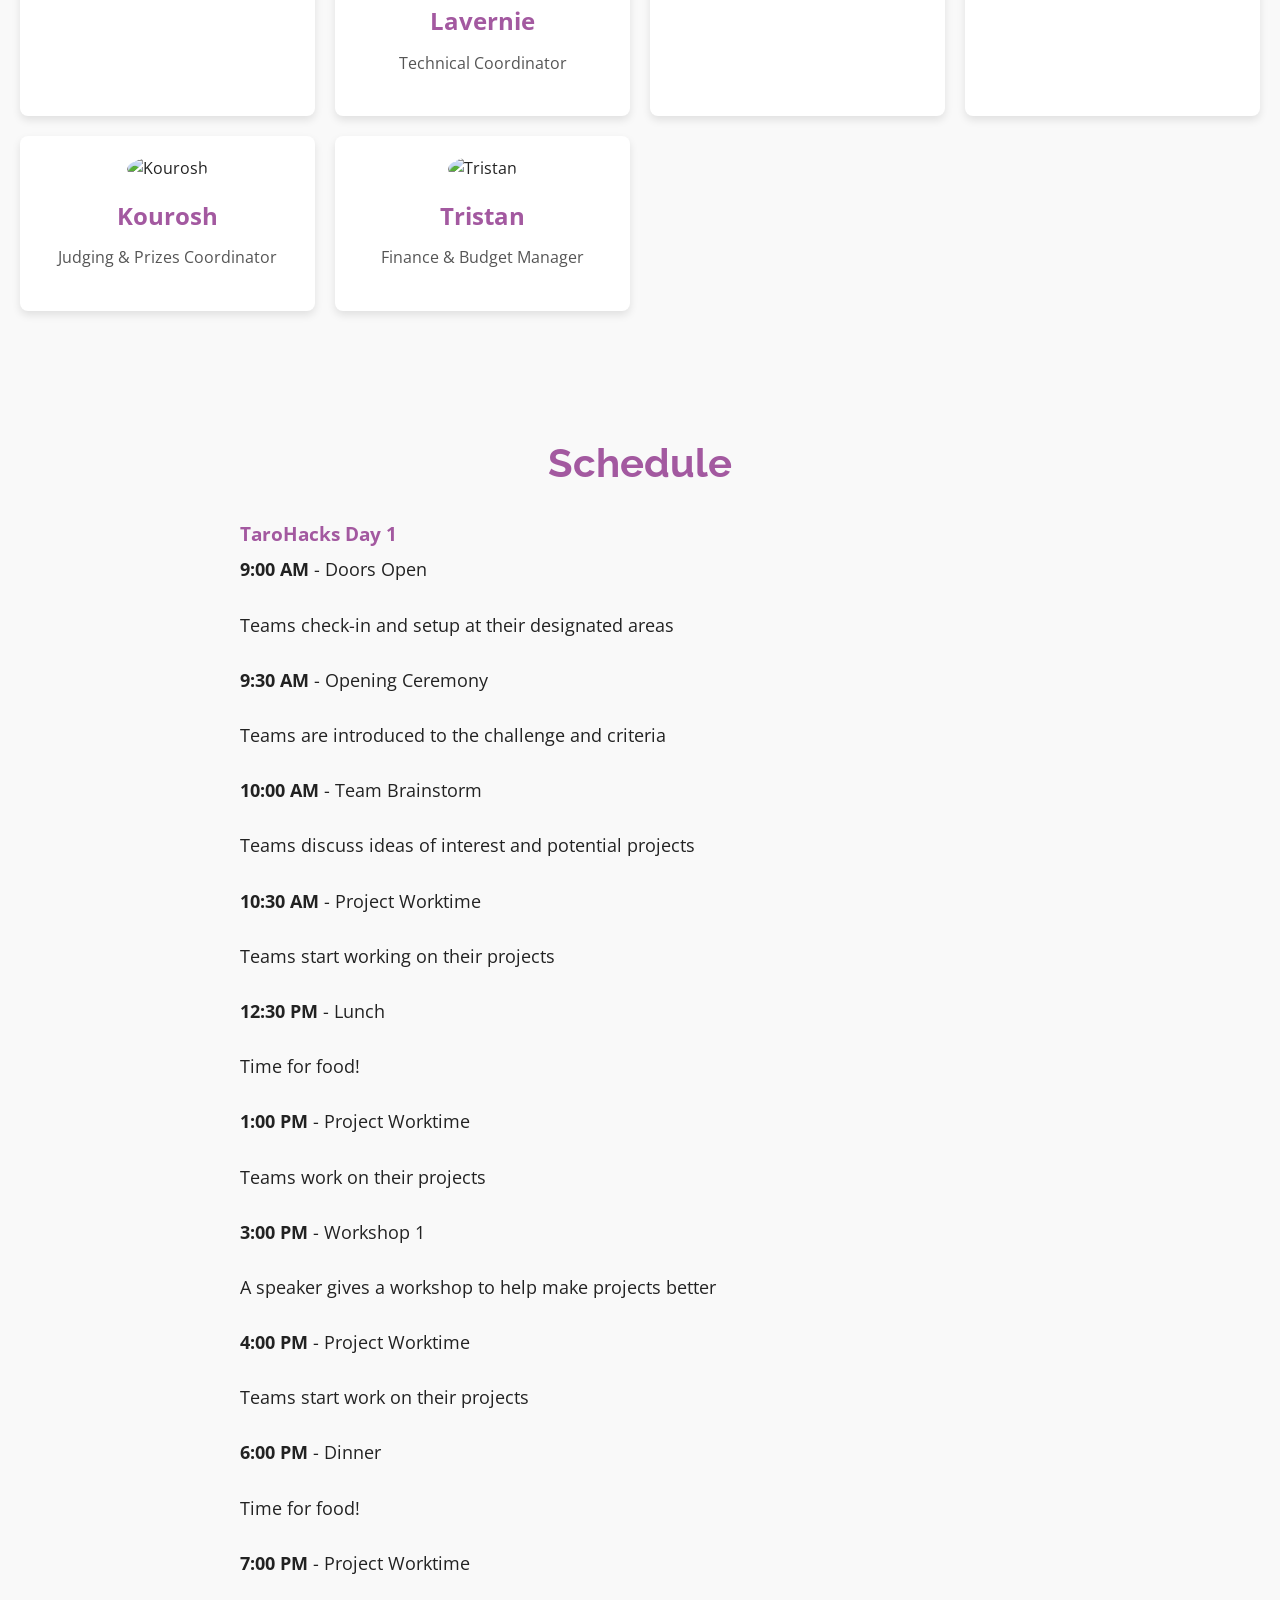
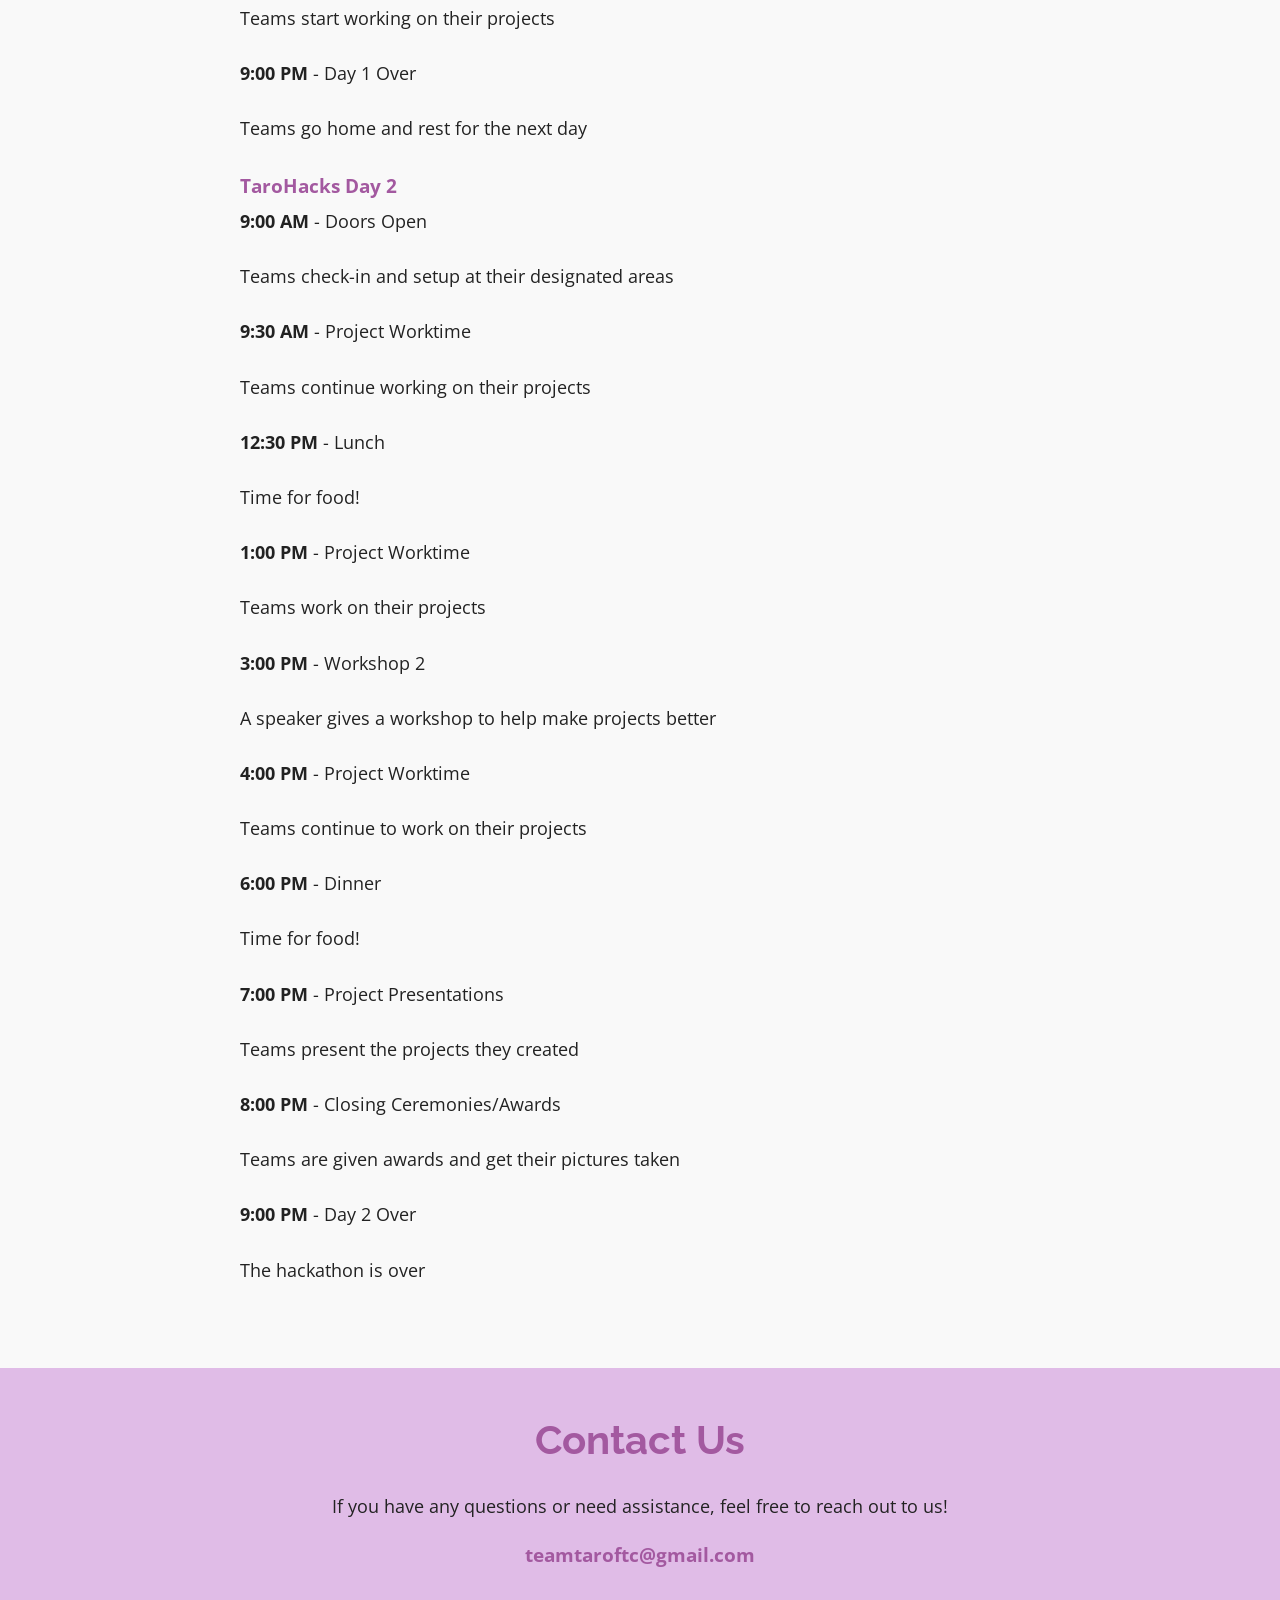
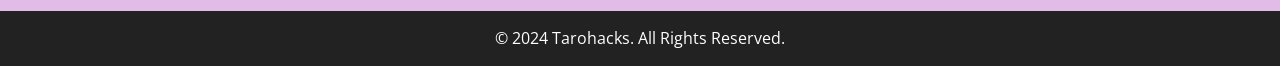
==== commit 93d917e1: "updated photo" ====
--- a/index.html
+++ b/index.html
@@ -347,7 +347,7 @@
             <p>Head of AI, HealthTech Corp.</p>
         </div>
         <div class="card">
-            <img src="judge_2.jpg" alt="Judge 2">
+            <img src="judge_2.png" alt="Judge 2">
             <h3>Maayan Rossman</h3>
             <p>CTO, MedStartups</p>
         </div>
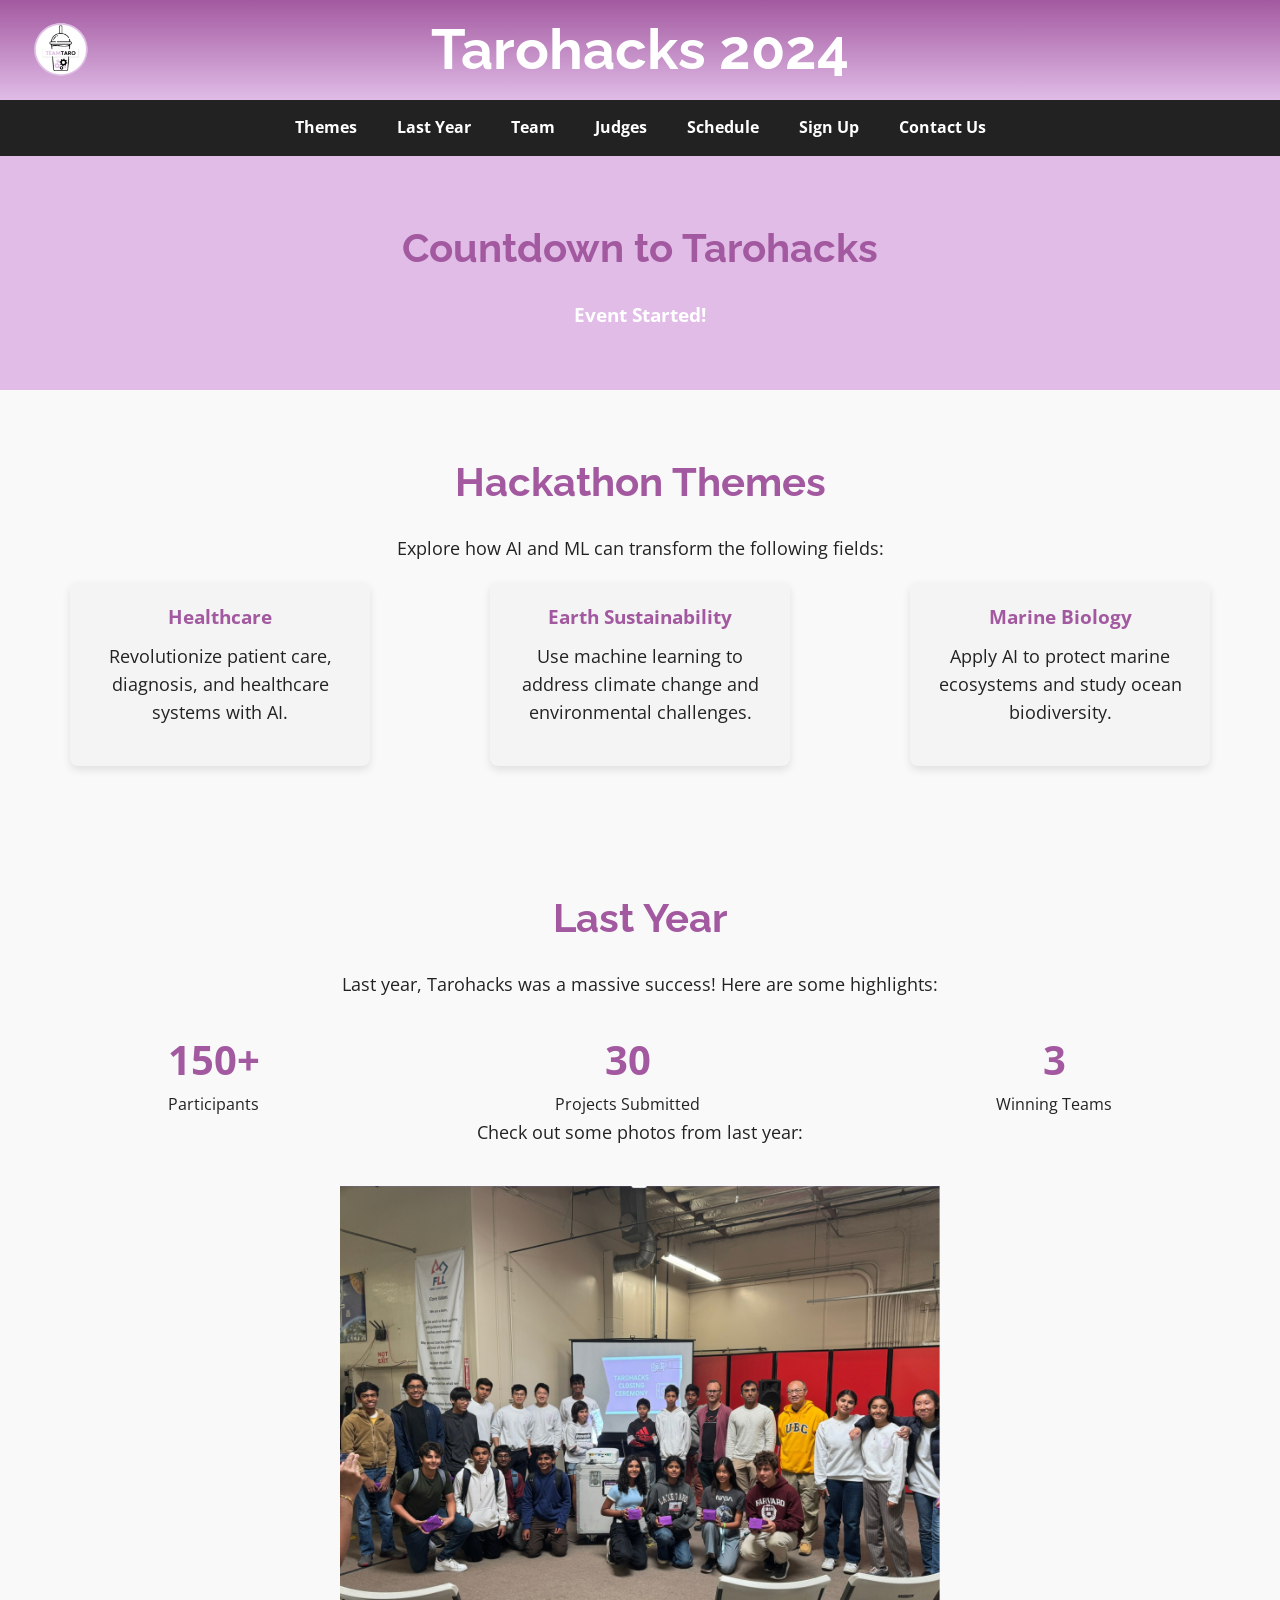
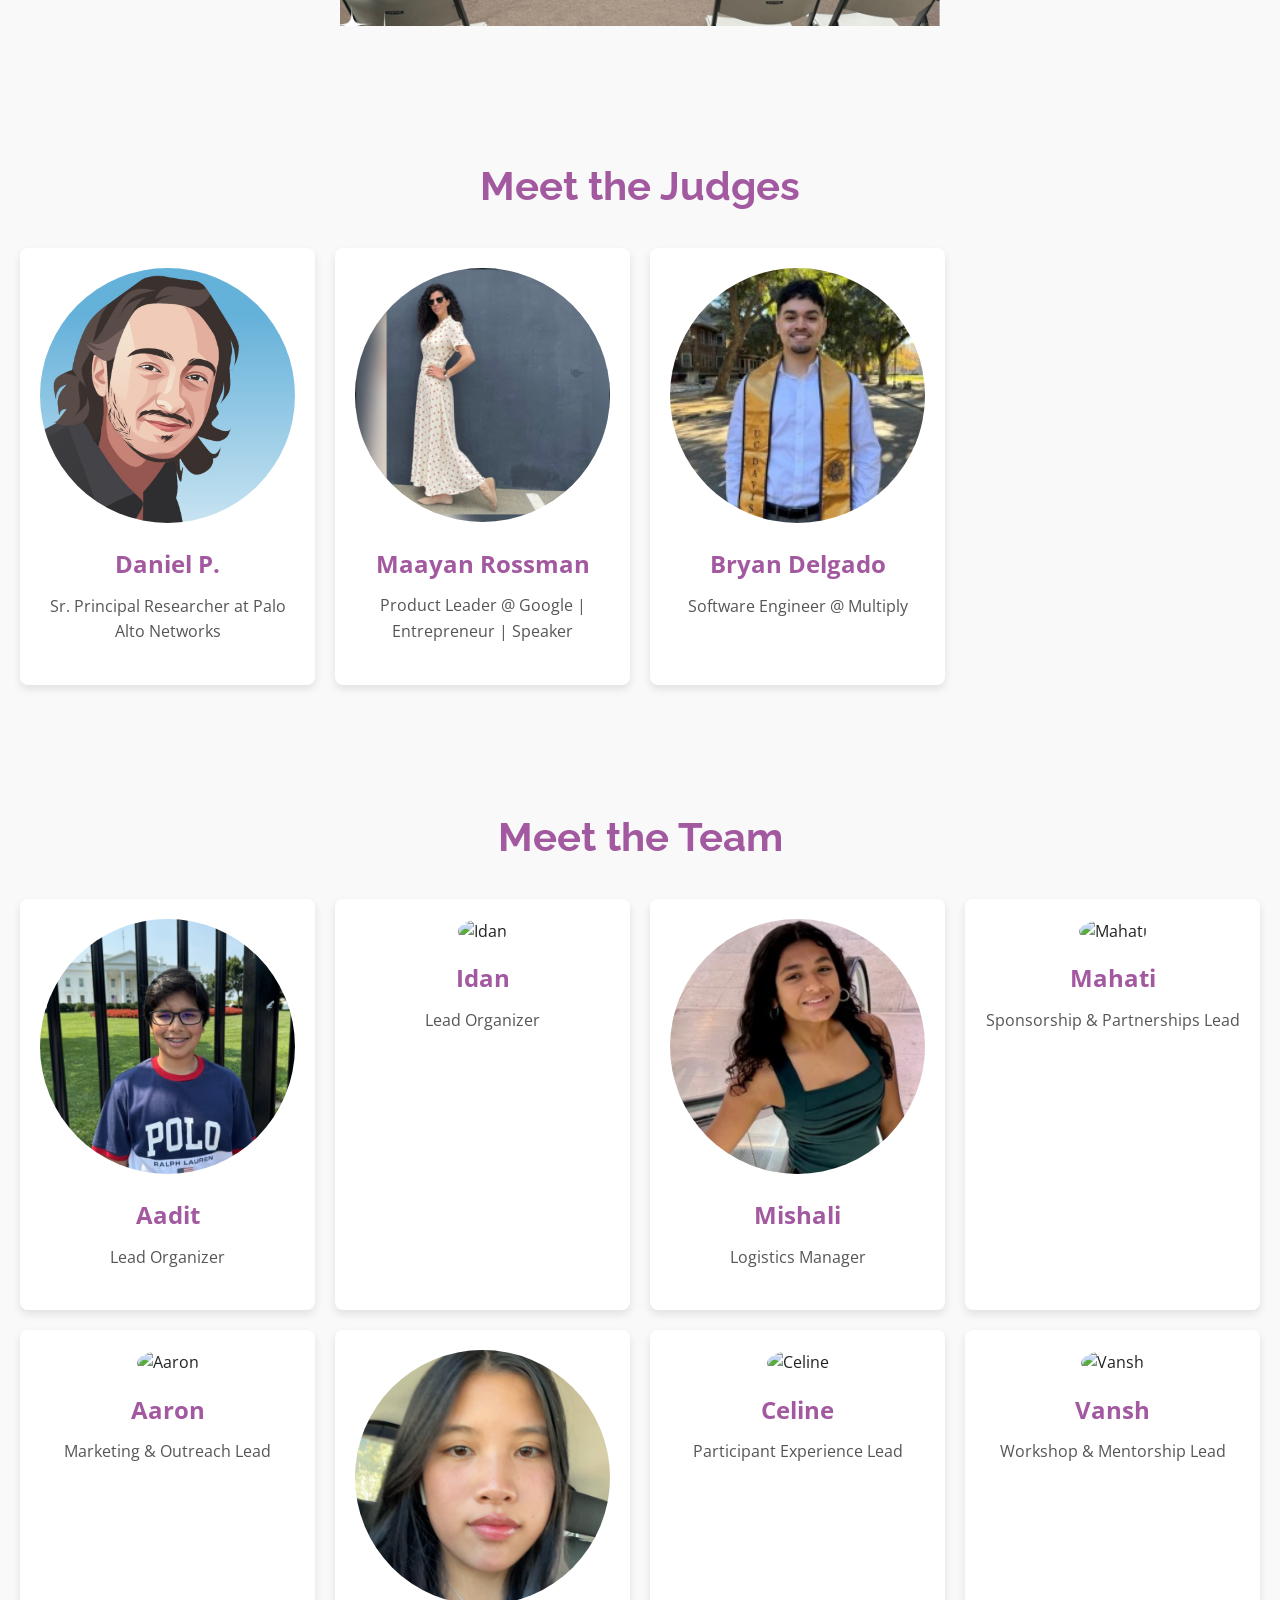
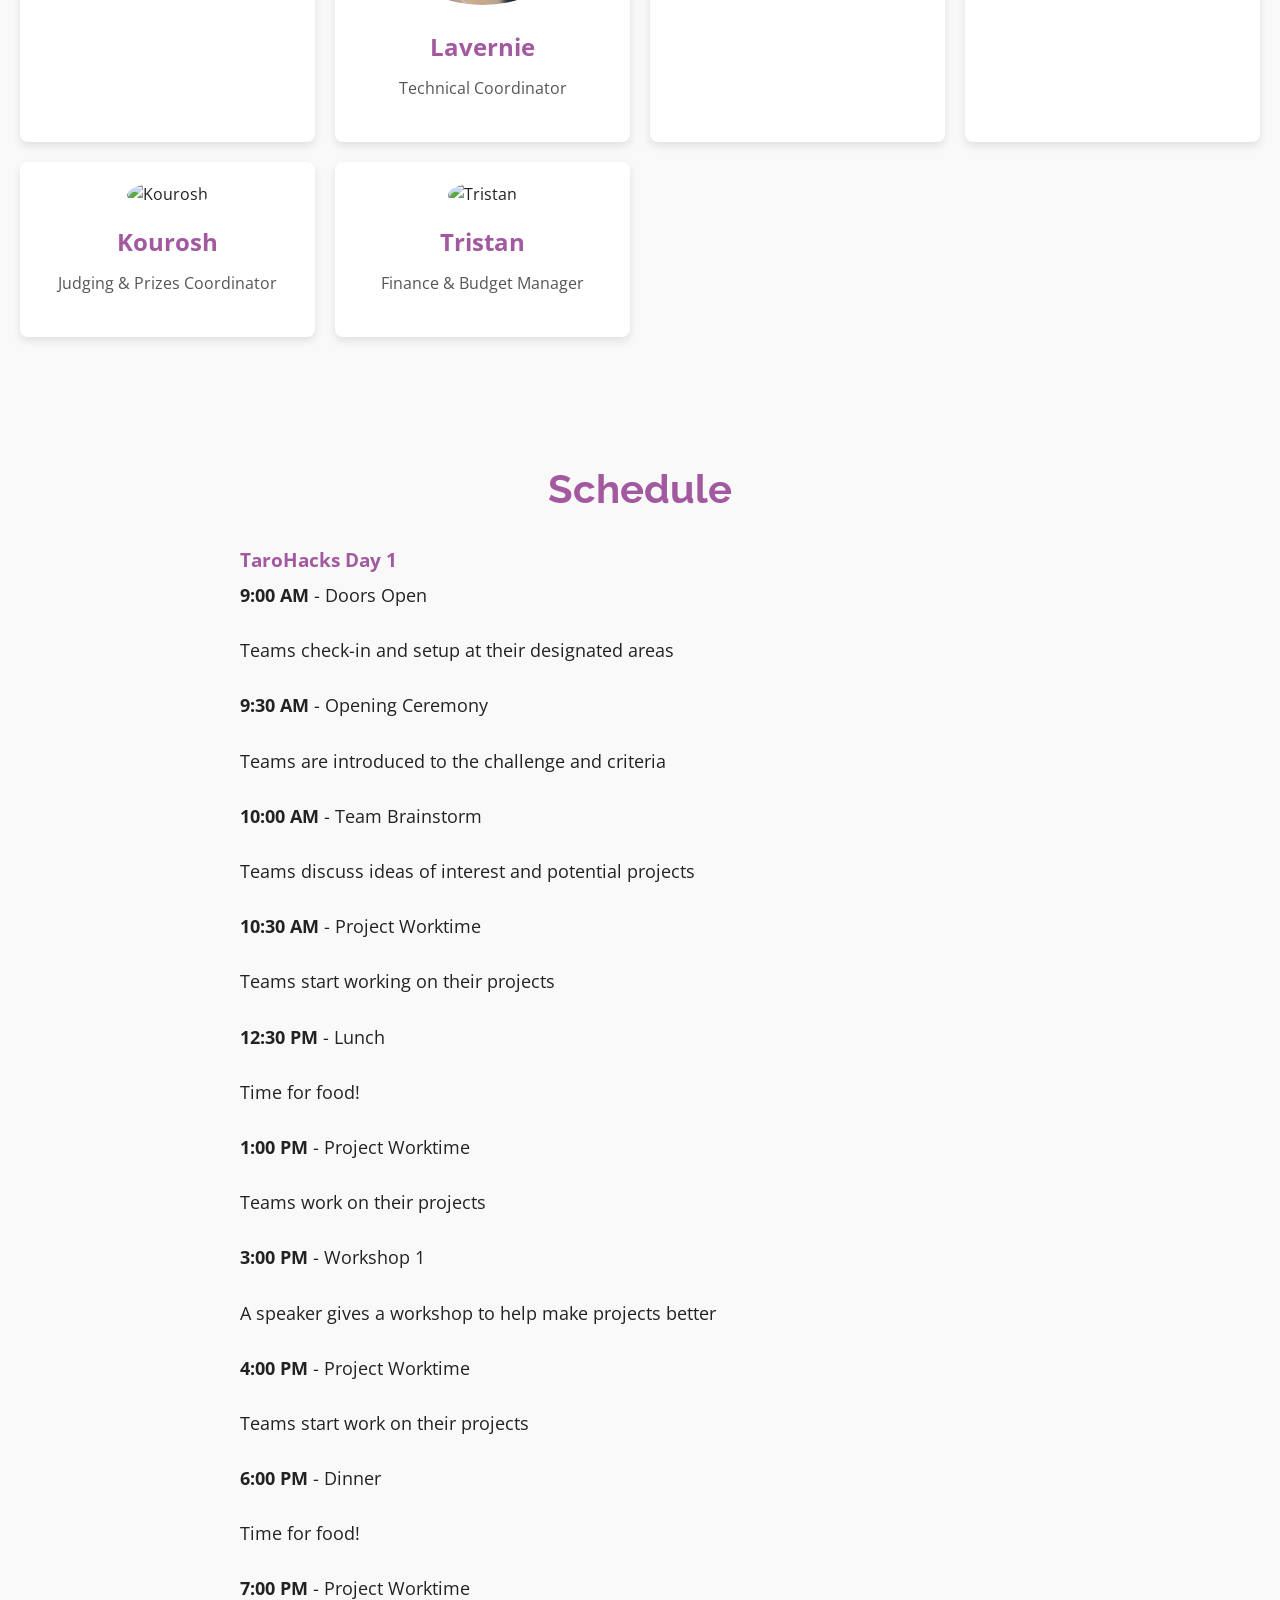
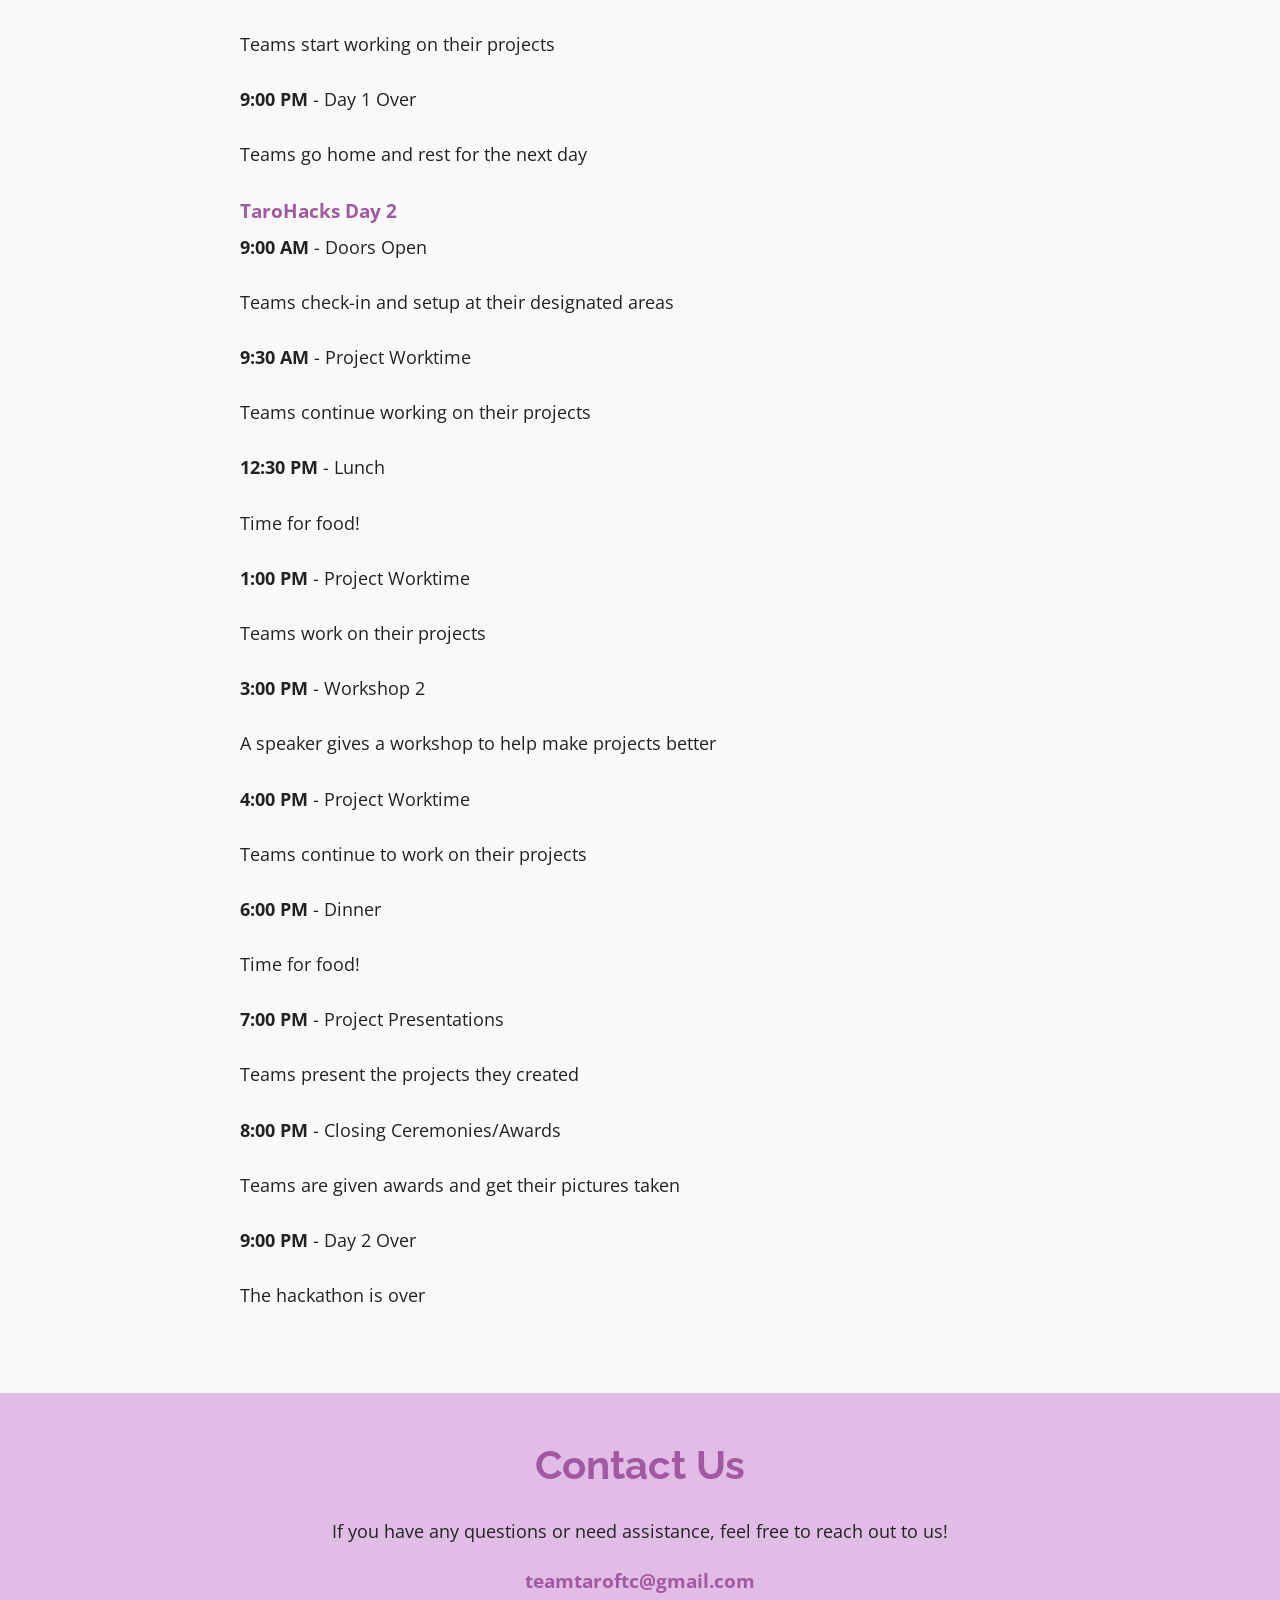
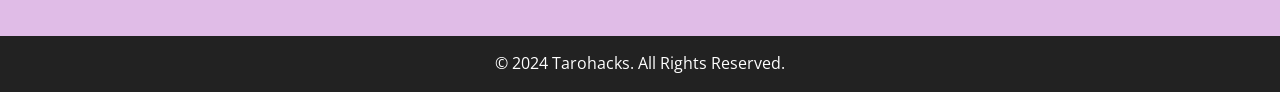
==== commit 63886e78: "updated Brian" ====
--- a/index.html
+++ b/index.html
@@ -344,17 +344,17 @@
         <div class="card">
             <img src="judge_1.png" alt="Judge 1">
             <h3>Daniel P.</h3>
-            <p>Head of AI, HealthTech Corp.</p>
+            <p>Sr. Principal Researcher at Palo Alto Networks</p>
         </div>
         <div class="card">
             <img src="judge_2.png" alt="Judge 2">
             <h3>Maayan Rossman</h3>
-            <p>CTO, MedStartups</p>
+            <p>Product Leader @ Google | Entrepreneur | Speaker</p>
         </div>
         <div class="card">
             <img src="judge_3.png" alt="Judge 3">
             <h3>Bryan Delgado</h3>
-            <p>Lead Scientist, MarineTech</p>
+            <p>Software Engineer @ Multiply</p>
         </div>
     </div>
 </section>
